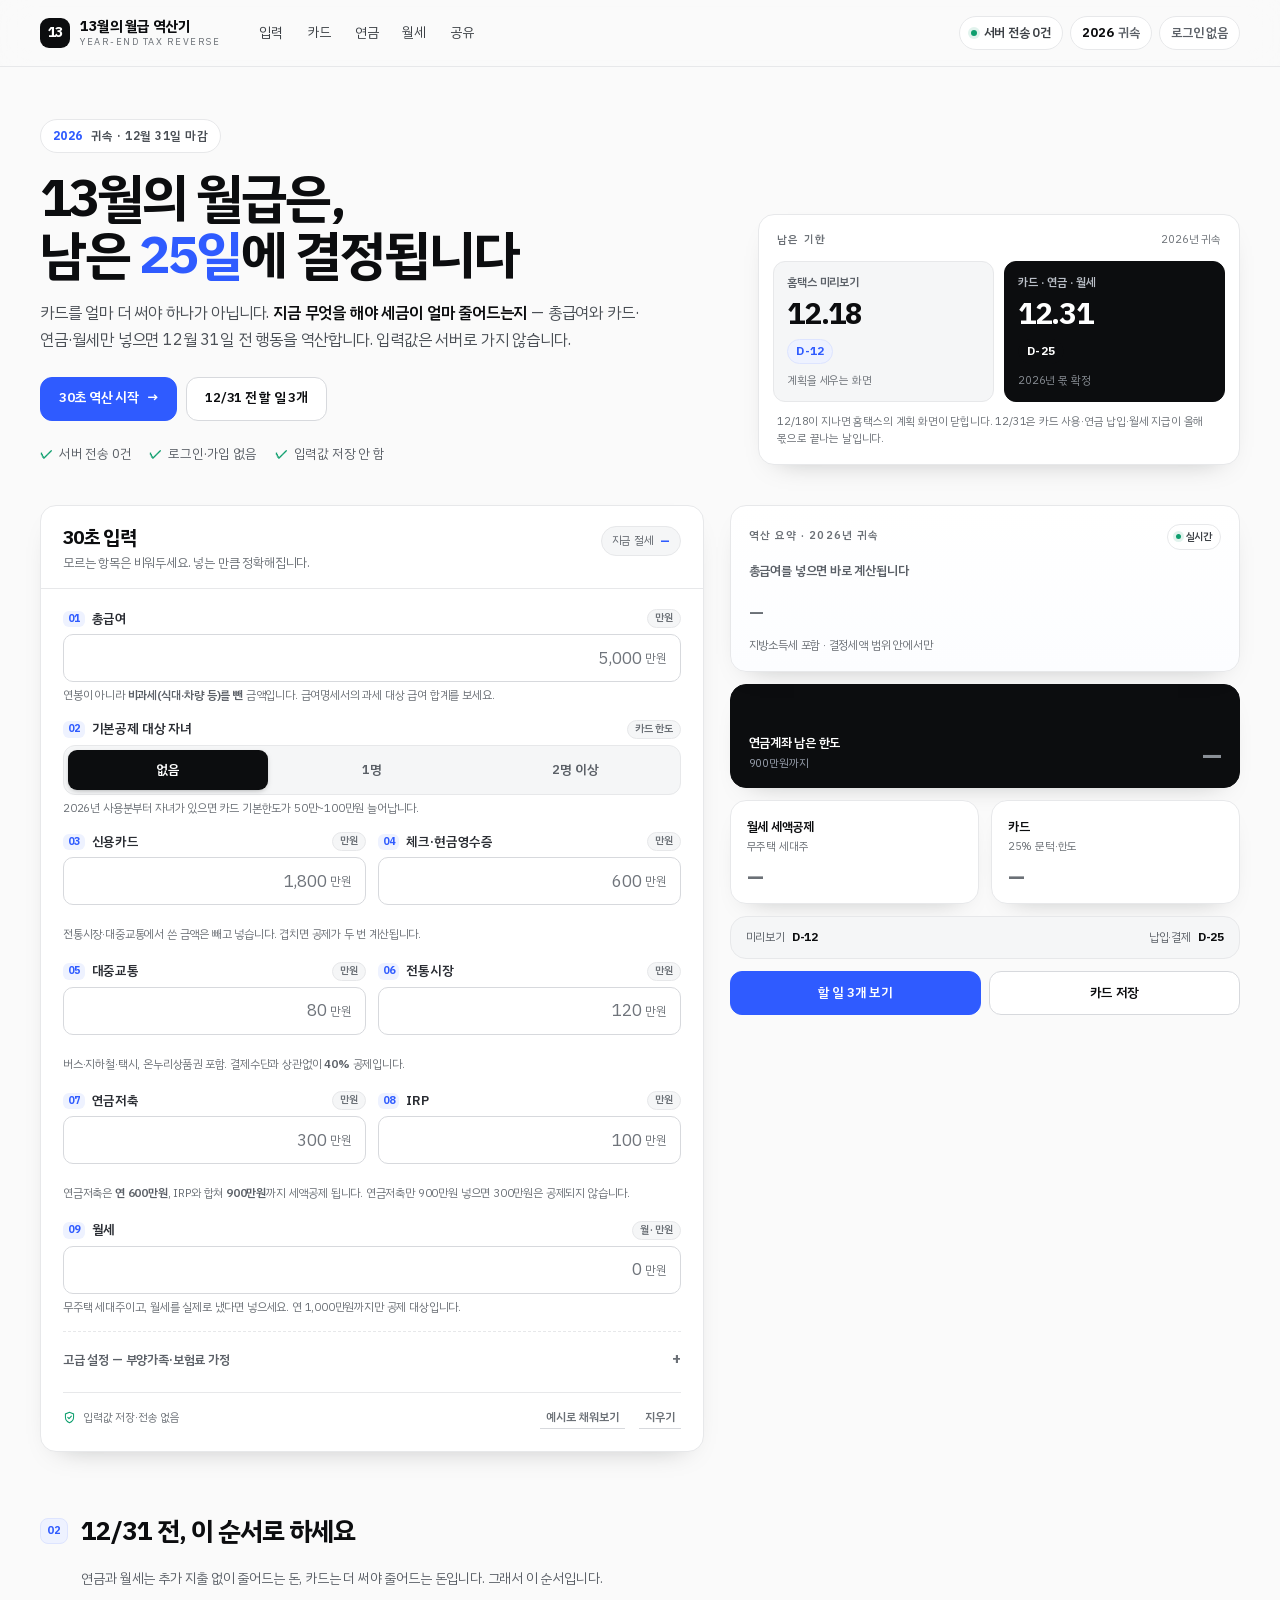
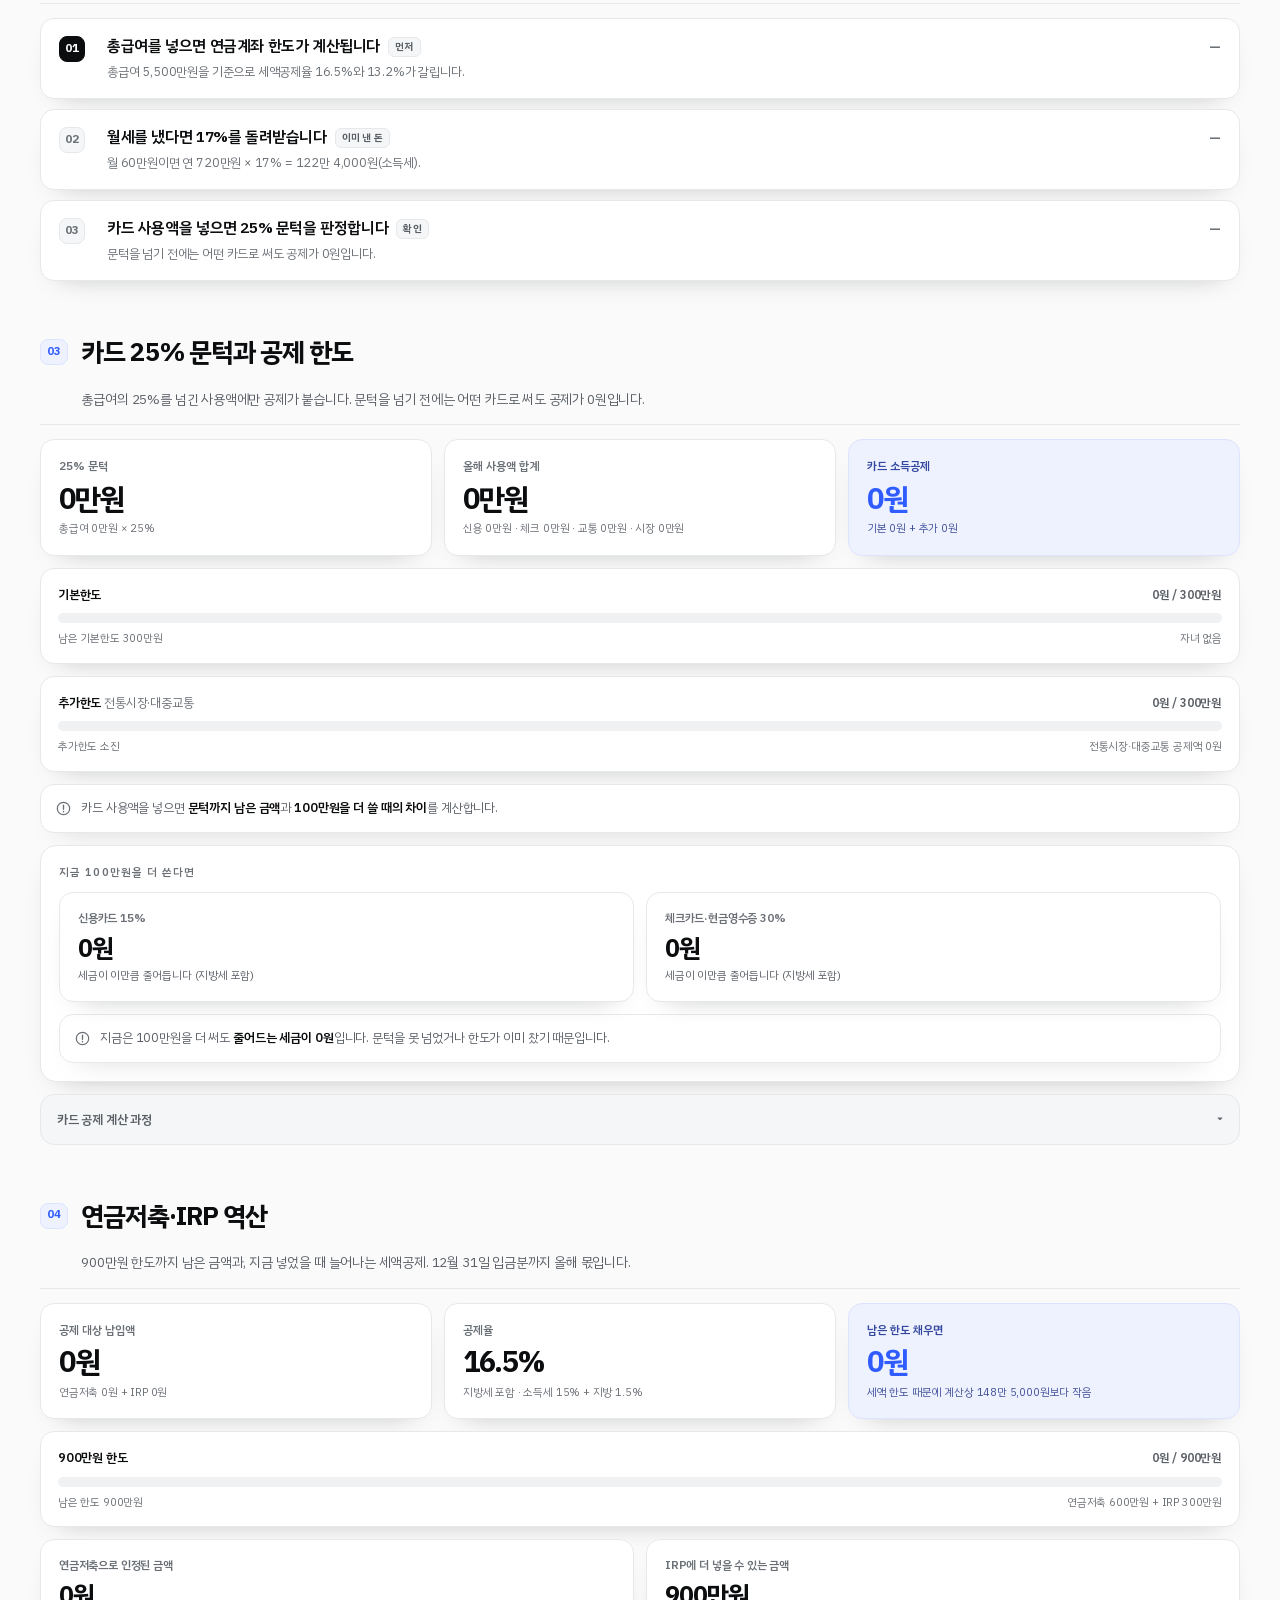
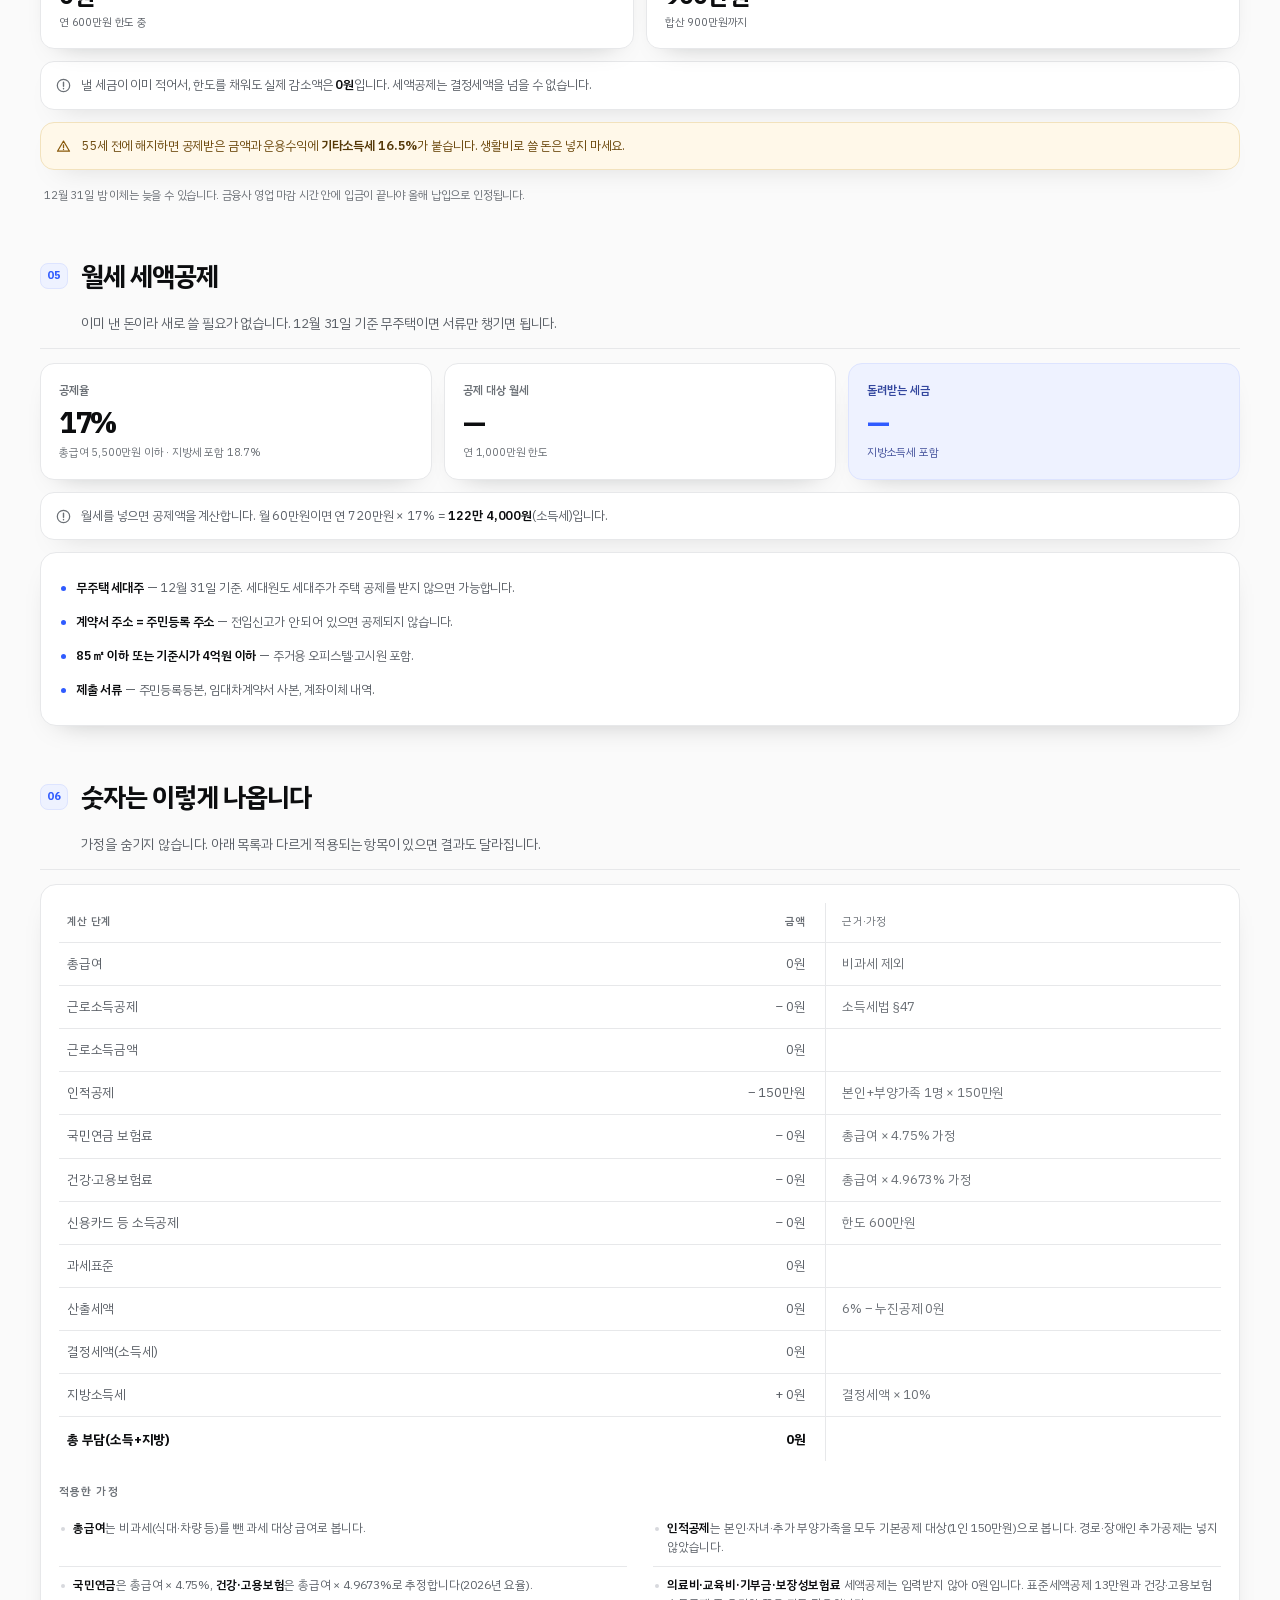
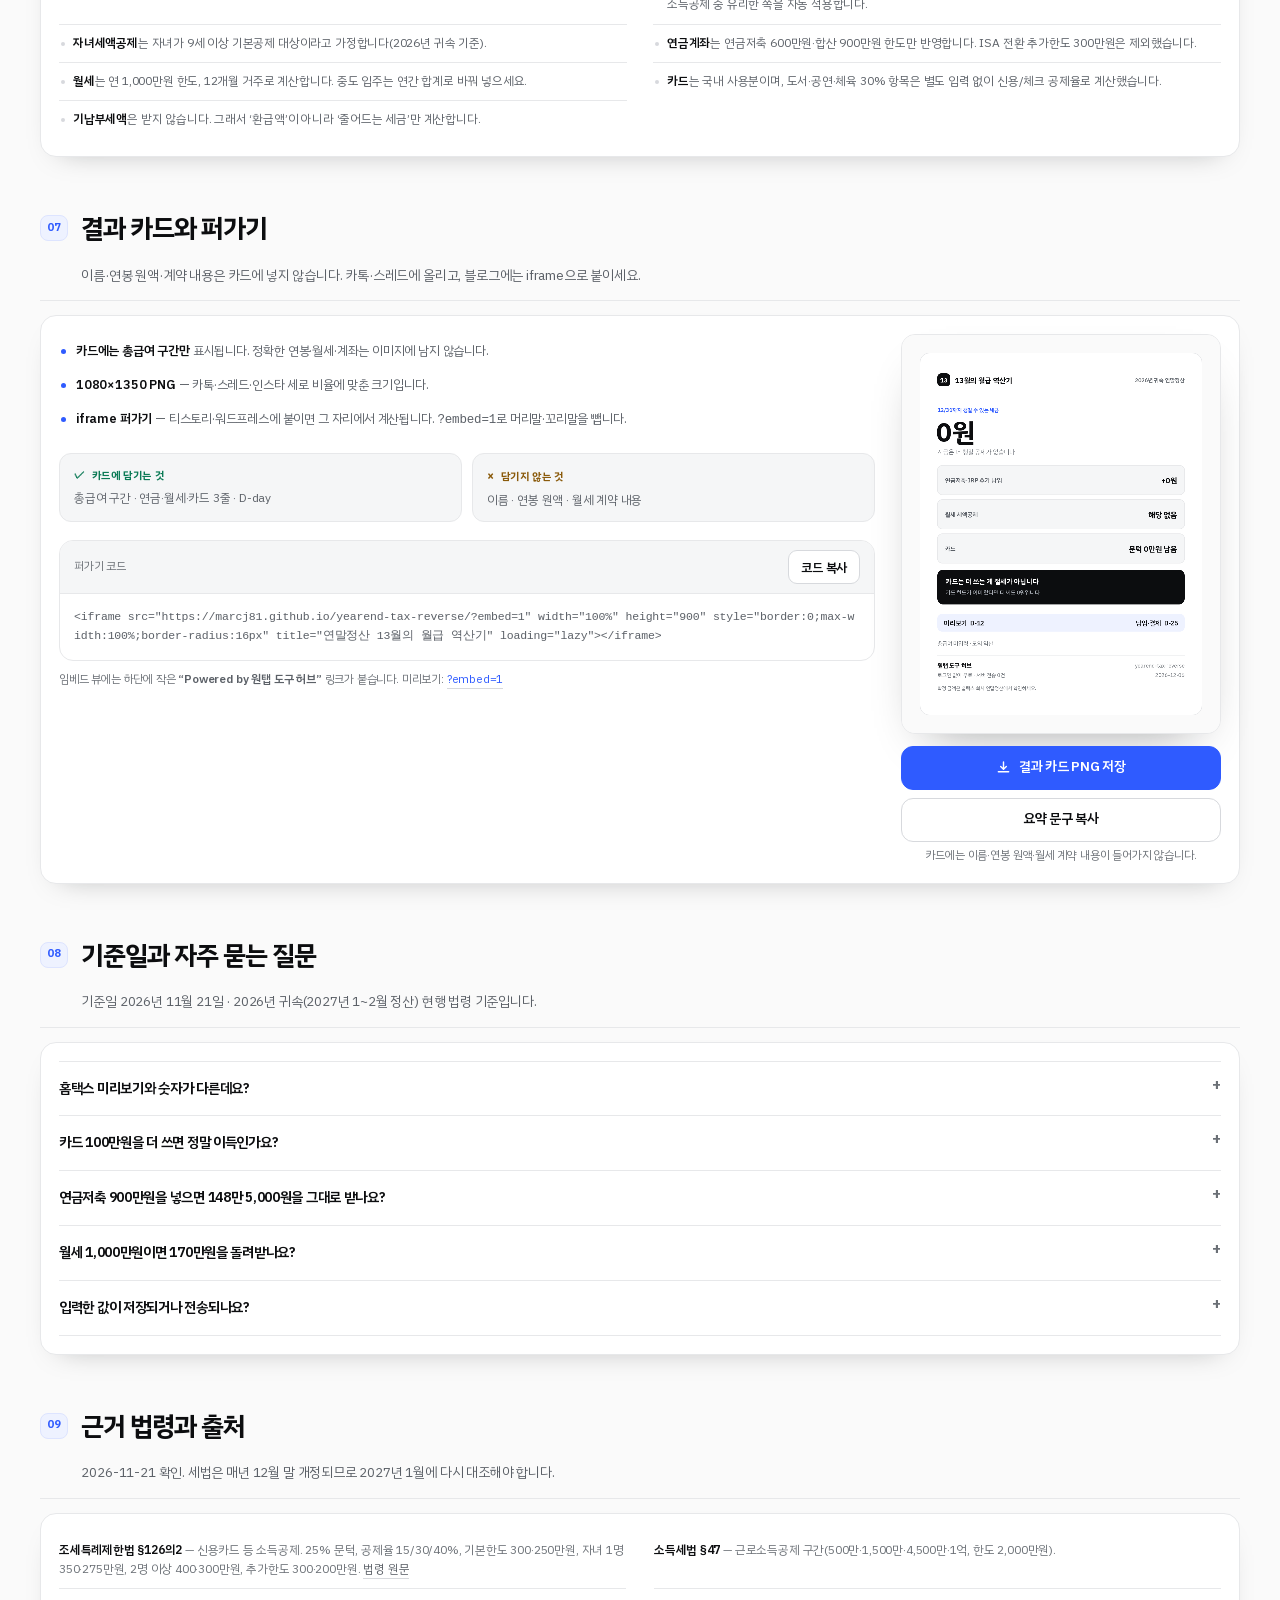
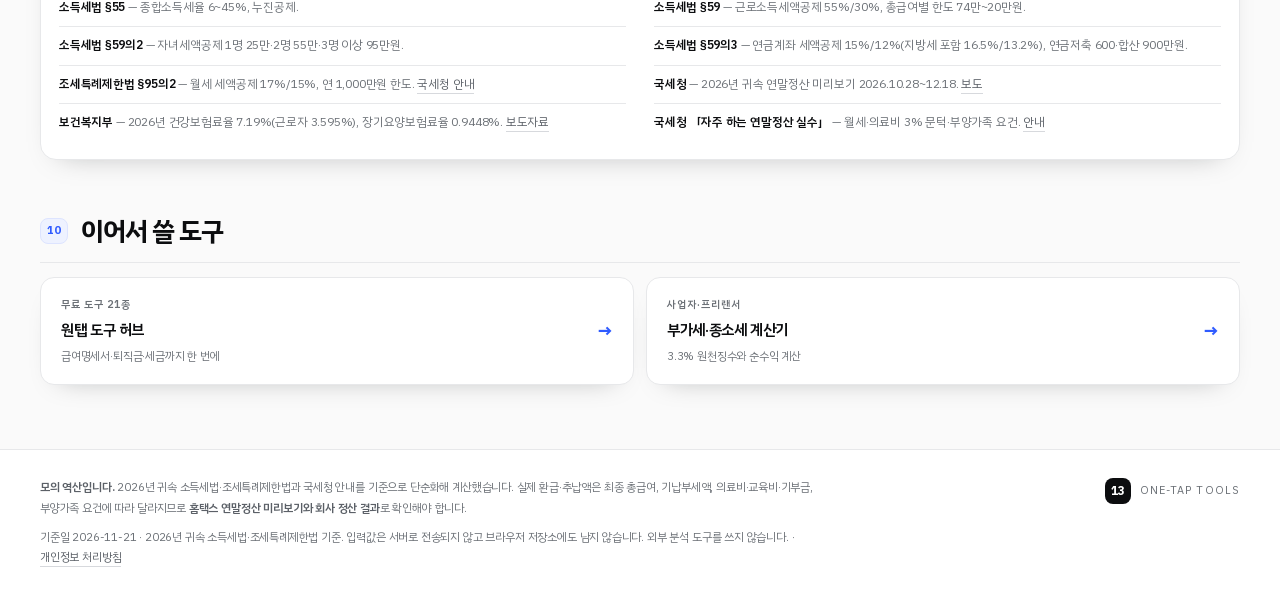
==== index.html @ 707fed71 "Redesign: Crisp Bento (A) — white tiles, 16px radius, cobalt accent, bento summary" ====
<!doctype html>
<html lang="ko" data-design="designref.v2/crisp-bento">
<head>
<meta charset="utf-8">
<meta name="viewport" content="width=device-width, initial-scale=1, viewport-fit=cover">
<title>연말정산 13월의 월급 역산기 — 12/31까지 뭘 해야 하나, 30초</title>
<meta name="description" content="총급여와 카드·연금·월세만 넣으면 12월 31일 전에 무엇을 얼마나 해야 세금이 얼마 줄어드는지 역산합니다. 카드 25% 문턱, 공제 한도 잔여, 연금저축·IRP 900만원 한도, 월세 17%까지. 로그인 없이 브라우저에서만 계산.">
<meta name="theme-color" content="#FAFAFA">
<meta name="robots" content="index, follow">
<link rel="canonical" href="https://marcj81.github.io/yearend-tax-reverse/">
<link rel="icon" href="favicon.svg" type="image/svg+xml">
<link rel="preload" href="assets/fonts/plexkr-Regular.woff2" as="font" type="font/woff2" crossorigin>
<link rel="preload" href="assets/fonts/plexkr-SemiBold.woff2" as="font" type="font/woff2" crossorigin>
<link rel="preload" href="assets/fonts/plexkr-Bold.woff2" as="font" type="font/woff2" crossorigin>
<link rel="stylesheet" href="styles.css">
<meta property="og:type" content="website">
<meta property="og:locale" content="ko_KR">
<meta property="og:site_name" content="연말정산 13월의 월급 역산기">
<meta property="og:title" content="연말정산 13월의 월급 역산기 — 12/31까지 뭘 해야 하나">
<meta property="og:description" content="미리보기는 12/18에 닫힙니다. 카드 얼마가 아니라, 지금 무엇을 해야 세금이 얼마 줄어드는지 30초에 역산합니다.">
<meta property="og:url" content="https://marcj81.github.io/yearend-tax-reverse/">
<meta property="og:image" content="https://marcj81.github.io/yearend-tax-reverse/og.png">
<meta property="og:image:width" content="1200">
<meta property="og:image:height" content="630">
<meta property="og:image:alt" content="12/31 전에 뭐 해야 하나, 30초 역산 — 연말정산 13월의 월급 역산기">
<meta name="twitter:card" content="summary_large_image">
<meta name="twitter:image" content="https://marcj81.github.io/yearend-tax-reverse/og.png">
<meta name="twitter:title" content="연말정산 13월의 월급 역산기">
<meta name="twitter:description" content="카드 25% 문턱·공제 한도·연금 900만원·월세 17%를 12/31 기준으로 역산합니다.">
<script>if(/[?&]embed=1(?:&|$)/.test(location.search))document.documentElement.classList.add('embed');</script>
<script type="application/ld+json">
{"@context":"https://schema.org","@type":"WebApplication","name":"연말정산 13월의 월급 역산기","applicationCategory":"FinanceApplication","operatingSystem":"Any","inLanguage":"ko","offers":{"@type":"Offer","price":"0","priceCurrency":"KRW"},"description":"총급여·카드 사용액·연금계좌 납입액·월세를 넣으면 12월 31일 전 남은 절세 행동과 금액을 역산하는 무료 웹 계산기.","featureList":["신용카드 25% 문턱 판정","카드 소득공제 한도 잔여","연금저축·IRP 900만원 역산","월세 세액공제","결과 카드 PNG","iframe 퍼가기"]}
</script>
<script type="application/ld+json">
{"@context":"https://schema.org","@type":"FAQPage","mainEntity":[
{"@type":"Question","name":"홈택스 연말정산 미리보기와 숫자가 다른데요?","acceptedAnswer":{"@type":"Answer","text":"이 도구는 카드·연금·월세·인적공제만으로 줄어드는 세금을 역산합니다. 미리보기는 전년도 지급명세서와 기납부세액, 의료비·교육비·기부금까지 반영한 추정치라 숫자가 다를 수 있습니다. 확정 금액은 1월 연말정산 간소화 자료로 확인해야 합니다."}},
{"@type":"Question","name":"카드 100만원을 더 쓰면 정말 이득인가요?","acceptedAnswer":{"@type":"Answer","text":"아닙니다. 신용카드 15%·체크카드 30% 소득공제는 쓴 금액의 일부를 과세표준에서 빼는 것이라, 100만원을 더 쓰면 세금은 2만~5만원 줄지만 통장에서 100만원이 나갑니다. 공제 한도가 이미 찼다면 0원입니다."}},
{"@type":"Question","name":"연금저축 900만원을 넣으면 148만 5,000원을 그대로 받나요?","acceptedAnswer":{"@type":"Answer","text":"총급여 5,500만원 이하라면 납입액의 16.5%(지방소득세 포함), 초과라면 13.2%가 세액공제 됩니다. 다만 결정세액 범위 안에서만 돌려받으므로, 이미 낼 세금이 적다면 실제 감소액은 더 작습니다."}},
{"@type":"Question","name":"월세 1,000만원이면 170만원을 돌려받나요?","acceptedAnswer":{"@type":"Answer","text":"월세액의 17%(총급여 5,500만원 이하) 또는 15%(8,000만원 이하)가 소득세에서 빠지고, 지방소득세를 더하면 각각 187만원·165만원입니다. 무주택 세대주, 계약서 주소와 주민등록 주소 일치, 85㎡ 이하 또는 기준시가 4억원 이하 요건이 필요합니다."}},
{"@type":"Question","name":"입력한 값이 저장되거나 전송되나요?","acceptedAnswer":{"@type":"Answer","text":"아니요. 계산은 브라우저 안에서만 이뤄지고, 입력값을 서버로 보내거나 브라우저 저장소에 남기지 않습니다. 새로고침하면 모두 사라집니다."}}
]}
</script>
</head>
<body>
<noscript><div style="max-width:720px;margin:40px auto;padding:24px;border:1px solid #E7E8EA;background:#FFFFFF;border-radius:16px;font-family:sans-serif;line-height:1.7;color:#0C0D0F">이 계산기는 브라우저에서 자바스크립트로 동작합니다. 자바스크립트를 켜면 총급여·카드·연금·월세를 넣어 12월 31일 전 남은 절세 금액을 바로 계산할 수 있습니다.</div></noscript>
<a class="skip" href="#main">본문으로 바로가기</a>

<header class="topbar">
  <div class="wrap topbar-in">
    <a class="brand" href="#main" aria-label="연말정산 13월의 월급 역산기, 맨 위로">
      <span class="brand-mark" aria-hidden="true">13</span>
      <span class="brand-text">
        <strong>13월의 월급 역산기</strong>
        <small>Year-end tax reverse</small>
      </span>
    </a>
    <nav class="nav" aria-label="섹션">
      <a href="#input">입력</a>
      <a href="#card-block">카드</a>
      <a href="#pension-block">연금</a>
      <a href="#rent-block">월세</a>
      <a href="#share-block">공유</a>
    </nav>
    <span class="spacer"></span>
    <div class="top-badges">
      <span class="live"><i aria-hidden="true"></i>서버 전송 0건</span>
      <span class="pill hide-s"><b>2026</b> 귀속</span>
      <span class="pill hide-s">로그인 없음</span>
    </div>
  </div>
</header>

<div class="wrap embed-head" id="embed-head">
  <div class="eh-t">13월의 월급 역산기<small>2026년 귀속 · 12/31 마감</small></div>
  <span class="eh-b">무료 · 로그인 없음</span>
</div>

<section class="hero">
  <div class="wrap hero-grid">
    <div class="hero-copy">
      <span class="eyebrow"><b>2026</b> 귀속 · 12월 31일 마감</span>
      <h1><span id="h1-lead">13월의 월급은,<br>남은 </span><em id="h1-dday">40일</em><span id="h1-tail">에 결정됩니다</span></h1>
      <p class="lead">카드를 얼마 더 써야 하나가 아닙니다. <b>지금 무엇을 해야 세금이 얼마 줄어드는지</b> — 총급여와 카드·연금·월세만 넣으면 12월&nbsp;31일 전 행동을 역산합니다. 입력값은 서버로 가지 않습니다.</p>
      <div class="hero-cta">
        <a class="btn btn-accent" href="#input">30초 역산 시작 <span aria-hidden="true">→</span></a>
        <a class="btn btn-ghost" href="#actions">12/31 전 할 일 3개</a>
      </div>
      <div class="trust">
        <span>서버 전송 0건</span><span>로그인·가입 없음</span><span>입력값 저장 안 함</span>
      </div>
    </div>

    <aside class="deadline" aria-label="마감 일정">
      <div class="dl-head">
        <span class="micro">남은 기한</span>
        <span class="micro-sub">2026년 귀속</span>
      </div>
      <div class="dl-grid">
        <div class="dl-tile">
          <p class="dl-k">홈택스 미리보기</p>
          <p class="dl-date">12.18</p>
          <p class="dday" id="dday-preview">D-27</p>
          <p class="dl-note">계획을 세우는 화면</p>
        </div>
        <div class="dl-tile dl-tile-dark">
          <p class="dl-k">카드 · 연금 · 월세</p>
          <p class="dl-date">12.31</p>
          <p class="dday due" id="dday-pay">D-40</p>
          <p class="dl-note">2026년 몫 확정</p>
        </div>
      </div>
      <p class="dl-foot">12/18이 지나면 홈택스의 계획 화면이 닫힙니다. 12/31은 카드 사용·연금 납입·월세 지급이 올해 몫으로 끝나는 날입니다.</p>
    </aside>
  </div>
</section>

<main id="main" class="wrap">
  <div class="layout">

    <!-- ═══ 입력 ═══ -->
    <section class="panel" id="input" aria-labelledby="input-title">
      <div class="panel-head">
        <div>
          <h2 id="input-title">30초 입력</h2>
          <p>모르는 항목은 비워두세요. 넣는 만큼 정확해집니다.</p>
        </div>
        <span class="live-chip">지금 절세 <b id="live-chip">—</b></span>
      </div>
      <form class="panel-body" id="calc-form" novalidate>
        <div class="field">
          <label for="in-gross"><span><span class="fnum">01</span>총급여</span><span class="unit">만원</span></label>
          <div class="in-wrap">
            <input class="money" type="text" id="in-gross" inputmode="numeric" autocomplete="off" placeholder="5,000" maxlength="9" aria-describedby="hint-gross">
            <span class="suf">만원</span>
          </div>
          <p class="hint" id="hint-gross">연봉이 아니라 <b>비과세(식대·차량 등)를 뺀</b> 금액입니다. 급여명세서의 과세 대상 급여 합계를 보세요.</p>
        </div>

        <div class="field">
          <span class="label" id="children-label"><span><span class="fnum">02</span>기본공제 대상 자녀</span><span class="unit">카드 한도</span></span>
          <div class="seg" id="seg-children" role="group" aria-labelledby="children-label">
            <button type="button" data-v="0" aria-pressed="true">없음</button>
            <button type="button" data-v="1" aria-pressed="false">1명</button>
            <button type="button" data-v="2" aria-pressed="false">2명 이상</button>
          </div>
          <p class="hint">2026년 사용분부터 자녀가 있으면 카드 기본한도가 50만~100만원 늘어납니다.</p>
        </div>

        <div class="field-row">
          <div class="field">
            <label for="in-credit"><span><span class="fnum">03</span>신용카드</span><span class="unit">만원</span></label>
            <div class="in-wrap">
              <input class="money" type="text" id="in-credit" inputmode="numeric" autocomplete="off" placeholder="1,800">
              <span class="suf">만원</span>
            </div>
          </div>
          <div class="field">
            <label for="in-debit"><span><span class="fnum">04</span>체크·현금영수증</span><span class="unit">만원</span></label>
            <div class="in-wrap">
              <input class="money" type="text" id="in-debit" inputmode="numeric" autocomplete="off" placeholder="600">
              <span class="suf">만원</span>
            </div>
          </div>
        </div>
        <p class="hint hint-block">전통시장·대중교통에서 쓴 금액은 빼고 넣습니다. 겹치면 공제가 두 번 계산됩니다.</p>

        <div class="field-row">
          <div class="field">
            <label for="in-transit"><span><span class="fnum">05</span>대중교통</span><span class="unit">만원</span></label>
            <div class="in-wrap">
              <input class="money" type="text" id="in-transit" inputmode="numeric" autocomplete="off" placeholder="80">
              <span class="suf">만원</span>
            </div>
          </div>
          <div class="field">
            <label for="in-market"><span><span class="fnum">06</span>전통시장</span><span class="unit">만원</span></label>
            <div class="in-wrap">
              <input class="money" type="text" id="in-market" inputmode="numeric" autocomplete="off" placeholder="120">
              <span class="suf">만원</span>
            </div>
          </div>
        </div>
        <p class="hint hint-block">버스·지하철·택시, 온누리상품권 포함. 결제수단과 상관없이 <b>40%</b> 공제입니다.</p>

        <div class="field-row">
          <div class="field">
            <label for="in-pension"><span><span class="fnum">07</span>연금저축</span><span class="unit">만원</span></label>
            <div class="in-wrap">
              <input class="money" type="text" id="in-pension" inputmode="numeric" autocomplete="off" placeholder="300">
              <span class="suf">만원</span>
            </div>
          </div>
          <div class="field">
            <label for="in-irp"><span><span class="fnum">08</span>IRP</span><span class="unit">만원</span></label>
            <div class="in-wrap">
              <input class="money" type="text" id="in-irp" inputmode="numeric" autocomplete="off" placeholder="100">
              <span class="suf">만원</span>
            </div>
          </div>
        </div>
        <p class="hint hint-block">연금저축은 <b>연 600만원</b>, IRP와 합쳐 <b>900만원</b>까지 세액공제 됩니다. 연금저축만 900만원 넣으면 300만원은 공제되지 않습니다.</p>

        <div class="field">
          <label for="in-rent"><span><span class="fnum">09</span>월세</span><span class="unit">월 · 만원</span></label>
          <div class="in-wrap">
            <input class="money" type="text" id="in-rent" inputmode="numeric" autocomplete="off" placeholder="0">
            <span class="suf">만원</span>
          </div>
          <p class="hint">무주택 세대주이고, 월세를 실제로 냈다면 넣으세요. 연 1,000만원까지만 공제 대상입니다.</p>
        </div>

        <details class="adv">
          <summary>고급 설정 — 부양가족·보험료 가정</summary>
          <div class="adv-body">
            <div class="field">
              <label for="in-extra"><span>추가 부양가족 수</span><span class="unit">명</span></label>
              <div class="in-wrap">
                <input class="money" type="text" id="in-extra" inputmode="numeric" autocomplete="off" placeholder="0" maxlength="2">
                <span class="suf">명</span>
              </div>
              <p class="hint">본인과 자녀를 제외한 배우자·부모 등 기본공제 대상자 수입니다. 1명당 150만원이 소득에서 빠집니다.</p>
            </div>
            <p class="hint">국민연금은 총급여의 4.75%, 건강·고용보험은 4.9673%로 추정합니다(2026년 요율). 실제 고지액과 조금 다를 수 있습니다.</p>
          </div>
        </details>

        <div class="form-foot">
          <span class="privacy">
            <svg viewBox="0 0 16 16" fill="none" aria-hidden="true"><path d="M8 1.5 3 3.6v4.2c0 3.1 2.1 5.6 5 6.7 2.9-1.1 5-3.6 5-6.7V3.6L8 1.5Z" stroke="currentColor" stroke-width="1.3"/><path d="m5.9 7.9 1.5 1.5 2.9-3" stroke="currentColor" stroke-width="1.4" stroke-linecap="round" stroke-linejoin="round"/></svg>
            입력값 저장·전송 없음
          </span>
          <span style="display:flex;gap:14px">
            <button class="reset" type="button" id="btn-sample">예시로 채워보기</button>
            <button class="reset" type="button" id="btn-reset">지우기</button>
          </span>
        </div>
      </form>
    </section>

    <!-- ═══ 역산 요약 (벤토) ═══ -->
    <aside class="summary" id="summary" aria-label="역산 요약">
      <div class="sum-bento">
        <div class="tile tile-hero">
          <div class="tile-top">
            <span class="micro">역산 요약 · 2026년 귀속</span>
            <span class="live live-sm"><i aria-hidden="true"></i>실시간</span>
          </div>
          <p class="hero-label" id="hero-label">총급여를 넣으면 바로 계산됩니다</p>
          <p class="hero-amount" id="hero-amount" aria-live="polite"><span id="hero-num">—</span></p>
          <p class="hero-note" id="hero-note">지방소득세 포함 · 결정세액 범위 안에서만</p>
        </div>

        <div class="tile tile-metric tile-wide">
          <span class="m-k"><b>연금계좌 남은 한도</b><span id="sum-pension-k">900만원까지</span></span>
          <span class="v" id="sum-pension">—</span>
        </div>

        <div class="tile tile-metric">
          <span class="m-k"><b>월세 세액공제</b><span id="sum-rent-k">무주택 세대주</span></span>
          <span class="v" id="sum-rent">—</span>
        </div>

        <div class="tile tile-metric">
          <span class="m-k"><b>카드</b><span id="sum-card-k">25% 문턱·한도</span></span>
          <span class="v" id="sum-card">—</span>
        </div>

        <div class="tile tile-dday">
          <span>미리보기 <b id="mini-dday">D-27</b></span>
          <span>납입·결제 <b id="mini-pay">D-40</b></span>
        </div>

        <div class="go">
          <a class="btn btn-accent" href="#actions">할 일 3개 보기</a>
          <a class="btn btn-ghost" href="#share-block">카드 저장</a>
        </div>
      </div>
    </aside>
  </div>

  <!-- ═══ 액션 ═══ -->
  <section class="block" id="actions" aria-labelledby="actions-title">
    <div class="block-head">
      <span class="bno">02</span>
      <h2 id="actions-title">12/31 전, 이 순서로 하세요</h2>
      <p class="bsub">연금과 월세는 추가 지출 없이 줄어드는 돈, 카드는 더 써야 줄어드는 돈입니다. 그래서 이 순서입니다.</p>
    </div>
    <ol class="actions" id="action-list"></ol>
  </section>

  <!-- ═══ 카드 ═══ -->
  <section class="block" id="card-block" aria-labelledby="card-title">
    <div class="block-head">
      <span class="bno">03</span>
      <h2 id="card-title">카드 25% 문턱과 공제 한도</h2>
      <p class="bsub">총급여의 25%를 넘긴 사용액에만 공제가 붙습니다. 문턱을 넘기 전에는 어떤 카드로 써도 공제가 0원입니다.</p>
    </div>
    <div class="card">
      <div class="stats">
        <div class="stat">
          <p class="lab">25% 문턱</p>
          <p class="val" id="card-threshold">—</p>
          <p class="sub" id="card-threshold-sub">총급여 × 25%</p>
        </div>
        <div class="stat">
          <p class="lab">올해 사용액 합계</p>
          <p class="val" id="card-total">—</p>
          <p class="sub" id="card-total-sub">신용 + 체크 + 대중교통 + 전통시장</p>
        </div>
        <div class="stat accent">
          <p class="lab">카드 소득공제</p>
          <p class="val" id="card-deduction">—</p>
          <p class="sub" id="card-deduction-sub">한도 적용 후</p>
        </div>
      </div>

      <div class="gauge-block">
        <div class="gauge-top"><span class="gname">기본한도</span><span class="gval" id="gauge-base-val">—</span></div>
        <div class="gauge"><span class="fill" id="gauge-base"></span></div>
        <div class="gauge-foot"><span id="gauge-base-left">—</span><span id="gauge-base-limit">—</span></div>
      </div>
      <div class="gauge-block">
        <div class="gauge-top"><span class="gname">추가한도 <span>전통시장·대중교통</span></span><span class="gval" id="gauge-add-val">—</span></div>
        <div class="gauge"><span class="fill ok" id="gauge-add"></span></div>
        <div class="gauge-foot"><span id="gauge-add-left">—</span><span id="gauge-add-limit">—</span></div>
      </div>

      <div class="callout" id="threshold-callout" style="display:none"></div>

      <div class="tile-plain">
        <p class="micro" style="margin-bottom:10px">지금 100만원을 더 쓴다면</p>
        <div class="compare">
          <div class="cmp" id="cmp-credit-wrap">
            <span class="pick" id="pick-credit" hidden>유리</span>
            <p class="cmp-k">신용카드 15%</p>
            <p class="cmp-v" id="cmp-credit">—</p>
            <p class="cmp-x">세금이 이만큼 줄어듭니다 (지방세 포함)</p>
          </div>
          <div class="cmp" id="cmp-debit-wrap">
            <span class="pick" id="pick-debit" hidden>유리</span>
            <p class="cmp-k">체크카드·현금영수증 30%</p>
            <p class="cmp-v" id="cmp-debit">—</p>
            <p class="cmp-x">세금이 이만큼 줄어듭니다 (지방세 포함)</p>
          </div>
        </div>
        <div class="callout danger" id="spend-callout" style="margin-top:12px">
          <svg viewBox="0 0 16 16" fill="none" aria-hidden="true"><circle cx="8" cy="8" r="6.6" stroke="currentColor" stroke-width="1.3"/><path d="M8 4.6v4.2M8 11.2v.2" stroke="currentColor" stroke-width="1.5" stroke-linecap="round"/></svg>
          <span id="spend-callout-text">100만원을 더 쓰면 세금은 조금 줄지만, 통장에서는 100만원이 나갑니다.</span>
        </div>
      </div>

      <details class="process">
        <summary>카드 공제 계산 과정</summary>
        <div class="pbody">
          <table class="tbl">
            <thead><tr><th>구분</th><th>사용액</th><th>공제액</th></tr></thead>
            <tbody id="card-table"></tbody>
          </table>
          <p class="hint" style="margin-top:10px">문턱(최저사용금액)은 공제율이 낮은 신용카드분에서 먼저 차감합니다. 추가한도는 전통시장·대중교통 공제액 범위에서만 인정됩니다.</p>
        </div>
      </details>
    </div>
  </section>

  <!-- ═══ 연금 ═══ -->
  <section class="block" id="pension-block" aria-labelledby="pension-title">
    <div class="block-head">
      <span class="bno">04</span>
      <h2 id="pension-title">연금저축·IRP 역산</h2>
      <p class="bsub">900만원 한도까지 남은 금액과, 지금 넣었을 때 늘어나는 세액공제. 12월 31일 입금분까지 올해 몫입니다.</p>
    </div>
    <div class="card">
      <div class="stats">
        <div class="stat">
          <p class="lab">공제 대상 납입액</p>
          <p class="val" id="pen-used">—</p>
          <p class="sub" id="pen-used-sub">연금저축 600 + IRP 합산 900</p>
        </div>
        <div class="stat">
          <p class="lab">공제율</p>
          <p class="val" id="pen-rate">—</p>
          <p class="sub" id="pen-rate-sub">총급여 5,500만원 기준</p>
        </div>
        <div class="stat accent">
          <p class="lab">남은 한도 채우면</p>
          <p class="val" id="pen-gain">—</p>
          <p class="sub" id="pen-gain-sub">세금 감소 (지방세 포함)</p>
        </div>
      </div>

      <div class="gauge-block">
        <div class="gauge-top"><span class="gname">900만원 한도</span><span class="gval" id="gauge-pen-val">—</span></div>
        <div class="gauge"><span class="fill" id="gauge-pen"></span></div>
        <div class="gauge-foot"><span id="gauge-pen-left">—</span><span id="gauge-pen-note">연금저축 600만원 + IRP 300만원</span></div>
      </div>

      <div class="compare">
        <div class="cmp">
          <p class="cmp-k">연금저축으로 인정된 금액</p>
          <p class="cmp-v" id="pen-savings">—</p>
          <p class="cmp-x" id="pen-savings-sub">연 600만원</p>
        </div>
        <div class="cmp">
          <p class="cmp-k">IRP에 더 넣을 수 있는 금액</p>
          <p class="cmp-v" id="pen-irp">—</p>
          <p class="cmp-x" id="pen-irp-sub">합산 900만원까지</p>
        </div>
      </div>

      <div class="callout" id="pen-callout" style="display:none"></div>
      <div class="callout warn" id="pen-warn">
        <svg viewBox="0 0 16 16" fill="none" aria-hidden="true"><path d="M8 2.2 14.4 13H1.6L8 2.2Z" stroke="currentColor" stroke-width="1.3" stroke-linejoin="round"/><path d="M8 6.2v3M8 11.1v.2" stroke="currentColor" stroke-width="1.4" stroke-linecap="round"/></svg>
        <span>55세 전에 해지하면 공제받은 금액과 운용수익에 <b>기타소득세 16.5%</b>가 붙습니다. 생활비로 쓸 돈은 넣지 마세요.</span>
      </div>
      <p class="hint" style="padding:0 4px">12월 31일 밤 이체는 늦을 수 있습니다. 금융사 영업 마감 시간 안에 입금이 끝나야 올해 납입으로 인정됩니다.</p>
    </div>
  </section>

  <!-- ═══ 월세 ═══ -->
  <section class="block" id="rent-block" aria-labelledby="rent-title">
    <div class="block-head">
      <span class="bno">05</span>
      <h2 id="rent-title">월세 세액공제</h2>
      <p class="bsub">이미 낸 돈이라 새로 쓸 필요가 없습니다. 12월 31일 기준 무주택이면 서류만 챙기면 됩니다.</p>
    </div>
    <div class="card">
      <div class="stats">
        <div class="stat">
          <p class="lab">공제율</p>
          <p class="val" id="rent-rate">—</p>
          <p class="sub" id="rent-rate-sub">총급여 5,500 / 8,000만원 기준</p>
        </div>
        <div class="stat">
          <p class="lab">공제 대상 월세</p>
          <p class="val" id="rent-base">—</p>
          <p class="sub">연 1,000만원 한도</p>
        </div>
        <div class="stat accent">
          <p class="lab">돌려받는 세금</p>
          <p class="val" id="rent-credit">—</p>
          <p class="sub">지방소득세 포함</p>
        </div>
      </div>
      <div class="callout" id="rent-callout" style="display:none"></div>
      <div class="tile-plain">
        <ul class="share-points" style="margin-top:0">
          <li><b>무주택 세대주</b> — 12월 31일 기준. 세대원도 세대주가 주택 공제를 받지 않으면 가능합니다.</li>
          <li><b>계약서 주소 = 주민등록 주소</b> — 전입신고가 안 되어 있으면 공제되지 않습니다.</li>
          <li><b>85㎡ 이하 또는 기준시가 4억원 이하</b> — 주거용 오피스텔·고시원 포함.</li>
          <li><b>제출 서류</b> — 주민등록등본, 임대차계약서 사본, 계좌이체 내역.</li>
        </ul>
      </div>
    </div>
  </section>

  <!-- ═══ 계산 과정 ═══ -->
  <section class="block" id="process-block" aria-labelledby="process-title">
    <div class="block-head">
      <span class="bno">06</span>
      <h2 id="process-title">숫자는 이렇게 나옵니다</h2>
      <p class="bsub">가정을 숨기지 않습니다. 아래 목록과 다르게 적용되는 항목이 있으면 결과도 달라집니다.</p>
    </div>
    <div class="tile-plain">
      <table class="tbl tbl-process">
        <thead><tr><th>계산 단계</th><th>금액</th><th>근거·가정</th></tr></thead>
        <tbody id="process-table"></tbody>
      </table>
      <div class="callout" id="cap-callout" style="display:none"></div>
      <p class="micro" style="margin-top:22px;margin-bottom:8px">적용한 가정</p>
      <ul class="assumptions">
        <li><b>총급여</b>는 비과세(식대·차량 등)를 뺀 과세 대상 급여로 봅니다.</li>
        <li><b>인적공제</b>는 본인·자녀·추가 부양가족을 모두 기본공제 대상(1인 150만원)으로 봅니다. 경로·장애인 추가공제는 넣지 않았습니다.</li>
        <li><b>국민연금</b>은 총급여 × 4.75%, <b>건강·고용보험</b>은 총급여 × 4.9673%로 추정합니다(2026년 요율).</li>
        <li><b>의료비·교육비·기부금·보장성보험료</b> 세액공제는 입력받지 않아 0원입니다. 표준세액공제 13만원과 건강·고용보험 소득공제 중 유리한 쪽을 자동 적용합니다.</li>
        <li><b>자녀세액공제</b>는 자녀가 9세 이상 기본공제 대상이라고 가정합니다(2026년 귀속 기준).</li>
        <li><b>연금계좌</b>는 연금저축 600만원·합산 900만원 한도만 반영합니다. ISA 전환 추가한도 300만원은 제외했습니다.</li>
        <li><b>월세</b>는 연 1,000만원 한도, 12개월 거주로 계산합니다. 중도 입주는 연간 합계로 바꿔 넣으세요.</li>
        <li><b>카드</b>는 국내 사용분이며, 도서·공연·체육 30% 항목은 별도 입력 없이 신용/체크 공제율로 계산했습니다.</li>
        <li><b>기납부세액</b>은 받지 않습니다. 그래서 ‘환급액’이 아니라 ‘줄어드는 세금’만 계산합니다.</li>
      </ul>
    </div>
  </section>

  <!-- ═══ 공유 ═══ -->
  <section class="block share-block" id="share-block" aria-labelledby="share-title">
    <div class="block-head">
      <span class="bno">07</span>
      <h2 id="share-title">결과 카드와 퍼가기</h2>
      <p class="bsub">이름·연봉 원액·계약 내용은 카드에 넣지 않습니다. 카톡·스레드에 올리고, 블로그에는 iframe으로 붙이세요.</p>
    </div>
    <div class="tile-plain">
      <div class="share-grid">
        <div>
          <ul class="share-points" style="margin-top:0">
            <li><b>카드에는 총급여 구간만</b> 표시됩니다. 정확한 연봉·월세·계좌는 이미지에 남지 않습니다.</li>
            <li><b>1080×1350 PNG</b> — 카톡·스레드·인스타 세로 비율에 맞춘 크기입니다.</li>
            <li><b>iframe 퍼가기</b> — 티스토리·워드프레스에 붙이면 그 자리에서 계산됩니다. <code>?embed=1</code>로 머리말·꼬리말을 뺍니다.</li>
          </ul>
          <div class="card-facts">
            <div class="cf cf-in">
              <span class="cf-k">카드에 담기는 것</span>
              <p>총급여 구간 · 연금·월세·카드 3줄 · D-day</p>
            </div>
            <div class="cf cf-out">
              <span class="cf-k">담기지 않는 것</span>
              <p>이름 · 연봉 원액 · 월세 계약 내용</p>
            </div>
          </div>
          <div class="embed-box embed-copy">
            <div class="eb-head">
              <span>퍼가기 코드</span>
              <button class="btn btn-sm" type="button" id="btn-copy-embed">코드 복사</button>
            </div>
            <pre id="embed-code">&lt;iframe src="https://marcj81.github.io/yearend-tax-reverse/?embed=1" width="100%" height="900" style="border:0;max-width:100%;border-radius:16px" title="연말정산 13월의 월급 역산기" loading="lazy"&gt;&lt;/iframe&gt;</pre>
          </div>
          <p class="hint" style="margin-top:10px">임베드 뷰에는 하단에 작은 <b>“Powered by 원탭 도구 허브”</b> 링크가 붙습니다. 미리보기: <a href="?embed=1" style="color:var(--accent);border-bottom:1px solid var(--line-strong)">?embed=1</a></p>
        </div>
        <div>
          <div class="card-preview">
            <canvas id="share-canvas" width="1080" height="1350" role="img" aria-label="역산 결과 공유 카드 미리보기"></canvas>
          </div>
          <div class="card-actions">
            <button class="btn btn-accent" type="button" id="btn-card">
              <svg viewBox="0 0 16 16" fill="none" aria-hidden="true"><path d="M8 2v8m0 0 3-3m-3 3L5 7M2.5 12.5h11" stroke="currentColor" stroke-width="1.5" stroke-linecap="round" stroke-linejoin="round"/></svg>
              결과 카드 PNG 저장
            </button>
            <button class="btn" type="button" id="btn-copy-summary">요약 문구 복사</button>
          </div>
          <p class="hint" style="text-align:center">카드에는 이름·연봉 원액·월세 계약 내용이 들어가지 않습니다.</p>
        </div>
      </div>
    </div>
  </section>

  <!-- ═══ FAQ ═══ -->
  <section class="block faq-block" id="faq-block" aria-labelledby="faq-title">
    <div class="block-head">
      <span class="bno">08</span>
      <h2 id="faq-title">기준일과 자주 묻는 질문</h2>
      <p class="bsub">기준일 2026년 11월 21일 · 2026년 귀속(2027년 1~2월 정산) 현행 법령 기준입니다.</p>
    </div>
    <div class="tile-plain faq">
      <details>
        <summary>홈택스 미리보기와 숫자가 다른데요?</summary>
        <div class="a">이 도구는 <b>카드·연금·월세·인적공제</b>만으로 줄어드는 세금을 역산합니다. 미리보기는 전년도 지급명세서와 기납부세액, 의료비·교육비·기부금까지 반영한 추정치라 서로 다를 수 있습니다. 미리보기 자체도 “확정 금액이 아니다”라고 안내합니다. 확정은 1월 연말정산 간소화 자료로 확인하세요.</div>
      </details>
      <details>
        <summary>카드 100만원을 더 쓰면 정말 이득인가요?</summary>
        <div class="a">아닙니다. 신용카드 15%·체크카드 30% 소득공제는 <b>쓴 금액의 일부를 과세표준에서 빼는 것</b>입니다. 100만원을 더 쓰면 세금은 2만~5만원 줄지만 통장에서는 100만원이 나갑니다. 기본한도가 이미 찼다면 0원입니다. 그래서 이 도구는 “더 쓰세요”가 아니라 <b>“이미 쓸 돈이면 체크카드로”</b>라고 말합니다.</div>
      </details>
      <details>
        <summary>연금저축 900만원을 넣으면 148만 5,000원을 그대로 받나요?</summary>
        <div class="a">총급여 5,500만원 이하라면 납입액의 16.5%(지방소득세 포함), 초과라면 13.2%가 세액공제 됩니다. 다만 <b>결정세액 범위 안에서만</b> 돌려받으므로, 이미 낼 세금이 적다면 실제 감소액은 더 작습니다. 연금저축 단독은 600만원까지만 인정되니 남은 300만원은 IRP로 넣어야 합니다.</div>
      </details>
      <details>
        <summary>월세 1,000만원이면 170만원을 돌려받나요?</summary>
        <div class="a">월세액의 17%(총급여 5,500만원 이하) 또는 15%(8,000만원 이하)가 소득세에서 빠지고, 지방소득세를 더하면 각각 <b>187만원·165만원</b>입니다. 무주택 세대주, 계약서 주소와 주민등록 주소 일치, 85㎡ 이하 또는 기준시가 4억원 이하 요건이 필요합니다.</div>
      </details>
      <details>
        <summary>입력한 값이 저장되거나 전송되나요?</summary>
        <div class="a">아니요. 계산은 브라우저 안에서만 이뤄지고, 입력값을 서버로 보내거나 브라우저 저장소에 남기지 않습니다. 새로고침하면 모두 사라집니다.</div>
      </details>
    </div>
  </section>

  <!-- ═══ 출처 ═══ -->
  <section class="block sources-block" id="sources-block" aria-labelledby="sources-title">
    <div class="block-head">
      <span class="bno">09</span>
      <h2 id="sources-title">근거 법령과 출처</h2>
      <p class="bsub">2026-11-21 확인. 세법은 매년 12월 말 개정되므로 2027년 1월에 다시 대조해야 합니다.</p>
    </div>
    <div class="tile-plain">
      <ul class="sources">
        <li><b>조세특례제한법 §126의2</b> — 신용카드 등 소득공제. 25% 문턱, 공제율 15/30/40%, 기본한도 300·250만원, 자녀 1명 350·275만원, 2명 이상 400·300만원, 추가한도 300·200만원. <a href="https://www.law.go.kr/LSW/lsLinkCommonInfo.do?lsJoLnkSeq=1033186513" target="_blank" rel="noopener">법령 원문</a></li>
        <li><b>소득세법 §47</b> — 근로소득공제 구간(500만·1,500만·4,500만·1억, 한도 2,000만원).</li>
        <li><b>소득세법 §55</b> — 종합소득세율 6~45%, 누진공제.</li>
        <li><b>소득세법 §59</b> — 근로소득세액공제 55%/30%, 총급여별 한도 74만~20만원.</li>
        <li><b>소득세법 §59의2</b> — 자녀세액공제 1명 25만·2명 55만·3명 이상 95만원.</li>
        <li><b>소득세법 §59의3</b> — 연금계좌 세액공제 15%/12%(지방세 포함 16.5%/13.2%), 연금저축 600·합산 900만원.</li>
        <li><b>조세특례제한법 §95의2</b> — 월세 세액공제 17%/15%, 연 1,000만원 한도. <a href="https://nts.go.kr/nts/cm/cntnts/cntntsView.do?cntntsId=239025" target="_blank" rel="noopener">국세청 안내</a></li>
        <li><b>국세청</b> — 2026년 귀속 연말정산 미리보기 2026.10.28~12.18. <a href="https://www.etaxnews.com/news/articleView.html?idxno=10774" target="_blank" rel="noopener">보도</a></li>
        <li><b>보건복지부</b> — 2026년 건강보험료율 7.19%(근로자 3.595%), 장기요양보험료율 0.9448%. <a href="https://www.mohw.go.kr/board.es?act=view&amp;bid=0027&amp;list_no=1487279&amp;mid=a10503000000" target="_blank" rel="noopener">보도자료</a></li>
        <li><b>국세청 「자주 하는 연말정산 실수」</b> — 월세·의료비 3% 문턱·부양가족 요건. <a href="https://www.nts.go.kr/nts/na/ntt/selectNttInfo.do?nttSn=1348212" target="_blank" rel="noopener">안내</a></li>
      </ul>
    </div>
  </section>

  <!-- ═══ 관련 도구 ═══ -->
  <section class="block related-block" aria-labelledby="related-title">
    <div class="block-head">
      <span class="bno">10</span>
      <h2 id="related-title">이어서 쓸 도구</h2>
    </div>
    <div class="related">
      <a class="rel" href="../portal-hub/">
        <span>
          <span class="rk">무료 도구 21종</span>
          <span class="rt">원탭 도구 허브</span>
          <span class="rd">급여명세서·퇴직금·세금까지 한 번에</span>
        </span>
        <span class="ra" aria-hidden="true">→</span>
      </a>
      <a class="rel" href="../tax-margin-calculator/">
        <span>
          <span class="rk">사업자·프리랜서</span>
          <span class="rt">부가세·종소세 계산기</span>
          <span class="rd">3.3% 원천징수와 순수익 계산</span>
        </span>
        <span class="ra" aria-hidden="true">→</span>
      </a>
    </div>
  </section>
</main>

<footer class="site-footer">
  <div class="wrap fin">
    <div>
      <p><b>모의 역산입니다.</b> 2026년 귀속 소득세법·조세특례제한법과 국세청 안내를 기준으로 단순화해 계산했습니다. 실제 환급·추납액은 최종 총급여, 기납부세액, 의료비·교육비·기부금, 부양가족 요건에 따라 달라지므로 <b>홈택스 연말정산 미리보기와 회사 정산 결과</b>로 확인해야 합니다.</p>
      <p style="margin-top:8px">기준일 2026-11-21 · 2026년 귀속 소득세법·조세특례제한법 기준. 입력값은 서버로 전송되지 않고 브라우저 저장소에도 남지 않습니다. 외부 분석 도구를 쓰지 않습니다. · <a href="privacy.html">개인정보 처리방침</a></p>
    </div>
    <div class="fmark" aria-hidden="true">
      <span class="mark">13</span>
      <span>One-tap tools</span>
    </div>
  </div>
</footer>

<div class="embed-foot" id="embed-foot">
  <svg viewBox="0 0 16 16" fill="none" aria-hidden="true"><rect x="1" y="1" width="14" height="14" rx="4" stroke="currentColor" stroke-width="1.2"/><path d="M4 6h8M4 9h5" stroke="currentColor" stroke-width="1.2" stroke-linecap="round"/></svg>
  Powered by <a href="https://marcj81.github.io/portal-hub/" target="_blank" rel="noopener">원탭 도구 허브</a>
</div>

<div id="toast" role="status" aria-live="polite"></div>

<script>
/* ==CORE-START== */
/* 2026년 귀속 연말정산 역산 코어
   - 소득세법 §47·§55·§59·§59의2·§59의3 / 조세특례제한법 §126의2·§95의2
   - 브라우저와 node(test.js)에서 같은 코드를 쓴다. 외부 의존성 없음. */
const TAX_CORE = (function () {
  'use strict';

  const YEAR = 2026;
  const MAN = 10000;

  const P = {
    year: YEAR,
    card: {
      splitGross: 70000000,          // 총급여 7천만원 이하 / 초과
      thresholdRate: 0.25,           // 최저사용금액 = 총급여 × 25%
      rate: { credit: 0.15, debit: 0.30, market: 0.40, transit: 0.40, culture: 0.30 },
      base: { low: 3000000, high: 2500000 },
      childAdd: { low: [0, 500000, 1000000], high: [0, 250000, 500000] },
      addLimit: { low: 3000000, high: 2000000 },   // 전통시장·대중교통(+문화체육) 추가한도
      applyUntil: '2028-12-31'
    },
    pension: {
      total: 9000000, savingsCap: 6000000,
      rate: { low: 0.15, high: 0.12 },   // 소득세 기준(지방세 별도 10%)
      splitGross: 55000000,
      isaExtra: 3000000                  // ISA 전환 추가한도(계산에는 미적용)
    },
    rent: {
      limit: 10000000,
      rate: { low: 0.17, high: 0.15 },   // 소득세 기준(지방세 별도 10%)
      splitGross: 55000000,
      maxGross: 80000000
    },
    personal: 1500000,
    standardCredit: 130000,
    nationalPensionRate: 0.0475,
    healthInsuranceRate: 0.049673,       // 건강 3.595% + 장기요양 0.4723% + 고용 0.9%
    localRate: 0.10,
    childCredit: [0, 250000, 550000, 950000],
    childStep: 400000,
    brackets: [
      { up: 14000000, rate: 0.06, sub: 0 },
      { up: 50000000, rate: 0.15, sub: 1260000 },
      { up: 88000000, rate: 0.24, sub: 5760000 },
      { up: 150000000, rate: 0.35, sub: 15440000 },
      { up: 300000000, rate: 0.38, sub: 19940000 },
      { up: 500000000, rate: 0.40, sub: 25940000 },
      { up: 1000000000, rate: 0.42, sub: 35940000 },
      { up: Infinity, rate: 0.45, sub: 65940000 }
    ],
    deadlines: { preview: { y: 2026, m: 12, d: 18 }, pay: { y: 2026, m: 12, d: 31 } }
  };

  /* ── 숫자 ─────────────────────────────────────────── */
  function n(v) {
    if (v === null || v === undefined || v === '') return 0;
    if (typeof v === 'number') return isFinite(v) ? Math.max(0, v) : 0;
    const s = String(v).replace(/[^0-9.]/g, '');
    if (!s) return 0;
    const x = parseFloat(s);
    return isFinite(x) ? Math.max(0, x) : 0;
  }

  function clampInt(v, lo, hi) {
    const x = Math.round(n(v));
    return Math.min(hi, Math.max(lo, x));
  }

  function money(v) {
    const x = Math.round(Math.abs(n(v)));
    return String(x).replace(/\B(?=(\d{3})+(?!\d))/g, ',');
  }

  /** 684000 → '68만 4,000원' */
  function manwon(v) {
    const x = Math.round(n(v));
    if (x === 0) return '0원';
    const man = Math.floor(x / MAN);
    const rest = x % MAN;
    if (man === 0) return money(rest) + '원';
    if (rest === 0) return money(man) + '만원';
    return money(man) + '만 ' + money(rest) + '원';
  }

  /** 1,250만원 형태(만원 미만 절사 아님, 원 단위 그대로) */
  function manLabel(v) {
    const x = Math.round(n(v));
    if (x % MAN === 0) return money(x / MAN) + '만원';
    return manwon(x);
  }

  function pct(r) {
    return (Math.round(r * 1000) / 10).toFixed(1).replace(/\.0$/, '') + '%';
  }

  /* ── 근로소득공제 (소득세법 §47) ───────────────────── */
  function earnedDeduction(gross) {
    const g = n(gross);
    let d;
    if (g <= 5000000) d = g * 0.70;
    else if (g <= 15000000) d = 3500000 + (g - 5000000) * 0.40;
    else if (g <= 45000000) d = 7500000 + (g - 15000000) * 0.15;
    else if (g <= 100000000) d = 12000000 + (g - 45000000) * 0.05;
    else d = 14750000 + (g - 100000000) * 0.02;
    return Math.min(20000000, Math.round(d));
  }

  /* ── 종합소득세 (소득세법 §55) ─────────────────────── */
  function bracketOf(base) {
    const b = Math.max(0, n(base));
    for (let i = 0; i < P.brackets.length; i++) {
      if (b <= P.brackets[i].up) {
        const prev = i === 0 ? 0 : P.brackets[i - 1].up;
        return { rate: P.brackets[i].rate, sub: P.brackets[i].sub, over: prev, up: P.brackets[i].up, index: i };
      }
    }
    return { rate: 0.45, sub: 65940000, over: 1000000000, up: Infinity, index: 7 };
  }

  function progressive(base) {
    const b = Math.max(0, Math.round(n(base)));
    const br = bracketOf(b);
    return Math.max(0, Math.floor(b * br.rate) - br.sub);
  }

  /* ── 근로소득세액공제 (소득세법 §59) ───────────────── */
  function earnedCreditRaw(tax) {
    const t = Math.max(0, n(tax));
    return t <= 1300000 ? t * 0.55 : 715000 + (t - 1300000) * 0.30;
  }

  function earnedCreditLimit(gross) {
    const g = Math.max(0, n(gross));
    if (g <= 33000000) return 740000;
    if (g <= 70000000) return Math.max(660000, 740000 - (g - 33000000) * 0.008);
    if (g <= 120000000) return Math.max(500000, 660000 - (g - 70000000) * 0.5);
    return Math.max(200000, 500000 - (g - 120000000) * 0.5);
  }

  /* ── 자녀세액공제 (소득세법 §59의2) ────────────────── */
  function childCredit(children) {
    const c = clampInt(children, 0, 10);
    if (c === 0) return 0;
    if (c === 1) return P.childCredit[1];
    if (c === 2) return P.childCredit[2];
    return P.childCredit[3] + (c - 3) * P.childStep;
  }

  /* ── 신용카드 등 소득공제 (조특법 §126의2) ─────────── */
  function cardDeduction(o) {
    const opt = o || {};
    const gross = n(opt.gross);
    const children = clampInt(opt.children, 0, 10);
    const credit = n(opt.credit);
    const debit = n(opt.debit);
    const market = n(opt.market);
    const transit = n(opt.transit);
    const low = gross <= P.card.splitGross;
    const culture = low ? n(opt.culture) : 0;    // 문화체육 30%는 7천만원 이하만
    const debitPool = debit + culture;

    const threshold = gross * P.card.thresholdRate;
    const total = credit + debit + market + transit + culture;

    // 문턱(최저사용금액) 차감: 신용 → 체크·현금·문화 → 전통시장 → 대중교통
    let rem = threshold;
    const useC = Math.min(credit, rem); rem -= useC;
    const useD = Math.min(debitPool, rem); rem -= useD;
    const useM = Math.min(market, rem); rem -= useM;
    const useT = Math.min(transit, rem); rem -= useT;

    const amtC = Math.round((credit - useC) * P.card.rate.credit);
    const amtD = Math.round((debitPool - useD) * P.card.rate.debit);
    const amtM = Math.round((market - useM) * P.card.rate.market);
    const amtT = Math.round((transit - useT) * P.card.rate.transit);
    const raw = amtC + amtD + amtM + amtT;

    const childBonus = low
      ? (children >= 2 ? 1000000 : children === 1 ? 500000 : 0)
      : (children >= 2 ? 500000 : children === 1 ? 250000 : 0);
    const baseLimit = (low ? P.card.base.low : P.card.base.high) + childBonus;
    const addLimit = low ? P.card.addLimit.low : P.card.addLimit.high;

    const baseApplied = Math.min(raw, baseLimit);
    const excess = Math.max(0, raw - baseApplied);
    const addPool = amtM + amtT + (low ? Math.round(culture * P.card.rate.culture) : 0);
    const addApplied = Math.min(excess, addPool, addLimit);

    return {
      gross, children, low, threshold, total,
      used: { credit: useC, debit: useD, market: useM, transit: useT },
      amount: { credit: amtC, debit: amtD, market: amtM, transit: amtT, culture: low ? Math.round(culture * P.card.rate.culture) : 0 },
      raw, deduction: baseApplied + addApplied,
      baseLimit, childBonus, baseApplied, remainingBase: Math.max(0, baseLimit - baseApplied),
      addLimit, addPool, addApplied, excess,
      remainingAdd: Math.max(0, Math.min(addLimit, addPool) - addApplied),
      room: Math.max(0, baseLimit - baseApplied) + Math.max(0, Math.min(addLimit, addPool) - addApplied),
      maxDeduction: baseLimit + addLimit,
      rate: P.card.rate
    };
  }

  /* ── 연금계좌 세액공제 (소득세법 §59의3) ───────────── */
  function pension(gross, savings, irp) {
    const g = n(gross);
    const sv = n(savings);
    const ir = n(irp);
    const savingsUsed = Math.min(sv, P.pension.savingsCap);
    const irpUsed = Math.min(ir, P.pension.total - savingsUsed);
    const used = savingsUsed + irpUsed;
    const rate = g <= P.pension.splitGross ? P.pension.rate.low : P.pension.rate.high;
    return {
      paid: sv + ir, savings: sv, irp: ir,
      savingsUsed, irpUsed, used,
      remaining: Math.max(0, P.pension.total - used),
      savingsRoom: Math.max(0, P.pension.savingsCap - savingsUsed),
      irpRoom: Math.max(0, P.pension.total - savingsUsed - irpUsed),
      savingsWaste: Math.max(0, sv - P.pension.savingsCap),
      limit: P.pension.total, savingsCap: P.pension.savingsCap,
      rate, credit: Math.round(used * rate),
      nominalGain: Math.round(used * rate * (1 + P.localRate))
    };
  }

  /* ── 월세 세액공제 (조특법 §95의2) ────────────────── */
  function rent(gross, monthly) {
    const g = n(gross);
    const m = n(monthly);
    const annual = m * 12;
    const base = Math.min(annual, P.rent.limit);
    let rate = 0;
    if (g <= P.rent.splitGross) rate = P.rent.rate.low;
    else if (g <= P.rent.maxGross) rate = P.rent.rate.high;
    const credit = Math.round(base * rate);
    return {
      monthly: m, annual, base, rate, credit,
      total: Math.round(credit * (1 + P.localRate)),
      eligible: m > 0 && rate > 0,
      capped: annual > P.rent.limit
    };
  }

  /* ── 전체 계산 ────────────────────────────────────── */
  function calc(input) {
    const o = input || {};
    const gross = n(o.gross);
    const children = clampInt(o.children, 0, 10);
    const extra = clampInt(o.extraDependents, 0, 10);
    const dependents = 1 + children + extra;

    const earned = earnedDeduction(gross);
    const earnedIncome = Math.max(0, gross - earned);
    const personal = P.personal * dependents;
    const np = Math.round(gross * P.nationalPensionRate);
    const health = Math.round(gross * P.healthInsuranceRate);
    const card = cardDeduction({
      gross, children,
      credit: o.credit, debit: o.debit, market: o.market, transit: o.transit, culture: o.culture
    });
    const pen = pension(gross, o.pensionSavings, o.pensionIrp);
    const rt = rent(gross, o.rentMonthly);
    const child = childCredit(children);

    function variant(useHealth, useStandard, useRent) {
      const ded = personal + np + card.deduction + (useHealth ? health : 0);
      const taxBase = Math.max(0, earnedIncome - ded);
      const tax = progressive(taxBase);
      const earnCredit = Math.min(earnedCreditLimit(gross), Math.round(earnedCreditRaw(tax)));
      const items = [
        { key: 'earned', label: '근로소득세액공제', amount: earnCredit },
        { key: 'child', label: '자녀세액공제', amount: child },
        { key: 'pension', label: '연금계좌 세액공제', amount: pen.credit },
        { key: 'rent', label: '월세 세액공제', amount: useRent ? rt.credit : 0 },
        { key: 'standard', label: '표준세액공제', amount: useStandard ? P.standardCredit : 0 }
      ].filter(function (x) { return x.amount > 0; });
      const credits = items.reduce(function (s, x) { return s + x.amount; }, 0);
      const applied = Math.min(credits, tax);
      const incomeTax = Math.max(0, tax - applied);
      const local = Math.round(incomeTax * P.localRate);
      return {
        useHealth: !!useHealth, useStandard: !!useStandard, useRent: !!useRent,
        deduction: ded, taxBase, tax, items: items, credits: credits, creditsApplied: applied,
        creditsLimited: credits > tax, incomeTax: incomeTax, localTax: local, totalTax: incomeTax + local
      };
    }

    const A = variant(true, false, true);    // 건강·고용보험 소득공제 + 월세 세액공제
    const B = variant(false, true, false);   // 표준세액공제 13만원
    const chosen = A.totalTax <= B.totalTax ? A : B;

    return {
      gross, children, extraDependents: extra, dependents,
      earned, earnedIncome, personal, nationalPension: np, health,
      card, pension: pen, rent: rt, childCredit: child,
      variantA: A, variantB: B, option: A.totalTax <= B.totalTax ? 'A' : 'B',
      deduction: chosen.deduction, taxBase: chosen.taxBase, tax: chosen.tax,
      creditItems: chosen.items, credits: chosen.credits, creditsApplied: chosen.creditsApplied,
      creditsLimited: chosen.creditsLimited, incomeTax: chosen.incomeTax, localTax: chosen.localTax,
      totalTax: chosen.totalTax, bracket: bracketOf(chosen.taxBase)
    };
  }

  /* ── 연금 한도 채우기 ─────────────────────────────── */
  function topUp(input) {
    const sv = n(input.pensionSavings);
    const ir = n(input.pensionIrp);
    const savingsUsed = Math.min(sv, P.pension.savingsCap);
    const irpUsed = Math.min(ir, P.pension.total - savingsUsed);
    const remaining = Math.max(0, P.pension.total - savingsUsed - irpUsed);
    const addS = Math.min(remaining, Math.max(0, P.pension.savingsCap - sv));
    const addI = remaining - addS;
    return {
      remaining, addS, addI,
      input: Object.assign({}, input, { pensionSavings: sv + addS, pensionIrp: ir + addI })
    };
  }

  /* ── D-day ────────────────────────────────────────── */
  function kstParts(ms) {
    const d = new Date(ms + 9 * 3600 * 1000);
    return { y: d.getUTCFullYear(), m: d.getUTCMonth() + 1, d: d.getUTCDate() };
  }

  function daysUntil(target, nowMs) {
    const t = kstParts(nowMs);
    const a = Date.UTC(t.y, t.m - 1, t.d);
    const b = Date.UTC(target.y, target.m - 1, target.d);
    return Math.round((b - a) / 86400000);
  }

  function dday(now) {
    const ms = now instanceof Date ? now.getTime() : (typeof now === 'number' ? now : Date.now());
    const today = kstParts(ms);
    const pv = daysUntil(P.deadlines.preview, ms);
    const pay = daysUntil(P.deadlines.pay, ms);
    function label(d) {
      if (d > 0) return 'D-' + d;
      if (d === 0) return '오늘 마감';
      return '마감 ' + (-d) + '일';
    }
    return {
      today, preview: pv, pay: pay,
      previewLabel: label(pv), payLabel: label(pay),
      previewPassed: pv < 0, payPassed: pay < 0,
      year: P.year
    };
  }

  /* ── 역산 요약 ────────────────────────────────────── */
  function analyze(input, now) {
    const base = calc(input);
    const top = topUp(input);
    const topped = top.remaining > 0 ? calc(top.input) : base;
    const pensionGain = Math.max(0, base.totalTax - topped.totalTax);
    const pensionNominal = Math.round(top.remaining * base.pension.rate * (1 + P.localRate));
    const rentGain = base.rent.eligible ? Math.round(base.rent.credit * (1 + P.localRate)) : 0;
    const hero = pensionGain + rentGain;

    const step = 100 * MAN;   // 100만원
    const plusCredit = calc(Object.assign({}, input, { credit: n(input.credit) + step }));
    const plusDebit = calc(Object.assign({}, input, { debit: n(input.debit) + step }));
    const gainCredit = Math.max(0, base.totalTax - plusCredit.totalTax);
    const gainDebit = Math.max(0, base.totalTax - plusDebit.totalTax);

    return {
      input, base, card: base.card, pension: base.pension, rent: base.rent,
      top: top, pensionGain: pensionGain, pensionNominal: pensionNominal, rentGain: rentGain,
      hero: hero, hasInput: n(input.gross) > 0,
      compare: {
        step: step, gainCredit: gainCredit, gainDebit: gainDebit,
        diff: Math.max(gainCredit, gainDebit) - Math.min(gainCredit, gainDebit),
        best: gainDebit > gainCredit ? 'debit' : (gainCredit > gainDebit ? 'credit' : 'tie')
      },
      dday: dday(now || Date.now())
    };
  }

  return {
    YEAR: YEAR, MAN: MAN, P: P,
    n: n, money: money, manwon: manwon, manLabel: manLabel, pct: pct,
    earnedDeduction: earnedDeduction, progressive: progressive, bracketOf: bracketOf,
    earnedCreditRaw: earnedCreditRaw, earnedCreditLimit: earnedCreditLimit, childCredit: childCredit,
    cardDeduction: cardDeduction, pension: pension, rent: rent,
    calc: calc, topUp: topUp, analyze: analyze, dday: dday
  };
})();
/* ==CORE-END== */
</script>

<script>
(function () {
  'use strict';
  const C = TAX_CORE;
  const $ = function (s, r) { return (r || document).querySelector(s); };
  const $$ = function (s, r) { return Array.prototype.slice.call((r || document).querySelectorAll(s)); };
  const state = { input: null, a: null };

  const SAMPLE = {
    gross: '5,500', credit: '2,000', debit: '600', transit: '80', market: '100',
    pension: '300', irp: '0', rent: '60'
  };

  function man(v) { return C.n(v) * C.MAN; }

  function readInputs() {
    const seg = $('#seg-children [aria-pressed="true"]');
    return {
      gross: man($('#in-gross').value),
      children: seg ? Number(seg.dataset.v) : 0,
      credit: man($('#in-credit').value),
      debit: man($('#in-debit').value),
      transit: man($('#in-transit').value),
      market: man($('#in-market').value),
      pensionSavings: man($('#in-pension').value),
      pensionIrp: man($('#in-irp').value),
      rentMonthly: man($('#in-rent').value),
      extraDependents: C.n($('#in-extra').value)
    };
  }

  function toast(msg) {
    const t = $('#toast');
    t.textContent = msg;
    t.classList.add('on');
    clearTimeout(toast._t);
    toast._t = setTimeout(function () { t.classList.remove('on'); }, 2400);
  }

  function setDday() {
    const d = C.dday(new Date());
    const pv = $('#dday-preview'), pay = $('#dday-pay');
    pv.textContent = d.previewLabel;
    pay.textContent = d.payLabel;
    pv.className = 'dday' + (d.previewPassed ? ' past' : (d.preview <= 3 ? ' due' : ''));
    pay.className = 'dday due' + (d.payPassed ? ' past' : '');
    $('#mini-dday').textContent = d.previewLabel;
    $('#mini-pay').textContent = d.payLabel;
    const h = $('#h1-dday'), lead = $('#h1-lead'), tail = $('#h1-tail');
    if (d.payPassed) {
      lead.textContent = '2026년 귀속 연말정산은';
      h.textContent = '마감';
      tail.textContent = '됐습니다';
    } else {
      h.textContent = d.pay + '일';
    }
    return d;
  }

  function emptySummary() {
    $('#hero-label').textContent = '총급여를 넣으면 바로 계산됩니다';
    $('#hero-num').textContent = '—';
    $('#hero-num').className = 'is-empty';
    $('#hero-note').textContent = '지방소득세 포함 · 결정세액 범위 안에서만';
    $('#sum-pension').textContent = '—';
    $('#sum-rent').textContent = '—';
    $('#sum-card').textContent = '—';
    $('#sum-pension').className = 'v zero';
    $('#sum-rent').className = 'v zero';
    $('#sum-card').className = 'v zero';
    $('#live-chip').textContent = '—';
  }

  function renderSummary(a) {
    const gross = a.input.gross;
    if (!a.hasInput) { emptySummary(); return; }

    $('#hero-label').textContent = a.hero > 0
      ? '12/31까지 챙길 수 있는 세금'
      : '12/31까지 더 챙길 세금은 없습니다';
    $('#hero-num').textContent = a.hero > 0 ? C.manwon(a.hero) : '0원';
    $('#hero-num').className = '';
    $('#hero-note').textContent = a.hero > 0
      ? '연금 추가 납입 ' + C.manwon(a.pensionGain) + ' + 월세 ' + C.manwon(a.rentGain) + ' · 지방세 포함'
      : (a.base.incomeTax === 0
        ? '낼 소득세가 이미 0원입니다. 공제를 더 받아도 돌려받을 세금이 없습니다.'
        : '카드·연금 한도를 이미 채웠다면 12/18 미리보기로 기납부세액을 확인하세요');

    const pen = a.pension, rt = a.rent, card = a.card;
    $('#sum-pension-k').textContent = pen.remaining > 0
      ? C.manwon(pen.remaining) + ' 남음'
      : '900만원 한도 완료';
    $('#sum-pension').textContent = pen.remaining > 0 ? '+' + C.manwon(a.pensionGain) : '+0원';
    $('#sum-pension').className = 'v' + (a.pensionGain > 0 ? '' : ' zero');

    $('#sum-rent-k').textContent = rt.eligible
      ? C.manLabel(rt.base) + ' × ' + C.pct(rt.rate)
      : (C.n(a.input.rentMonthly) > 0 ? '요건 확인 필요' : '무주택 세대주');
    $('#sum-rent').textContent = rt.eligible ? '+' + C.manwon(a.rentGain) : '+0원';
    $('#sum-rent').className = 'v' + (rt.eligible ? '' : ' zero');

    let cardTxt;
    if (card.raw <= 0) {
      const left = Math.max(0, card.threshold - card.total);
      cardTxt = left > 0 ? '문턱 ' + C.manwon(left) + ' 남음' : '공제 0원';
    } else if (card.room > 0 && (a.compare.gainCredit > 0 || a.compare.gainDebit > 0)) {
      cardTxt = '여유 ' + C.manLabel(card.room);
    } else {
      cardTxt = '한도 완료';
    }
    $('#sum-card-k').textContent = card.total < card.threshold
      ? C.manLabel(card.threshold - card.total) + ' 남음'
      : (card.total > 0 ? '문턱 ' + C.manLabel(card.total - card.threshold) + ' 초과' : '25% 문턱·한도');
    $('#sum-card').textContent = cardTxt;
    $('#sum-card').className = 'v' + (card.raw > 0 ? '' : ' zero');

    $('#live-chip').textContent = a.hero > 0 ? C.manwon(a.hero) : '0원';
  }

  function renderActions(a) {
    const list = $('#action-list');
    const items = [];

    if (!a.hasInput) {
      const intro = [
        { title: '총급여를 넣으면 연금계좌 한도가 계산됩니다', tag: '먼저', note: '총급여 5,500만원을 기준으로 세액공제율 16.5%와 13.2%가 갈립니다.', amount: 0 },
        { title: '월세를 냈다면 17%를 돌려받습니다', tag: '이미 낸 돈', note: '월 60만원이면 연 720만원 × 17% = 122만 4,000원(소득세).', amount: 0 },
        { title: '카드 사용액을 넣으면 25% 문턱을 판정합니다', tag: '확인', note: '문턱을 넘기 전에는 어떤 카드로 써도 공제가 0원입니다.', amount: 0 }
      ];
      list.innerHTML = intro.map(function (it, i) {
        return '<li><span class="arank">' + String(i + 1).padStart(2, '0') + '</span>' +
          '<span><span class="atitle">' + it.title + '<span class="tag">' + it.tag + '</span></span>' +
          '<span class="anote">' + it.note + '</span></span><span class="aval dim">—</span></li>';
      }).join('');
      return;
    }

    const pen = a.pension, rt = a.rent, card = a.card, inp = a.input;

    if (pen.remaining > 0 && a.pensionGain <= 0) {
      items.push({
        title: '연금계좌에 ' + C.manwon(pen.remaining) + ' 여유가 있습니다',
        tag: '세금 0원', tagClass: '',
        note: '낼 세금이 이미 0원이라 더 넣어도 돌려받는 세금은 늘지 않습니다. 내년 한도로 기억해 두세요.',
        amount: 0
      });
    } else if (pen.remaining > 0) {
      const parts = [];
      if (a.top.addS > 0) parts.push('연금저축 ' + C.manwon(a.top.addS));
      if (a.top.addI > 0) parts.push('IRP ' + C.manwon(a.top.addI));
      items.push({
        title: '연금저축·IRP에 ' + C.manwon(pen.remaining) + ' 더 넣기',
        tag: '추가 지출 0', tagClass: 'free',
        note: (parts.join(' + ') || '한도까지') + ' · 세액공제 ' + C.pct(pen.rate * 1.1) + ' · 12/31 입금 마감',
        amount: a.pensionGain,
        amountNote: a.pensionGain < a.pensionNominal ? '세액 한도 적용' : '지방세 포함'
      });
    } else {
      items.push({
        title: '연금계좌 900만원 한도를 다 채웠습니다',
        tag: '완료', tagClass: '',
        note: '더 넣어도 세액공제는 늘지 않습니다. 초과분은 다음 해로 넘길 수 있는지 금융사에 확인하세요.',
        amount: 0
      });
    }

    if (rt.eligible) {
      items.push({
        title: '월세 세액공제 ' + C.manwon(a.rentGain) + ' 챙기기',
        tag: '이미 낸 돈', tagClass: 'claim',
        note: '연 월세 ' + C.manLabel(rt.base) + ' × ' + C.pct(rt.rate) + ' · 등본·계약서·납부내역 제출',
        amount: a.rentGain,
        amountNote: '지방세 포함'
      });
    } else if (C.n(inp.rentMonthly) > 0) {
      items.push({
        title: '월세 공제 요건을 확인하세요',
        tag: '확인', tagClass: '',
        note: '총급여 8,000만원 초과이거나 무주택·전입 요건이 맞지 않으면 공제되지 않습니다.',
        amount: 0
      });
    } else {
      items.push({
        title: '월세를 낸다면 17%를 돌려받습니다',
        tag: '확인', tagClass: '',
        note: '월 60만원이면 연 720만원 → 세금 122만원대. 무주택 세대주·전입신고가 조건입니다.',
        amount: 0
      });
    }

    if (card.raw <= 0) {
      const left = Math.max(0, card.threshold - card.total);
      items.push({
        title: left > 0 ? '카드 문턱까지 ' + C.manwon(left) + ' 남았습니다' : '카드 공제가 0원입니다',
        tag: '더 써야 함', tagClass: 'spend',
        note: left > 0
          ? '문턱을 넘기 전에는 어떤 카드로 써도 공제가 0원입니다. 새로 쓰면서 채우는 건 손해입니다.'
          : '사용액이 없습니다. 이미 쓸 돈이 있다면 체크카드로 결제하세요.',
        amount: 0
      });
    } else if (card.room > 0 && (a.compare.gainCredit > 0 || a.compare.gainDebit > 0)) {
      items.push({
        title: '카드 공제 여유 ' + C.manLabel(card.room),
        tag: '더 써야 함', tagClass: 'spend',
        note: '체크카드로 100만원 더 쓰면 세금 ' + C.manwon(a.compare.gainDebit) + ' (신용카드는 ' + C.manwon(a.compare.gainCredit) + ')',
        amount: 0
      });
    } else {
      items.push({
        title: '카드 소득공제 한도를 다 채웠습니다',
        tag: '완료', tagClass: '',
        note: '더 쓰면 공제는 0원입니다. 남은 카드 사용은 세금과 무관합니다.',
        amount: 0
      });
    }

    list.innerHTML = items.map(function (it, i) {
      const amt = it.amount > 0
        ? '<span class="aval">' + C.manwon(it.amount) + '<small>' + (it.amountNote || '') + '</small></span>'
        : '<span class="aval dim">—</span>';
      return '<li><span class="arank">' + String(i + 1).padStart(2, '0') + '</span>' +
        '<span><span class="atitle">' + it.title + (it.tag ? '<span class="tag ' + it.tagClass + '">' + it.tag + '</span>' : '') + '</span>' +
        '<span class="anote">' + it.note + '</span></span>' + amt + '</li>';
    }).join('');
  }

  function renderCard(a) {
    const card = a.card;
    $('#card-threshold').textContent = C.manLabel(card.threshold);
    $('#card-threshold-sub').textContent = '총급여 ' + C.manLabel(a.input.gross) + ' × 25%';
    $('#card-total').textContent = C.manLabel(card.total);
    $('#card-total-sub').textContent = '신용 ' + C.manLabel(C.n(a.input.credit)) + ' · 체크 ' + C.manLabel(C.n(a.input.debit)) +
      ' · 교통 ' + C.manLabel(C.n(a.input.transit)) + ' · 시장 ' + C.manLabel(C.n(a.input.market));
    $('#card-deduction').textContent = C.manwon(card.deduction);
    $('#card-deduction-sub').textContent = '기본 ' + C.manwon(card.baseApplied) + ' + 추가 ' + C.manwon(card.addApplied);

    const bp = card.baseLimit ? Math.min(100, card.baseApplied / card.baseLimit * 100) : 0;
    const ap = card.addLimit ? Math.min(100, card.addApplied / card.addLimit * 100) : 0;
    $('#gauge-base').style.width = bp + '%';
    $('#gauge-add').style.width = ap + '%';
    $('#gauge-base-val').textContent = C.manwon(card.baseApplied) + ' / ' + C.manwon(card.baseLimit);
    $('#gauge-add-val').textContent = C.manwon(card.addApplied) + ' / ' + C.manwon(card.addLimit);
    $('#gauge-base-left').textContent = card.remainingBase > 0 ? '남은 기본한도 ' + C.manwon(card.remainingBase) : '기본한도 소진';
    $('#gauge-base-limit').textContent = card.childBonus > 0 ? '자녀 '+ a.input.children +'명 +' + C.manwon(card.childBonus) : '자녀 없음';
    $('#gauge-add-left').textContent = card.remainingAdd > 0 ? '남은 추가한도 ' + C.manwon(card.remainingAdd) : '추가한도 소진';
    $('#gauge-add-limit').textContent = '전통시장·대중교통 공제액 ' + C.manwon(card.addPool);

    const callout = $('#threshold-callout');
    const left = card.threshold - card.total;
    callout.style.display = 'flex';
    if (card.total <= 0) {
      callout.className = 'callout';
      callout.innerHTML = '<svg viewBox="0 0 16 16" fill="none" aria-hidden="true"><circle cx="8" cy="8" r="6.6" stroke="currentColor" stroke-width="1.3"/><path d="M8 4.6v4.2M8 11.2v.2" stroke="currentColor" stroke-width="1.5" stroke-linecap="round"/></svg><span>카드 사용액을 넣으면 <b>문턱까지 남은 금액</b>과 <b>100만원을 더 쓸 때의 차이</b>를 계산합니다.</span>';
    } else if (left > 0) {
      callout.className = 'callout warn';
      callout.innerHTML = '<svg viewBox="0 0 16 16" fill="none" aria-hidden="true"><path d="M8 2.2 14.4 13H1.6L8 2.2Z" stroke="currentColor" stroke-width="1.3" stroke-linejoin="round"/><path d="M8 6.2v3M8 11.1v.2" stroke="currentColor" stroke-width="1.4" stroke-linecap="round"/></svg><span><b>문턱까지 ' + C.manwon(left) + ' 남았습니다.</b> 이 구간에서는 신용카드든 체크카드든 공제가 0원입니다. 새로 쓰면서 채우면 쓴 돈의 100%가 나가고 돌아오는 건 15~30%뿐입니다.</span>';
    } else {
      callout.className = 'callout ok';
      callout.innerHTML = '<svg viewBox="0 0 16 16" fill="none" aria-hidden="true"><circle cx="8" cy="8" r="6.6" stroke="currentColor" stroke-width="1.3"/><path d="m5.2 8.2 1.9 1.9 3.7-3.9" stroke="currentColor" stroke-width="1.5" stroke-linecap="round" stroke-linejoin="round"/></svg><span><b>문턱을 ' + C.manwon(card.total - card.threshold) + ' 넘겼습니다.</b> 이제부터 쓰는 금액에 공제율이 붙습니다. 신용 15%보다 체크·현금 30%가 두 배입니다.</span>';
    }

    $('#cmp-credit').textContent = C.manwon(a.compare.gainCredit);
    $('#cmp-debit').textContent = C.manwon(a.compare.gainDebit);
    const creditWrap = $('#cmp-credit-wrap'), debitWrap = $('#cmp-debit-wrap');
    creditWrap.classList.toggle('best', a.compare.best === 'credit');
    debitWrap.classList.toggle('best', a.compare.best === 'debit');
    $('#pick-credit').hidden = a.compare.best !== 'credit';
    $('#pick-debit').hidden = a.compare.best !== 'debit';

    const ctext = $('#spend-callout-text');
    const spend = $('#spend-callout');
    if (a.compare.gainCredit === 0 && a.compare.gainDebit === 0) {
      spend.className = 'callout';
      ctext.innerHTML = '지금은 100만원을 더 써도 <b>줄어드는 세금이 0원</b>입니다. 문턱을 못 넘었거나 한도가 이미 찼기 때문입니다.';
    } else {
      spend.className = 'callout danger';
      ctext.innerHTML = '100만원을 더 쓰면 세금은 <b>' + C.manwon(Math.max(a.compare.gainCredit, a.compare.gainDebit)) + '</b> 줄지만, 통장에서는 <b>100만원</b>이 나갑니다. 순손실 ' + C.manwon(a.compare.step - Math.max(a.compare.gainCredit, a.compare.gainDebit)) + '입니다.';
    }

    // 표
    const rows = [
      ['신용카드', C.manLabel(C.n(a.input.credit)), C.manwon(card.amount.credit)],
      ['체크·현금영수증', C.manLabel(C.n(a.input.debit)), C.manwon(card.amount.debit)],
      ['대중교통 40%', C.manLabel(C.n(a.input.transit)), C.manwon(card.amount.transit)],
      ['전통시장 40%', C.manLabel(C.n(a.input.market)), C.manwon(card.amount.market)]
    ];
    $('#card-table').innerHTML = rows.map(function (r) {
      return '<tr><td>' + r[0] + '</td><td>' + r[1] + '</td><td>' + r[2] + '</td></tr>';
    }).join('') +
      '<tr class="total"><td>공제액 합계 → 한도 적용</td><td class="mut">기본 ' + C.manwon(card.baseLimit) + ' + 추가 ' + C.manwon(card.addLimit) + '</td><td>' + C.manwon(card.deduction) + '</td></tr>';
  }

  function renderPension(a) {
    const pen = a.pension;
    $('#pen-used').textContent = C.manwon(pen.used);
    $('#pen-used-sub').textContent = '연금저축 ' + C.manwon(pen.savingsUsed) + ' + IRP ' + C.manwon(pen.irpUsed);
    $('#pen-rate').textContent = C.pct(pen.rate * 1.1);
    $('#pen-rate-sub').textContent = pen.rate === 0.15
      ? '지방세 포함 · 소득세 15% + 지방 1.5%'
      : '지방세 포함 · 소득세 12% + 지방 1.2%';
    $('#pen-gain').textContent = pen.remaining > 0 ? C.manwon(a.pensionGain) : '0원';
    $('#pen-gain-sub').textContent = pen.remaining > 0
      ? (a.pensionGain < a.pensionNominal ? '세액 한도 때문에 계산상 ' + C.manwon(a.pensionNominal) + '보다 작음' : '남은 ' + C.manLabel(pen.remaining) + ' 납입 시')
      : '한도를 다 채웠습니다';

    const pp = Math.min(100, pen.used / pen.limit * 100);
    $('#gauge-pen').style.width = pp + '%';
    $('#gauge-pen-val').textContent = C.manwon(pen.used) + ' / ' + C.manwon(pen.limit);
    $('#gauge-pen-left').textContent = pen.remaining > 0 ? '남은 한도 ' + C.manwon(pen.remaining) : '한도 소진';

    $('#pen-savings').textContent = C.manwon(pen.savingsUsed);
    $('#pen-savings-sub').textContent = pen.savingsWaste > 0
      ? '한도 초과 ' + C.manwon(pen.savingsWaste) + '은 공제되지 않습니다'
      : '연 600만원 한도 중';
    $('#pen-irp').textContent = C.manwon(pen.irpRoom);
    $('#pen-irp-sub').textContent = pen.irpRoom > 0 ? '합산 900만원까지' : 'IRP 한도도 소진';

    const callout = $('#pen-callout');
    if (pen.savingsWaste > 0) {
      callout.style.display = 'flex';
      callout.className = 'callout warn';
      callout.innerHTML = '<svg viewBox="0 0 16 16" fill="none" aria-hidden="true"><path d="M8 2.2 14.4 13H1.6L8 2.2Z" stroke="currentColor" stroke-width="1.3" stroke-linejoin="round"/><path d="M8 6.2v3M8 11.1v.2" stroke="currentColor" stroke-width="1.4" stroke-linecap="round"/></svg><span>연금저축에 <b>' + C.manwon(pen.savingsWaste) + '</b>을 초과 납입했습니다. 연금저축 단독은 600만원까지만 공제되니, 남은 금액은 <b>IRP로 나눠 넣어야</b> 공제됩니다.</span>';
    } else if (pen.remaining > 0 && a.pensionGain < a.pensionNominal) {
      callout.style.display = 'flex';
      callout.className = 'callout';
      callout.innerHTML = '<svg viewBox="0 0 16 16" fill="none" aria-hidden="true"><circle cx="8" cy="8" r="6.6" stroke="currentColor" stroke-width="1.3"/><path d="M8 4.6v4.2M8 11.2v.2" stroke="currentColor" stroke-width="1.5" stroke-linecap="round"/></svg><span>낼 세금이 이미 적어서, 한도를 채워도 실제 감소액은 <b>' + C.manwon(a.pensionGain) + '</b>입니다. 세액공제는 결정세액을 넘을 수 없습니다.</span>';
    } else {
      callout.style.display = 'none';
    }
  }

  function renderRent(a) {
    const rt = a.rent;
    $('#rent-rate').textContent = rt.rate > 0 ? C.pct(rt.rate) : '대상 아님';
    $('#rent-rate-sub').textContent = rt.rate === 0.17 ? '총급여 5,500만원 이하 · 지방세 포함 18.7%'
      : rt.rate === 0.15 ? '총급여 5,500~8,000만원 · 지방세 포함 16.5%'
      : '총급여 8,000만원 초과 또는 월세 미입력';
    $('#rent-base').textContent = rt.monthly > 0 ? C.manLabel(rt.base) : '—';
    $('#rent-credit').textContent = rt.eligible ? C.manwon(rt.total) : '—';

    const callout = $('#rent-callout');
    if (rt.eligible) {
      callout.style.display = 'flex';
      callout.className = 'callout ok';
      callout.innerHTML = '<svg viewBox="0 0 16 16" fill="none" aria-hidden="true"><circle cx="8" cy="8" r="6.6" stroke="currentColor" stroke-width="1.3"/><path d="m5.2 8.2 1.9 1.9 3.7-3.9" stroke="currentColor" stroke-width="1.5" stroke-linecap="round" stroke-linejoin="round"/></svg><span>월세 ' + C.manLabel(rt.base) + ' × ' + C.pct(rt.rate) + ' = <b>' + C.manwon(rt.credit) + '</b>(소득세), 지방소득세 포함 <b>' + C.manwon(rt.total) + '</b>. 월세 세액공제를 받으면 표준세액공제 13만원은 적용되지 않으며, 계산에 이미 반영했습니다.</span>';
    } else if (rt.monthly > 0) {
      callout.style.display = 'flex';
      callout.className = 'callout warn';
      callout.innerHTML = '<svg viewBox="0 0 16 16" fill="none" aria-hidden="true"><path d="M8 2.2 14.4 13H1.6L8 2.2Z" stroke="currentColor" stroke-width="1.3" stroke-linejoin="round"/><path d="M8 6.2v3M8 11.1v.2" stroke="currentColor" stroke-width="1.4" stroke-linecap="round"/></svg><span>총급여가 8,000만원을 넘으면 월세 세액공제 대상이 아닙니다. 총급여를 다시 확인하세요.</span>';
    } else {
      callout.style.display = 'flex';
      callout.className = 'callout';
      callout.innerHTML = '<svg viewBox="0 0 16 16" fill="none" aria-hidden="true"><circle cx="8" cy="8" r="6.6" stroke="currentColor" stroke-width="1.3"/><path d="M8 4.6v4.2M8 11.2v.2" stroke="currentColor" stroke-width="1.5" stroke-linecap="round"/></svg><span>월세를 넣으면 공제액을 계산합니다. 월 60만원이면 연 720만원 × 17% = <b>122만 4,000원</b>(소득세)입니다.</span>';
    }
  }

  function renderProcess(a) {
    const rows = [];
    rows.push(['총급여', C.manwon(a.gross), '비과세 제외']);
    rows.push(['근로소득공제', '− ' + C.manwon(a.earned), '소득세법 §47']);
    rows.push(['근로소득금액', C.manwon(a.earnedIncome), '']);
    rows.push(['인적공제', '− ' + C.manwon(a.personal), '본인+부양가족 ' + a.dependents + '명 × 150만원']);
    rows.push(['국민연금 보험료', '− ' + C.manwon(a.nationalPension), '총급여 × 4.75% 가정']);
    if (a.option === 'A') rows.push(['건강·고용보험료', '− ' + C.manwon(a.health), '총급여 × 4.9673% 가정']);
    rows.push(['신용카드 등 소득공제', '− ' + C.manwon(a.card.deduction), '한도 ' + C.manwon(a.card.baseLimit + a.card.addLimit)]);
    rows.push(['과세표준', C.manwon(a.taxBase), '']);
    rows.push(['산출세액', C.manwon(a.tax), C.pct(a.bracket.rate) + ' − 누진공제 ' + C.manwon(a.bracket.sub)]);
    a.creditItems.forEach(function (it) { rows.push([it.label, '− ' + C.manwon(it.amount), it.key === 'standard' ? '특별공제 미적용 시' : '']); });
    rows.push(['결정세액(소득세)', C.manwon(a.incomeTax), a.creditsLimited ? '세액공제 합계가 산출세액을 넘어 한도 적용' : '']);
    rows.push(['지방소득세', '+ ' + C.manwon(a.localTax), '결정세액 × 10%']);
    rows.push(['총 부담(소득+지방)', C.manwon(a.totalTax), '']);
    $('#process-table').innerHTML = rows.map(function (r, i) {
      const last = i === rows.length - 1;
      return '<tr' + (last ? ' class="total"' : '') + '><td>' + r[0] + '</td><td>' + r[1] + '</td><td class="mut" style="text-align:left;font-weight:400">' + r[2] + '</td></tr>';
    }).join('');

    const cap = $('#cap-callout');
    if (a.creditsLimited) {
      cap.style.display = 'flex';
      cap.className = 'callout warn';
      cap.innerHTML = '<svg viewBox="0 0 16 16" fill="none" aria-hidden="true"><path d="M8 2.2 14.4 13H1.6L8 2.2Z" stroke="currentColor" stroke-width="1.3" stroke-linejoin="round"/><path d="M8 6.2v3M8 11.1v.2" stroke="currentColor" stroke-width="1.4" stroke-linecap="round"/></svg><span>세액공제 합계가 산출세액보다 커서 <b>' + C.manwon(a.credits - a.creditsApplied) + '</b>은 쓰이지 못했습니다. 이 경우 연금·월세 공제를 더 받아도 돌려받는 세금은 늘지 않습니다.</span>';
    } else cap.style.display = 'none';
  }

  /* ── 공유 카드 (Canvas) ───────────────────────────── */
  function drawCard(a) {
    const cv = $('#share-canvas');
    if (!cv) return;
    const ctx = cv.getContext('2d');
    const W = cv.width, H = cv.height;
    const BG = '#FAFAFA', SURF = '#FFFFFF', SOFT = '#F5F6F7', INK = '#0C0D0F',
      SUB = '#5B6067', MUT = '#6B7076', LINE = '#E7E8EA', ACC = '#2F5BFF', ACC_SOFT = '#EEF2FF';

    ctx.setTransform(1, 0, 0, 1, 0, 0);
    ctx.fillStyle = BG; ctx.fillRect(0, 0, W, H);

    // 카드 타일
    ctx.fillStyle = SURF;
    roundRect(ctx, 60, 60, W - 120, H - 120, 34); ctx.fill();
    ctx.strokeStyle = LINE; ctx.lineWidth = 2;
    roundRect(ctx, 61, 61, W - 122, H - 122, 33); ctx.stroke();

    const L = 120, R = W - 120;

    // 브랜드
    ctx.textAlign = 'center'; ctx.textBaseline = 'middle';
    ctx.fillStyle = INK; roundRect(ctx, L, 130, 44, 44, 13); ctx.fill();
    ctx.fillStyle = '#fff'; ctx.font = '800 21px PlexKR';
    ctx.fillText('13', L + 22, 153);
    ctx.textAlign = 'left'; ctx.fillStyle = INK; ctx.font = '700 25px PlexKR';
    ctx.fillText('13월의 월급 역산기', L + 60, 153);
    ctx.textAlign = 'right'; ctx.fillStyle = MUT; ctx.font = '500 19px PlexKR';
    ctx.fillText('2026년 귀속 연말정산', R, 153);
    ctx.textAlign = 'left';

    ctx.strokeStyle = LINE; ctx.lineWidth = 2;
    ctx.beginPath(); ctx.moveTo(L, 200); ctx.lineTo(R, 200); ctx.stroke();

    // 라벨 · 큰 숫자
    ctx.fillStyle = ACC; ctx.font = '600 18px PlexKR';
    ctx.fillText('12/31까지 챙길 수 있는 세금', L, 254);

    const heroText = a.hero > 0 ? C.manwon(a.hero) : '0원';
    let size = 88;
    ctx.font = '800 ' + size + 'px PlexKR';
    while (ctx.measureText(heroText).width > 840 && size > 50) {
      size -= 4; ctx.font = '800 ' + size + 'px PlexKR';
    }
    ctx.fillStyle = INK;
    ctx.fillText(heroText, L - 4, 328);
    ctx.fillStyle = MUT; ctx.font = '400 21px PlexKR';
    ctx.fillText(a.hero > 0 ? '지방소득세 포함 · 연금 추가 납입 + 월세 공제' : '지금은 더 챙길 공제가 없습니다', L, 396);

    // 지표 타일 3개
    const rows = [
      ['연금저축·IRP 추가 납입', a.pension.remaining > 0 ? '+' + C.manwon(a.pensionGain) : '한도 완료'],
      ['월세 세액공제', a.rent.eligible ? '+' + C.manwon(a.rentGain) : '해당 없음'],
      ['카드', a.card.raw > 0
        ? (a.card.room > 0 && (a.compare.gainCredit > 0 || a.compare.gainDebit > 0) ? '여유 ' + C.manLabel(a.card.room) : '한도 완료')
        : '문턱 ' + C.manLabel(Math.max(0, a.card.threshold - a.card.total)) + ' 남음']
    ];
    rows.forEach(function (r, i) {
      const y = 442 + i * 116;
      ctx.fillStyle = SOFT; roundRect(ctx, L, y, R - L, 100, 18); ctx.fill();
      ctx.strokeStyle = LINE; ctx.lineWidth = 2; roundRect(ctx, L, y, R - L, 100, 18); ctx.stroke();
      ctx.fillStyle = SUB; ctx.font = '600 20px PlexKR'; ctx.textBaseline = 'middle';
      ctx.fillText(r[0], L + 26, y + 50);
      ctx.textAlign = 'right'; ctx.fillStyle = INK; ctx.font = '800 26px PlexKR';
      ctx.fillText(r[1], R - 26, y + 51);
      ctx.textAlign = 'left';
    });

    // 경고 타일
    const wy = 796;
    ctx.fillStyle = INK; roundRect(ctx, L, wy, R - L, 118, 20); ctx.fill();
    ctx.textBaseline = 'alphabetic';
    ctx.fillStyle = '#fff'; ctx.font = '700 23px PlexKR';
    ctx.fillText('카드는 더 쓰는 게 절세가 아닙니다', L + 28, wy + 48);
    ctx.fillStyle = '#B9BEC6'; ctx.font = '400 19px PlexKR';
    const maxGain = Math.max(a.compare.gainCredit, a.compare.gainDebit);
    ctx.fillText(maxGain > 0
      ? '100만원 더 쓰면 세금 ' + C.manwon(maxGain) + ' 감소 · 통장에서 100만원 지출'
      : '카드 한도가 이미 찼다면 더 써도 0원입니다', L + 28, wy + 84);

    // D-day
    const d = a.dday;
    ctx.fillStyle = ACC_SOFT; roundRect(ctx, L, 946, R - L, 60, 16); ctx.fill();
    ctx.fillStyle = INK; ctx.font = '600 22px PlexKR'; ctx.textBaseline = 'middle';
    ctx.fillText('미리보기  ' + d.previewLabel, L + 22, 977);
    ctx.textAlign = 'right'; ctx.fillText('납입·결제  ' + d.payLabel, R - 22, 977);
    ctx.textAlign = 'left';

    ctx.fillStyle = MUT; ctx.font = '400 19px PlexKR';
    ctx.fillText('총급여 ' + salaryBand(a.input.gross) + ' · 모의 역산', L, 1046);

    // 푸터
    ctx.strokeStyle = LINE; ctx.lineWidth = 2;
    ctx.beginPath(); ctx.moveTo(L, 1088); ctx.lineTo(R, 1088); ctx.stroke();
    ctx.fillStyle = INK; ctx.font = '700 20px PlexKR'; ctx.textBaseline = 'alphabetic';
    ctx.fillText('원탭 도구 허브', L, 1128);
    ctx.fillStyle = MUT; ctx.font = '400 18px PlexKR';
    ctx.fillText('로그인 없이 무료 · 서버 전송 0건', L, 1160);
    ctx.textAlign = 'right';
    ctx.fillText('yearend-tax-reverse', R, 1128);
    ctx.fillText(d.today.y + '-' + String(d.today.m).padStart(2, '0') + '-' + String(d.today.d).padStart(2, '0'), R, 1160);
    ctx.textAlign = 'left';
    ctx.fillStyle = MUT; ctx.font = '400 17px PlexKR';
    ctx.fillText('확정 금액은 홈택스·회사 연말정산에서 확인하세요.', L, 1204);
  }

  function solidText(ctx, text, x, y, gap) {
    let cx = x;
    for (let i = 0; i < text.length; i++) {
      ctx.fillText(text[i], cx, y);
      cx += ctx.measureText(text[i]).width + gap;
    }
  }

  function roundRect(ctx, x, y, w, h, r) {
    ctx.beginPath();
    ctx.moveTo(x + r, y); ctx.arcTo(x + w, y, x + w, y + h, r); ctx.arcTo(x + w, y + h, x, y + h, r);
    ctx.arcTo(x, y + h, x, y, r); ctx.arcTo(x, y, x + w, y, r); ctx.closePath();
  }

  function salaryBand(v) {
    const g = C.n(v);
    if (g <= 0) return '미입력';
    if (g < 10000000) return '1,000만원 미만';
    const lo = Math.floor(g / 10000000) * 10000000;
    return C.manLabel(lo) + '대';
  }

  /* ── 렌더 ─────────────────────────────────────────── */
  function render() {
    const input = readInputs();
    const a = C.analyze(input, new Date());
    state.input = input; state.a = a;
    setDday();
    renderSummary(a);
    renderActions(a);
    renderCard(a);
    renderPension(a);
    renderRent(a);
    renderProcess(a.base);
    drawCard(a);
  }

  let timer = null;
  function scheduleRender() {
    clearTimeout(timer);
    timer = setTimeout(render, 110);
  }

  /* 입력 포맷 */
  function formatField(el) {
    const raw = el.value.replace(/[^0-9]/g, '');
    if (!raw) { el.value = ''; return; }
    el.value = raw.replace(/^0+(?=\d)/, '').replace(/\B(?=(\d{3})+(?!\d))/g, ',');
  }

  function init() {
    $$('#calc-form input[type=text]').forEach(function (el) {
      el.addEventListener('input', scheduleRender);
      el.addEventListener('input', function () { if (el.value.length > 12) formatField(el); });
      el.addEventListener('blur', function () { formatField(el); scheduleRender(); });
      el.addEventListener('focus', function () { el.select(); });
      el.addEventListener('keydown', function (e) { if (e.key === 'Enter') { e.preventDefault(); el.blur(); } });
    });
    $$('#seg-children button').forEach(function (b) {
      b.addEventListener('click', function () {
        $$('#seg-children button').forEach(function (x) { x.setAttribute('aria-pressed', 'false'); });
        b.setAttribute('aria-pressed', 'true');
        render();
      });
    });
    $('#calc-form').addEventListener('submit', function (e) { e.preventDefault(); });

    $('#btn-sample').addEventListener('click', function () {
      $('#in-gross').value = SAMPLE.gross;
      $('#in-credit').value = SAMPLE.credit;
      $('#in-debit').value = SAMPLE.debit;
      $('#in-transit').value = SAMPLE.transit;
      $('#in-market').value = SAMPLE.market;
      $('#in-pension').value = SAMPLE.pension;
      $('#in-irp').value = SAMPLE.irp;
      $('#in-rent').value = SAMPLE.rent;
      $$('#seg-children button')[0].click();
      render();
      toast('예시 값을 넣었습니다. 내 숫자로 바꿔보세요.');
    });

    $('#btn-reset').addEventListener('click', function () {
      $$('#calc-form input[type=text]').forEach(function (el) { el.value = ''; });
      $$('#seg-children button').forEach(function (x, i) { x.setAttribute('aria-pressed', i === 0 ? 'true' : 'false'); });
      render();
      toast('입력값을 지웠습니다.');
    });

    $('#btn-card').addEventListener('click', function () {
      if (!state.a || !state.a.hasInput) { toast('총급여를 먼저 넣어주세요.'); return; }
      const cv = $('#share-canvas');
      cv.toBlob(function (blob) {
        if (!blob) { toast('이미지를 만들지 못했습니다.'); return; }
        const url = URL.createObjectURL(blob);
        const a = document.createElement('a');
        a.href = url; a.download = '13월의월급-역산-2026.png';
        document.body.appendChild(a); a.click(); a.remove();
        setTimeout(function () { URL.revokeObjectURL(url); }, 4000);
        toast('결과 카드를 저장했습니다.');
      }, 'image/png');
    });

    $('#btn-copy-embed').addEventListener('click', function () {
      const code = $('#embed-code').textContent;
      copyText(code).then(function () { toast('퍼가기 코드를 복사했습니다.'); })
        .catch(function () { toast('복사가 막혔습니다. 코드를 직접 선택해 주세요.'); });
    });

    $('#btn-copy-summary').addEventListener('click', function () {
      const a = state.a;
      if (!a || !a.hasInput) { toast('총급여를 먼저 넣어주세요.'); return; }
      const txt = '[2026년 귀속 연말정산]\n' +
        '12/31까지 챙길 수 있는 세금: ' + C.manwon(a.hero) + '\n' +
        '· 연금저축·IRP: ' + (a.pension.remaining > 0 ? C.manwon(a.pensionGain) + ' (남은 한도 ' + C.manwon(a.pension.remaining) + ')' : '한도 완료') + '\n' +
        '· 월세 세액공제: ' + (a.rent.eligible ? C.manwon(a.rentGain) : '해당 없음') + '\n' +
        '· 카드: 100만원 더 쓰면 ' + C.manwon(Math.max(a.compare.gainCredit, a.compare.gainDebit)) + '\n' +
        '직접 계산: https://marcj81.github.io/yearend-tax-reverse/';
      copyText(txt).then(function () { toast('요약 문구를 복사했습니다.'); })
        .catch(function () { toast('복사가 막혔습니다.'); });
    });

    render();
    if (document.fonts && document.fonts.ready) {
      document.fonts.ready.then(function () { if (state.a) drawCard(state.a); });
    }
  }

  function copyText(text) {
    if (navigator.clipboard && navigator.clipboard.writeText) return navigator.clipboard.writeText(text);
    return new Promise(function (resolve, reject) {
      const ta = document.createElement('textarea');
      ta.value = text; ta.style.position = 'fixed'; ta.style.opacity = '0';
      document.body.appendChild(ta); ta.select();
      try { document.execCommand('copy') ? resolve() : reject(); } catch (e) { reject(e); }
      ta.remove();
    });
  }

  if (document.readyState === 'loading') document.addEventListener('DOMContentLoaded', init);
  else init();
})();
</script>
</body>
</html>
---- styles.css ----
/* ============================================================
   연말정산 13월의 월급 역산기 · styles.css
   디자인 시스템: A안 — Crisp Bento SaaS (2026 Pinterest 리서치)
     bg #FAFAFA · surface #FFFFFF · ink #0C0D0F · line #E7E8EA
     accent #2F5BFF (단일) · radius 16 · sans 800 헤드라인
   외부 요청 0 — 로컬 폰트(PlexKR = IBM Plex Sans KR)만 쓴다.
   ============================================================ */

@font-face{
  font-family:'PlexKR';
  src:url('assets/fonts/plexkr-Regular.woff2') format('woff2');
  font-weight:400;font-style:normal;font-display:swap;
}
@font-face{
  font-family:'PlexKR';
  src:url('assets/fonts/plexkr-SemiBold.woff2') format('woff2');
  font-weight:500 600;font-style:normal;font-display:swap;
}
@font-face{
  font-family:'PlexKR';
  src:url('assets/fonts/plexkr-Bold.woff2') format('woff2');
  font-weight:700 900;font-style:normal;font-display:swap;
}

:root{
  /* ── A안 토큰 ───────────────────────────────────────── */
  --bg:#FAFAFA;
  --surface:#FFFFFF;
  --surface-2:#F5F6F7;
  --surface-3:#F0F1F3;
  --ink:#0C0D0F;
  --ink-2:#1B1D21;
  --sub:#5B6067;          /* 6.3:1 on #FFFFFF */
  --muted:#6B7076;        /* 5.0:1 on #FFFFFF */
  --line:#E7E8EA;
  --line-strong:#D7D9DD;
  --accent:#2F5BFF;       /* 5.2:1 on #FFFFFF */
  --accent-ink:#FFFFFF;
  --accent-soft:#EEF2FF;
  --accent-line:#DDE4FF;
  --ok:#0E9F6E;
  --ok-soft:#E9F9F1;
  --ok-line:#CBEFDF;
  --warn:#8A5A0B;
  --warn-soft:#FFF8E9;
  --warn-line:#F2E2BD;
  --danger:#B3261E;
  --danger-soft:#FDF1EF;
  --danger-line:#F3D6D1;

  --font:'PlexKR','Pretendard',-apple-system,BlinkMacSystemFont,'Apple SD Gothic Neo','Malgun Gothic','Noto Sans KR',sans-serif;
  --mono:ui-monospace,SFMono-Regular,Menlo,Consolas,monospace;

  --r:16px;
  --r-md:14px;
  --r-sm:12px;
  --r-xs:10px;
  --pill:999px;

  --maxw:1200px;
  --topbar:66px;
  --gap:12px;

  --shadow:0 12px 28px -20px rgba(12,13,15,.35);
  --shadow-lift:0 22px 48px -28px rgba(12,13,15,.45);
  --ripple:0 0 0 4px rgba(47,91,255,.14);
}

*,*::before,*::after{box-sizing:border-box}
[hidden]{display:none!important}
html{-webkit-text-size-adjust:100%;scroll-behavior:smooth}
body{
  margin:0;background:var(--bg);color:var(--ink);
  font-family:var(--font);font-size:16px;line-height:1.7;letter-spacing:-.011em;
  word-break:keep-all;overflow-wrap:anywhere;
  -webkit-font-smoothing:antialiased;text-rendering:optimizeLegibility;
}
h1,h2,h3,h4,p,ul,ol,dl,dd,figure,blockquote{margin:0}
ul,ol{padding:0;list-style:none}
button{font:inherit;color:inherit;background:none;border:0;cursor:pointer}
a{color:inherit;text-decoration:none}
svg{display:block}
::selection{background:var(--accent);color:#fff}

.wrap{width:min(var(--maxw),calc(100% - 56px));margin-inline:auto}
@media (max-width:640px){.wrap{width:calc(100% - 32px)}}

.vh{position:absolute!important;width:1px;height:1px;padding:0;margin:-1px;overflow:hidden;clip:rect(0 0 0 0);white-space:nowrap;border:0}
.skip{position:absolute;left:16px;top:-64px;z-index:99;background:var(--ink);color:#fff;padding:10px 16px;border-radius:var(--r-xs);font-size:14px}
.skip:focus{top:12px}
:focus-visible{outline:2px solid var(--accent);outline-offset:3px}
section[id],#input,#summary,#main{scroll-margin-top:calc(var(--topbar) + 20px)}

.micro{font-size:11px;font-weight:600;letter-spacing:.1em;text-transform:uppercase;color:var(--muted)}
.num{font-variant-numeric:tabular-nums lining-nums}
.tnum{font-variant-numeric:tabular-nums}

/* ── 상단 바 ─────────────────────────────────────────── */
.topbar{
  position:sticky;top:0;z-index:60;
  background:rgba(250,250,250,.86);
  -webkit-backdrop-filter:blur(16px) saturate(1.2);
  backdrop-filter:blur(16px) saturate(1.2);
  border-bottom:1px solid var(--line);
}
.topbar-in{display:flex;align-items:center;gap:22px;height:var(--topbar)}
.brand{display:flex;align-items:center;gap:10px;min-width:0;flex:0 0 auto}
.brand-mark{
  width:30px;height:30px;flex:none;display:grid;place-items:center;
  background:var(--ink);color:#fff;border-radius:9px;
  font-size:14px;font-weight:800;line-height:1;letter-spacing:-.04em;
}
.brand-text{display:flex;flex-direction:column;line-height:1.15;min-width:0}
.brand-text strong{font-size:14.5px;font-weight:700;letter-spacing:-.03em;white-space:nowrap;overflow:hidden;text-overflow:ellipsis}
.brand-text small{font-size:9.5px;letter-spacing:.16em;text-transform:uppercase;color:var(--muted);margin-top:2px}
.nav{display:flex;gap:2px;margin-left:6px}
.nav a{font-size:13.5px;color:#3C4045;padding:7px 11px;border-radius:9px;transition:background .15s,color .15s}
.nav a:hover{background:var(--surface-2);color:var(--ink)}
.spacer{flex:1}
.top-badges{display:flex;align-items:center;gap:7px;flex-wrap:wrap;justify-content:flex-end}
.live{
  display:inline-flex;align-items:center;gap:7px;white-space:nowrap;
  font-size:12.5px;font-weight:500;color:#3C4045;
  background:var(--surface);border:1px solid var(--line);border-radius:var(--pill);padding:5px 11px;
}
.live i{width:6px;height:6px;border-radius:50%;background:var(--ok);box-shadow:0 0 0 3px rgba(14,159,110,.12);display:block;flex:none}
.live b{font-weight:700;color:var(--ink);font-variant-numeric:tabular-nums}
.pill{
  display:inline-flex;align-items:center;gap:5px;white-space:nowrap;
  font-size:12.5px;font-weight:500;color:var(--sub);
  background:var(--surface);border:1px solid var(--line);border-radius:var(--pill);padding:5px 11px;
}
.pill b{color:var(--ink);font-weight:700}
@media (max-width:1020px){.nav{margin-left:0}.nav a{padding:7px 8px}}
@media (max-width:880px){.nav{display:none}}
@media (max-width:620px){.top-badges .hide-s{display:none}.brand-text small{display:none}.topbar-in{gap:12px}}

/* ── 히어로 ──────────────────────────────────────────── */
.hero{padding:52px 0 40px}
.hero-grid{display:grid;grid-template-columns:minmax(0,1.4fr) minmax(0,1fr);gap:44px;align-items:end}
.eyebrow{
  display:inline-flex;align-items:center;gap:8px;
  font-size:12px;font-weight:600;letter-spacing:.04em;color:#4A4F55;
  background:var(--surface);border:1px solid var(--line);border-radius:var(--pill);padding:6px 12px;
}
.eyebrow b{color:var(--accent);font-weight:800}
.hero h1{
  margin-top:18px;font-size:clamp(36px,4.1vw,56px);line-height:1.07;
  letter-spacing:-.045em;font-weight:800;
}
.hero h1 em{font-style:normal;color:var(--accent);white-space:nowrap;font-variant-numeric:tabular-nums}
.hero .lead{margin-top:16px;max-width:620px;color:#4A4F55;font-size:16px;line-height:1.72}
.hero .lead b{color:var(--ink);font-weight:600}
.hero-cta{display:flex;flex-wrap:wrap;gap:9px;margin-top:22px;align-items:center}
.btn{
  display:inline-flex;align-items:center;justify-content:center;gap:8px;
  height:44px;padding:0 18px;border-radius:var(--r-sm);
  border:1px solid var(--line-strong);background:var(--surface);color:var(--ink);
  font-size:13.5px;font-weight:600;letter-spacing:-.02em;
  transition:background .15s,border-color .15s,color .15s,transform .1s,box-shadow .15s;
}
.btn:hover{border-color:var(--ink);box-shadow:var(--shadow)}
.btn:active{transform:translateY(1px)}
.btn-accent{background:var(--accent);border-color:var(--accent);color:var(--accent-ink)}
.btn-accent:hover{background:#2549DB;border-color:#2549DB}
.btn-ghost{background:var(--surface);color:var(--ink);border-color:var(--line-strong)}
.btn-primary{background:var(--ink);border-color:var(--ink);color:#fff}
.btn-primary:hover{background:#000;border-color:#000}
.btn-sm{height:34px;padding:0 12px;font-size:12.5px;border-radius:9px}
.btn svg{width:15px;height:15px;flex:none}
.trust{display:flex;flex-wrap:wrap;gap:18px;margin-top:22px;font-size:13px;color:var(--sub)}
.trust span{display:inline-flex;align-items:center;gap:6px}
.trust span::before{content:'✓';color:var(--ok);font-weight:700}

/* 마감 보드 — 벤토 2타일 */
.deadline{
  background:var(--surface);border:1px solid var(--line);border-radius:var(--r);
  padding:14px;box-shadow:var(--shadow);
}
.dl-head{display:flex;align-items:center;justify-content:space-between;padding:2px 4px 12px}
.dl-head .micro-sub{font-size:11px;color:var(--muted)}
.dl-grid{display:grid;grid-template-columns:1fr 1fr;gap:10px}
.dl-tile{
  background:var(--surface-2);border:1px solid var(--line);border-radius:var(--r-sm);
  padding:13px 13px 12px;display:flex;flex-direction:column;gap:2px;
}
.dl-tile .dl-k{font-size:11.5px;font-weight:600;color:var(--sub);line-height:1.35}
.dl-tile .dl-date{margin-top:6px;font-size:30px;font-weight:800;letter-spacing:-.045em;line-height:1;font-variant-numeric:tabular-nums}
.dl-tile .dday{
  margin-top:8px;align-self:flex-start;
  font-size:11.5px;font-weight:700;letter-spacing:.02em;font-variant-numeric:tabular-nums;
  color:var(--accent);background:var(--accent-soft);border:1px solid var(--accent-line);
  border-radius:var(--pill);padding:2px 8px;
}
.dl-tile .dday.due{background:var(--ink);border-color:var(--ink);color:#fff}
.dl-tile .dday.past{background:var(--surface-3);border-color:var(--line);color:var(--muted)}
.dl-tile .dl-note{margin-top:7px;font-size:11px;color:var(--muted);line-height:1.4}
.dl-tile-dark{background:var(--ink);border-color:var(--ink)}
.dl-tile-dark .dl-k{color:#B9BEC6}
.dl-tile-dark .dl-date{color:#fff}
.dl-tile-dark .dday{background:var(--accent);border-color:var(--accent);color:#fff}
.dl-tile-dark .dday.past{background:#2A2D33;border-color:#2A2D33;color:#B9BEC6}
.dl-tile-dark .dl-note{color:#8A8F96}
.dl-foot{margin-top:11px;padding:0 4px 2px;font-size:11px;line-height:1.6;color:var(--muted)}
@media (max-width:980px){
  .hero{padding:38px 0 26px}
  .hero-grid{grid-template-columns:1fr;gap:26px;align-items:start}
}
@media (max-width:640px){
  .hero{padding:26px 0 20px}
  .hero h1{font-size:31px;line-height:1.14}
  .hero .lead{margin-top:13px;font-size:14.5px;line-height:1.68}
  .hero-cta{margin-top:18px}
  .trust{gap:12px;margin-top:16px;font-size:12px}
  .dl-date{font-size:26px!important}
  .dl-tile{padding:11px}
}

/* ── 레이아웃 ────────────────────────────────────────── */
.layout{display:grid;grid-template-columns:minmax(0,1.3fr) minmax(0,1fr);gap:26px;align-items:start;padding-bottom:8px}
@media (max-width:980px){.layout{grid-template-columns:1fr;gap:16px}}

/* ── 입력 타일 ───────────────────────────────────────── */
.panel{background:var(--surface);border:1px solid var(--line);border-radius:var(--r);box-shadow:var(--shadow);overflow:hidden}
.panel-head{display:flex;align-items:flex-start;justify-content:space-between;gap:14px;padding:20px 22px 16px;border-bottom:1px solid var(--line)}
.panel-head h2{font-size:19px;font-weight:800;letter-spacing:-.035em;line-height:1.25}
.panel-head p{margin-top:4px;font-size:12.5px;color:var(--muted);line-height:1.5}
.panel-body{padding:20px 22px 22px}
@media (max-width:560px){.panel-head{padding:17px 16px 14px}.panel-body{padding:16px}}

.field{margin-bottom:15px}
.field:last-child{margin-bottom:0}
.field > label,.field .label{display:flex;align-items:center;justify-content:space-between;gap:10px;font-size:13px;font-weight:600;color:#2A2D33;margin-bottom:6px;line-height:1.4}
.field .fnum{display:inline-block;font-size:10.5px;font-weight:700;color:var(--accent);background:var(--accent-soft);border-radius:6px;padding:1px 5px;margin-right:7px;vertical-align:1px;font-variant-numeric:tabular-nums}
.field .unit{font-size:10.5px;font-weight:600;color:var(--muted);background:var(--surface-2);border:1px solid var(--line);border-radius:var(--pill);padding:1px 7px;white-space:nowrap}
.in-wrap{position:relative}
input[type=text],input[type=number],select{
  width:100%;height:48px;border:1px solid var(--line-strong);border-radius:var(--r-xs);background:var(--surface);
  padding:0 46px 0 14px;font:inherit;font-size:17px;font-weight:600;color:var(--ink);
  font-variant-numeric:tabular-nums;letter-spacing:-.01em;
  transition:border-color .15s,box-shadow .15s;
}
input[type=text]:hover,input[type=number]:hover,select:hover{border-color:#B9BEC6}
input[type=text]:focus,input[type=number]:focus,select:focus{outline:none;border-color:var(--accent);box-shadow:var(--ripple)}
input::placeholder{color:#6F747B;font-weight:400}
input::-webkit-outer-spin-button,input::-webkit-inner-spin-button{-webkit-appearance:none;margin:0}
input[type=number]{-moz-appearance:textfield;appearance:textfield}
input.money{text-align:right;padding-right:38px}
.in-wrap .suf{position:absolute;right:14px;top:50%;transform:translateY(-50%);font-size:12px;color:var(--muted);pointer-events:none}
.hint{margin-top:5px;font-size:11.5px;color:var(--muted);line-height:1.55}
.hint b{color:var(--sub);font-weight:600}
.hint-block{margin-top:6px;margin-bottom:18px}
.field-row{display:grid;grid-template-columns:1fr 1fr;gap:12px}
@media (max-width:520px){.field-row{grid-template-columns:1fr;gap:0}}

.seg{display:grid;grid-template-columns:repeat(3,1fr);gap:4px;background:var(--surface-2);border:1px solid var(--line);border-radius:var(--r-sm);padding:4px}
.seg button{
  padding:9px 6px;border-radius:9px;font-size:13px;font-weight:600;color:var(--sub);
  transition:background .15s,color .15s,box-shadow .15s;
}
.seg button:hover{color:var(--ink);background:var(--surface)}
.seg button[aria-pressed="true"]{background:var(--ink);color:#fff;box-shadow:0 2px 6px -3px rgba(12,13,15,.5)}
.seg.mini{grid-template-columns:repeat(4,1fr)}
.seg.mini button{font-size:12px;padding:8px 4px}

.adv{margin-top:4px;border-top:1px dashed var(--line);padding-top:14px}
.adv summary{cursor:pointer;list-style:none;display:flex;align-items:center;justify-content:space-between;gap:10px;font-size:12.5px;font-weight:600;color:var(--sub)}
.adv summary::-webkit-details-marker{display:none}
.adv summary::after{content:'+';font-size:16px;color:var(--muted);transition:transform .15s}
.adv[open] summary::after{content:'−'}
.adv .adv-body{padding-top:14px}

.form-foot{display:flex;align-items:center;justify-content:space-between;gap:12px;margin-top:18px;padding-top:14px;border-top:1px solid var(--line)}
.form-foot .privacy{display:flex;align-items:center;gap:7px;font-size:11px;color:var(--muted);line-height:1.5}
.form-foot .privacy svg{flex:none;width:13px;height:13px;color:var(--ok)}
.reset{font-size:11.5px;font-weight:600;color:var(--muted);border-bottom:1px solid var(--line-strong);padding-bottom:1px}
.reset:hover{color:var(--accent);border-color:var(--accent)}

.live-chip{
  display:inline-flex;align-items:center;gap:6px;flex:none;
  font-size:11px;color:var(--sub);background:var(--surface-2);border:1px solid var(--line);
  border-radius:var(--pill);padding:4px 10px;white-space:nowrap;
}
.live-chip b{font-size:12px;font-weight:700;color:var(--accent);font-variant-numeric:tabular-nums}

/* ── 역산 요약 벤토 ──────────────────────────────────── */
.summary{position:sticky;top:calc(var(--topbar) + 18px)}
.sum-bento{display:grid;grid-template-columns:1fr 1fr;gap:var(--gap)}
.tile{background:var(--surface);border:1px solid var(--line);border-radius:var(--r);box-shadow:var(--shadow)}
.tile-hero{grid-column:span 2;padding:18px 18px 16px;position:relative;overflow:hidden;background:linear-gradient(180deg,#FFFFFF 0%,#FCFDFF 100%)}
.tile-top{display:flex;align-items:center;justify-content:space-between;gap:10px}
.live-sm{font-size:10.5px;padding:3px 8px;gap:5px}
.live-sm i{width:5px;height:5px}
.hero-label{margin-top:12px;font-size:12.5px;font-weight:600;color:var(--sub);line-height:1.45}
.hero-amount{margin-top:2px;font-size:clamp(34px,3.3vw,44px);font-weight:800;line-height:1.12;letter-spacing:-.05em;color:var(--ink);font-variant-numeric:tabular-nums}
.hero-amount #hero-num.is-empty{font-size:19px;font-weight:500;color:var(--muted);letter-spacing:-.01em}
.hero-note{margin-top:8px;font-size:11.5px;line-height:1.55;color:var(--muted)}
.tile-metric{padding:15px 16px 14px;display:flex;flex-direction:column;gap:8px;min-height:104px}
.tile-metric .m-k{display:flex;flex-direction:column;gap:2px}
.tile-metric .m-k b{font-size:12.5px;font-weight:600;color:var(--ink);letter-spacing:-.02em}
.tile-metric .m-k span{font-size:11px;color:var(--muted);line-height:1.4}
.tile-metric .v{margin-top:auto;font-size:clamp(19px,1.7vw,23px);font-weight:800;letter-spacing:-.04em;line-height:1.15;color:var(--ink);font-variant-numeric:tabular-nums}
.tile-metric .v.zero{color:var(--muted)}
.tile-wide{grid-column:span 2;background:var(--ink);border-color:var(--ink);flex-direction:row;align-items:flex-end;justify-content:space-between;gap:14px;padding:16px 18px}
.tile-wide .m-k b{color:#fff}
.tile-wide .m-k span{color:#9BA2B0}
.tile-wide .v{color:#fff;font-size:26px;margin-top:0;text-align:right;white-space:nowrap}
.tile-wide .v.zero{color:#8A8F96}
.tile-dday{
  grid-column:span 2;display:flex;align-items:center;justify-content:space-between;gap:10px;
  background:var(--surface-2);box-shadow:none;padding:11px 15px;font-size:11.5px;color:var(--sub);
}
.tile-dday b{font-weight:700;color:var(--ink);font-variant-numeric:tabular-nums;margin-left:4px}
.summary .go{grid-column:span 2;display:flex;gap:8px}
.summary .go a{flex:1;height:44px;font-size:13px;border-radius:var(--r-sm)}
@media (max-width:1100px){.tile-wide{flex-direction:column;align-items:flex-start;gap:6px}.tile-wide .v{text-align:left;font-size:24px}}
@media (max-width:980px){
  .summary{position:static}
  .sum-bento{grid-template-columns:repeat(3,1fr)}
  .tile-hero{grid-column:span 3}
  .tile-wide{grid-column:span 1;flex-direction:column;align-items:flex-start;gap:6px}
  .tile-wide .v{text-align:left;font-size:22px;margin-top:auto}
  .tile-dday{grid-column:span 3}
  .summary .go{grid-column:span 3}
}
@media (max-width:560px){
  .sum-bento{grid-template-columns:1fr}
  .tile-hero,.tile-wide,.tile-dday,.summary .go{grid-column:span 1}
  .tile-metric{min-height:0}
  .tile-metric .v{font-size:22px}
}

/* ── 섹션 ────────────────────────────────────────────── */
.block{margin-top:56px}
.block-head{display:grid;grid-template-columns:auto 1fr;gap:13px;align-items:start;padding-bottom:14px;border-bottom:1px solid var(--line);margin-bottom:14px}
.block-head .bno{
  display:inline-grid;place-items:center;min-width:26px;height:26px;padding:0 6px;margin-top:2px;
  font-size:11px;font-weight:800;letter-spacing:.02em;color:var(--accent);
  background:var(--accent-soft);border:1px solid var(--accent-line);border-radius:8px;
  font-variant-numeric:tabular-nums;
}
.block-head h2{font-size:clamp(20px,2.1vw,26px);font-weight:800;letter-spacing:-.04em;line-height:1.25}
.block-head .bsub{grid-column:2;margin-top:6px;font-size:13.5px;color:var(--sub);line-height:1.6;max-width:720px}
@media (max-width:640px){.block{margin-top:38px}.block-head .bsub{font-size:13px}}

.card{display:grid;gap:var(--gap);background:none;border:0;padding:0;box-shadow:none}
.tile-plain{background:var(--surface);border:1px solid var(--line);border-radius:var(--r);padding:18px;box-shadow:var(--shadow)}
@media (max-width:560px){.tile-plain{padding:15px}}

/* 액션 리스트 — 벤토 행 타일 */
.actions{display:grid;gap:10px}
.actions li{
  display:grid;grid-template-columns:34px minmax(0,1fr) auto;gap:14px;align-items:start;
  background:var(--surface);border:1px solid var(--line);border-radius:var(--r-md);
  padding:16px 18px;box-shadow:var(--shadow);transition:border-color .15s,box-shadow .15s;
}
.actions li:hover{border-color:var(--line-strong);box-shadow:var(--shadow-lift)}
.actions .arank{
  width:26px;height:26px;display:grid;place-items:center;margin-top:1px;
  font-size:11.5px;font-weight:800;color:var(--muted);background:var(--surface-2);
  border:1px solid var(--line);border-radius:8px;font-variant-numeric:tabular-nums;
}
.actions li:first-child .arank{color:#fff;background:var(--ink);border-color:var(--ink)}
.actions .atitle{display:block;font-size:15.5px;font-weight:600;letter-spacing:-.025em;line-height:1.4}
.actions .atitle .tag{
  display:inline-block;vertical-align:1px;margin-left:8px;
  font-size:10px;font-weight:700;letter-spacing:.02em;
  border:1px solid var(--line);border-radius:6px;padding:2px 6px;color:var(--sub);background:var(--surface-2);white-space:nowrap;
}
.actions .atitle .tag.free{border-color:var(--ok-line);color:#0B7A55;background:var(--ok-soft)}
.actions .atitle .tag.claim{border-color:var(--accent-line);color:#2445C9;background:var(--accent-soft)}
.actions .atitle .tag.spend{border-color:var(--warn-line);color:var(--warn);background:var(--warn-soft)}
.actions .anote{display:block;margin-top:5px;font-size:12.5px;color:var(--muted);line-height:1.6}
.actions .aval{font-size:18px;font-weight:800;letter-spacing:-.03em;white-space:nowrap;text-align:right;padding-top:1px;font-variant-numeric:tabular-nums}
.actions .aval small{display:block;font-size:10.5px;font-weight:500;color:var(--muted);letter-spacing:0;margin-top:2px}
.actions .aval.dim{color:var(--muted);font-size:14px;font-weight:600}
@media (max-width:560px){
  .actions li{grid-template-columns:28px minmax(0,1fr);gap:11px;padding:14px}
  .actions .arank{width:24px;height:24px;font-size:11px}
  .actions .aval{grid-column:2;text-align:left;font-size:16px;margin-top:1px}
  .actions .aval small{display:inline;margin-left:6px}
}

/* 숫자 3단 → 벤토 타일 */
.stats{display:grid;grid-template-columns:repeat(3,minmax(0,1fr));gap:var(--gap)}
.stat{
  background:var(--surface);border:1px solid var(--line);border-radius:var(--r-md);
  padding:17px 18px;box-shadow:var(--shadow);
}
.stat .lab{font-size:11.5px;font-weight:600;color:var(--muted);letter-spacing:-.005em}
.stat .val{margin-top:7px;font-size:clamp(22px,2.4vw,29px);font-weight:800;letter-spacing:-.045em;line-height:1.12;font-variant-numeric:tabular-nums}
.stat .val small{font-size:12px;font-weight:600;color:var(--sub);margin-left:2px}
.stat .sub{margin-top:5px;font-size:11px;color:var(--muted);line-height:1.5}
.stat.accent{background:var(--accent-soft);border-color:var(--accent-line)}
.stat.accent .val{color:var(--accent)}
.stat.accent .lab{color:#33479E}
.stat.accent .sub{color:#42509A}
@media (max-width:700px){.stats{grid-template-columns:1fr}}

/* 게이지 */
.gauge-block{background:var(--surface);border:1px solid var(--line);border-radius:var(--r-md);padding:15px 17px 14px;box-shadow:var(--shadow)}
.gauge-block + .gauge-block{margin-top:0}
.gauge-top{display:flex;align-items:baseline;justify-content:space-between;gap:12px;margin-bottom:8px}
.gauge-top .gname{font-size:12.5px;font-weight:600;color:var(--ink)}
.gauge-top .gname span{font-weight:400;color:var(--muted)}
.gauge-top .gval{font-size:12px;font-weight:600;color:var(--sub);white-space:nowrap;font-variant-numeric:tabular-nums}
.gauge{height:10px;background:var(--surface-3);border-radius:var(--pill);overflow:hidden}
.gauge .fill{display:block;height:100%;width:0;background:var(--accent);border-radius:var(--pill);transition:width .35s cubic-bezier(.2,.7,.2,1)}
.gauge .fill.ok{background:var(--ink)}
.gauge .fill.warn{background:#D1962A}
.gauge-foot{display:flex;justify-content:space-between;gap:10px;margin-top:7px;font-size:11px;color:var(--muted)}

/* 비교 타일 */
.compare{display:grid;grid-template-columns:1fr 1fr;gap:var(--gap);margin-top:0}
@media (max-width:560px){.compare{grid-template-columns:1fr}}
.cmp{
  position:relative;background:var(--surface);border:1px solid var(--line);border-radius:var(--r-md);
  padding:16px 18px;box-shadow:var(--shadow);
}
.cmp .cmp-k{font-size:11.5px;font-weight:600;color:var(--muted)}
.cmp .cmp-v{margin-top:6px;font-size:25px;font-weight:800;letter-spacing:-.045em;line-height:1.1;font-variant-numeric:tabular-nums}
.cmp .cmp-x{margin-top:6px;font-size:11px;color:var(--sub);line-height:1.5}
.cmp.best{border-color:var(--accent);box-shadow:0 0 0 1px var(--accent) inset,var(--shadow)}
.cmp.best .cmp-v{color:var(--accent)}
.cmp .pick{
  position:absolute;right:12px;top:12px;font-size:9.5px;font-weight:800;letter-spacing:.06em;
  color:#fff;background:var(--accent);border-radius:var(--pill);padding:2px 7px;
}

/* 콜아웃 */
.callout{
  display:flex;gap:10px;align-items:flex-start;
  border:1px solid var(--line);border-radius:var(--r-md);padding:13px 15px;
  font-size:12.5px;line-height:1.65;letter-spacing:-.01em;background:var(--surface);color:var(--sub);
  box-shadow:var(--shadow);
}
.callout svg{flex:none;width:15px;height:15px;margin-top:3px;color:var(--muted)}
.callout b{color:var(--ink);font-weight:600}
.callout.warn{background:var(--warn-soft);border-color:var(--warn-line);color:#6A460A}
.callout.warn svg{color:var(--warn)}
.callout.warn b{color:#553807}
.callout.ok{background:var(--ok-soft);border-color:var(--ok-line);color:#0A6042}
.callout.ok svg{color:#0B7A55}
.callout.ok b{color:#08563B}
.callout.danger{background:var(--danger-soft);border-color:var(--danger-line);color:#8A1F19}
.callout.danger svg{color:var(--danger)}
.callout.danger b{color:#731711}

/* 표 */
.tbl{width:100%;border-collapse:collapse;font-size:13px;font-variant-numeric:tabular-nums}
.tbl th,.tbl td{padding:10px 8px;border-bottom:1px solid var(--line);text-align:left;vertical-align:top}
.tbl th{font-size:11px;font-weight:600;color:var(--muted);letter-spacing:.02em}
.tbl td{color:var(--sub)}
.tbl td:last-child,.tbl th:last-child{text-align:right;white-space:nowrap;font-weight:700;color:var(--ink)}
.tbl tr:last-child td{border-bottom:0}
.tbl tr.total td{border-top:1px solid var(--line-strong);border-bottom:0;font-weight:800;color:var(--ink);padding-top:12px}
.tbl .mut{color:var(--muted);font-weight:400}
.tbl-process th:nth-child(1),.tbl-process td:nth-child(1){width:40%}
.tbl-process th:nth-child(2),.tbl-process td:nth-child(2){width:26%;text-align:right;padding-right:20px}
.tbl-process th:nth-child(3),.tbl-process td:nth-child(3){text-align:left;white-space:normal;font-weight:400;padding-left:16px;border-left:1px solid var(--line);color:var(--muted)}
@media (max-width:560px){
  .tbl{font-size:12px}
  .tbl th,.tbl td{padding:9px 5px}
  .tbl-process th:nth-child(2),.tbl-process td:nth-child(2){padding-right:10px}
  .tbl-process th:nth-child(3),.tbl-process td:nth-child(3){padding-left:10px}
}

/* 접이식 계산 과정 */
details.process{background:var(--surface-2);border:1px solid var(--line);border-radius:var(--r-md);overflow:hidden}
details.process summary{cursor:pointer;list-style:none;display:flex;align-items:center;justify-content:space-between;gap:10px;padding:14px 16px;font-size:12.5px;font-weight:600;color:var(--sub)}
details.process summary::-webkit-details-marker{display:none}
details.process summary::after{content:'▾';font-size:11px;color:var(--muted);transition:transform .15s}
details.process[open] summary::after{transform:rotate(180deg)}
details.process .pbody{padding:0 16px 16px}

/* 가정 목록 */
.assumptions{display:grid;grid-template-columns:1fr 1fr;gap:0 26px}
@media (max-width:640px){.assumptions{grid-template-columns:1fr}}
.assumptions li{position:relative;padding:9px 0 9px 14px;border-top:1px solid var(--line);font-size:12px;color:var(--sub);line-height:1.6}
.assumptions li:nth-child(1),.assumptions li:nth-child(2){border-top:0}
.assumptions li::before{content:'';position:absolute;left:2px;top:17px;width:4px;height:4px;border-radius:50%;background:var(--line-strong)}
.assumptions b{color:var(--ink);font-weight:600}

/* 공유 */
.share-grid{display:grid;grid-template-columns:minmax(0,1fr) 320px;gap:26px;align-items:start}
@media (max-width:860px){.share-grid{grid-template-columns:1fr}}
.card-preview{border:1px solid var(--line);border-radius:var(--r-md);overflow:hidden;background:var(--surface);box-shadow:var(--shadow-lift)}
.card-preview canvas{display:block;width:100%;height:auto}
.card-actions{display:flex;flex-direction:column;gap:8px;margin-top:12px}
.embed-box{margin-top:18px;border:1px solid var(--line);background:var(--surface);border-radius:var(--r-md);overflow:hidden}
.embed-box .eb-head{display:flex;align-items:center;justify-content:space-between;gap:10px;padding:9px 14px;border-bottom:1px solid var(--line);font-size:11.5px;color:var(--muted);background:var(--surface-2)}
.embed-box pre{margin:0;padding:14px;overflow:auto;font-family:var(--mono);font-size:11.5px;line-height:1.65;color:var(--sub);white-space:pre-wrap;word-break:break-all}
.share-points{margin-top:16px}
.share-points li{position:relative;padding:7px 0 7px 17px;font-size:12.5px;color:var(--sub);line-height:1.6}
.share-points li::before{content:'';position:absolute;left:2px;top:15px;width:5px;height:5px;border-radius:50%;background:var(--accent)}
.share-points b{color:var(--ink);font-weight:600}
.card-facts{display:grid;grid-template-columns:1fr 1fr;gap:10px;margin-top:16px}
@media (max-width:520px){.card-facts{grid-template-columns:1fr}}
.cf{border:1px solid var(--line);border-radius:var(--r-sm);padding:12px 14px;background:var(--surface-2)}
.cf-k{display:flex;align-items:center;gap:6px;font-size:10.5px;font-weight:700;letter-spacing:.06em;text-transform:uppercase;color:var(--muted)}
.cf-in .cf-k{color:#0B7A55}
.cf-in .cf-k::before{content:'✓';font-size:11px}
.cf-out .cf-k{color:var(--warn)}
.cf-out .cf-k::before{content:'×';font-size:12px}
.cf p{margin-top:4px;font-size:12px;line-height:1.55;color:var(--sub)}

/* FAQ · 출처 */
.faq details{border-bottom:1px solid var(--line)}
.faq details:first-of-type{border-top:1px solid var(--line)}
.faq summary{cursor:pointer;list-style:none;padding:15px 0;display:flex;align-items:flex-start;justify-content:space-between;gap:16px;font-size:14px;font-weight:600;letter-spacing:-.02em}
.faq summary::-webkit-details-marker{display:none}
.faq summary::after{content:'+';color:var(--muted);font-size:16px;line-height:1.1}
.faq details[open] summary::after{content:'−'}
.faq .a{padding:0 0 16px;font-size:13px;color:var(--sub);line-height:1.75;max-width:800px}
.faq .a b{color:var(--ink);font-weight:600}
.sources{display:grid;grid-template-columns:1fr 1fr;gap:0 28px}
@media (max-width:640px){.sources{grid-template-columns:1fr}}
.sources li{padding:9px 0;border-top:1px solid var(--line);font-size:12px;color:var(--muted);line-height:1.6}
.sources li:first-child,.sources li:nth-child(2){border-top:0}
.sources a{color:var(--sub);border-bottom:1px solid var(--line-strong)}
.sources a:hover{color:var(--accent);border-color:var(--accent)}
.sources b{color:var(--ink);font-weight:600}

/* 관련 도구 */
.related{display:grid;grid-template-columns:1fr 1fr;gap:var(--gap)}
@media (max-width:640px){.related{grid-template-columns:1fr}}
.rel{
  display:flex;align-items:center;justify-content:space-between;gap:14px;
  background:var(--surface);border:1px solid var(--line);border-radius:var(--r-md);
  padding:18px 20px;box-shadow:var(--shadow);transition:border-color .15s,box-shadow .15s;
}
.rel:hover{border-color:var(--accent);box-shadow:var(--shadow-lift)}
.rel .rk{display:block;font-size:10.5px;font-weight:600;letter-spacing:.1em;text-transform:uppercase;color:var(--muted)}
.rel .rt{display:block;margin-top:4px;font-size:15px;font-weight:600;letter-spacing:-.025em}
.rel .rd{display:block;margin-top:3px;font-size:11.5px;color:var(--muted)}
.rel .ra{font-size:18px;color:var(--accent);font-weight:700}

/* 푸터 */
.site-footer{margin-top:64px;border-top:1px solid var(--line);background:var(--surface)}
.site-footer .fin{padding:28px 0 44px;display:grid;grid-template-columns:1fr auto;gap:24px;align-items:start}
.site-footer p{font-size:11.5px;color:var(--muted);line-height:1.8;max-width:780px}
.site-footer p b{color:var(--sub);font-weight:600}
.site-footer a{color:var(--sub);border-bottom:1px solid var(--line-strong)}
.site-footer a:hover{color:var(--accent);border-color:var(--accent)}
.site-footer .fmark{display:flex;align-items:center;gap:9px;font-size:11px;letter-spacing:.1em;text-transform:uppercase;color:var(--muted)}
.site-footer .fmark .mark{width:26px;height:26px;border-radius:8px;background:var(--ink);color:#fff;display:grid;place-items:center;font-size:12px;font-weight:800;letter-spacing:-.04em}
@media (max-width:640px){.site-footer .fin{grid-template-columns:1fr}}

#toast{
  position:fixed;left:50%;bottom:26px;transform:translate(-50%,14px);z-index:90;
  background:var(--ink);color:#fff;font-size:12.5px;font-weight:500;
  padding:11px 18px;border-radius:var(--r-sm);opacity:0;pointer-events:none;
  transition:opacity .2s,transform .2s;box-shadow:var(--shadow-lift);
  max-width:calc(100% - 32px);text-align:center;
}
#toast.on{opacity:1;transform:translate(-50%,0)}

/* ── 임베드 뷰 (?embed=1) ───────────────────────────── */
html.embed body{background:var(--bg)}
html.embed .topbar,
html.embed .hero,
html.embed .nav,
html.embed .faq-block,
html.embed .sources-block,
html.embed .share-block .embed-copy,
html.embed .site-footer,
html.embed .related-block,
html.embed .summary .go,
html.embed .block-head .bsub{display:none!important}
html.embed .embed-head{display:flex}
html.embed .layout{grid-template-columns:1fr;gap:16px;padding-top:16px}
html.embed .summary{position:static;order:-1}
html.embed .summary .hero-amount{font-size:40px}
html.embed .block{margin-top:30px}
html.embed .wrap{width:min(760px,calc(100% - 32px))}
html.embed .form-foot .privacy{display:none}
html.embed .form-foot{justify-content:flex-end}
html.embed .embed-foot{display:flex}
html.embed .actions li{grid-template-columns:30px minmax(0,1fr) auto}

.embed-head{display:none;align-items:center;justify-content:space-between;gap:12px;padding:14px 0;border-bottom:1px solid var(--line)}
.embed-head .eh-t{font-size:14px;font-weight:800;letter-spacing:-.03em}
.embed-head .eh-t small{display:block;font-size:9.5px;font-weight:500;letter-spacing:.1em;text-transform:uppercase;color:var(--muted);margin-top:2px}
.embed-head .eh-b{font-size:10.5px;color:var(--sub);border:1px solid var(--line);border-radius:var(--pill);padding:3px 10px;white-space:nowrap;background:var(--surface)}
.embed-foot{display:none;align-items:center;justify-content:center;gap:7px;padding:18px 0 22px;font-size:10.5px;color:var(--muted);border-top:1px solid var(--line);margin-top:22px}
.embed-foot a{color:var(--sub);font-weight:600;border-bottom:1px solid var(--line-strong)}
.embed-foot svg{width:15px;height:15px;color:var(--accent)}

/* 인쇄 */
@media print{
  .topbar,.hero,.share-block,.related-block,.site-footer,#toast,.summary .go{display:none!important}
  body{background:#fff}
  .layout{grid-template-columns:1fr}
  .summary{position:static}
  .tile,.stat,.callout,.gauge-block{box-shadow:none}
}
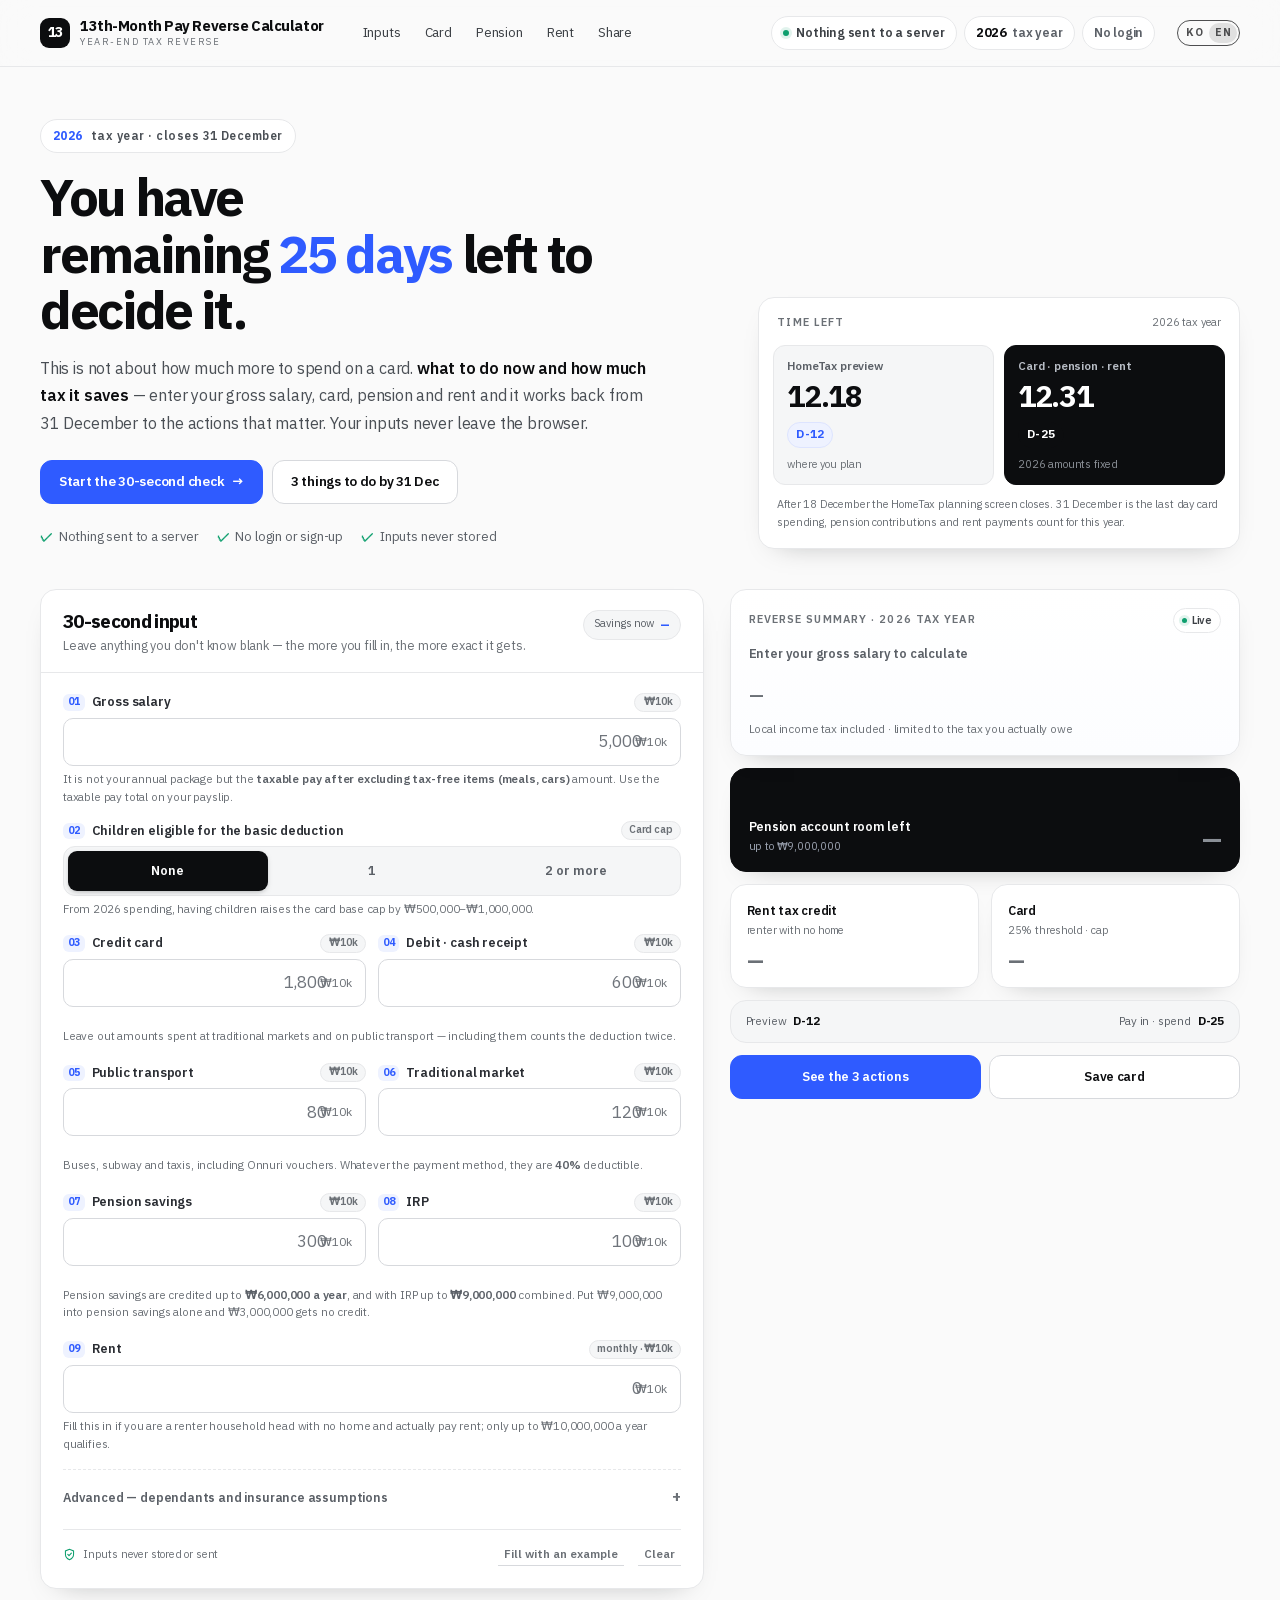
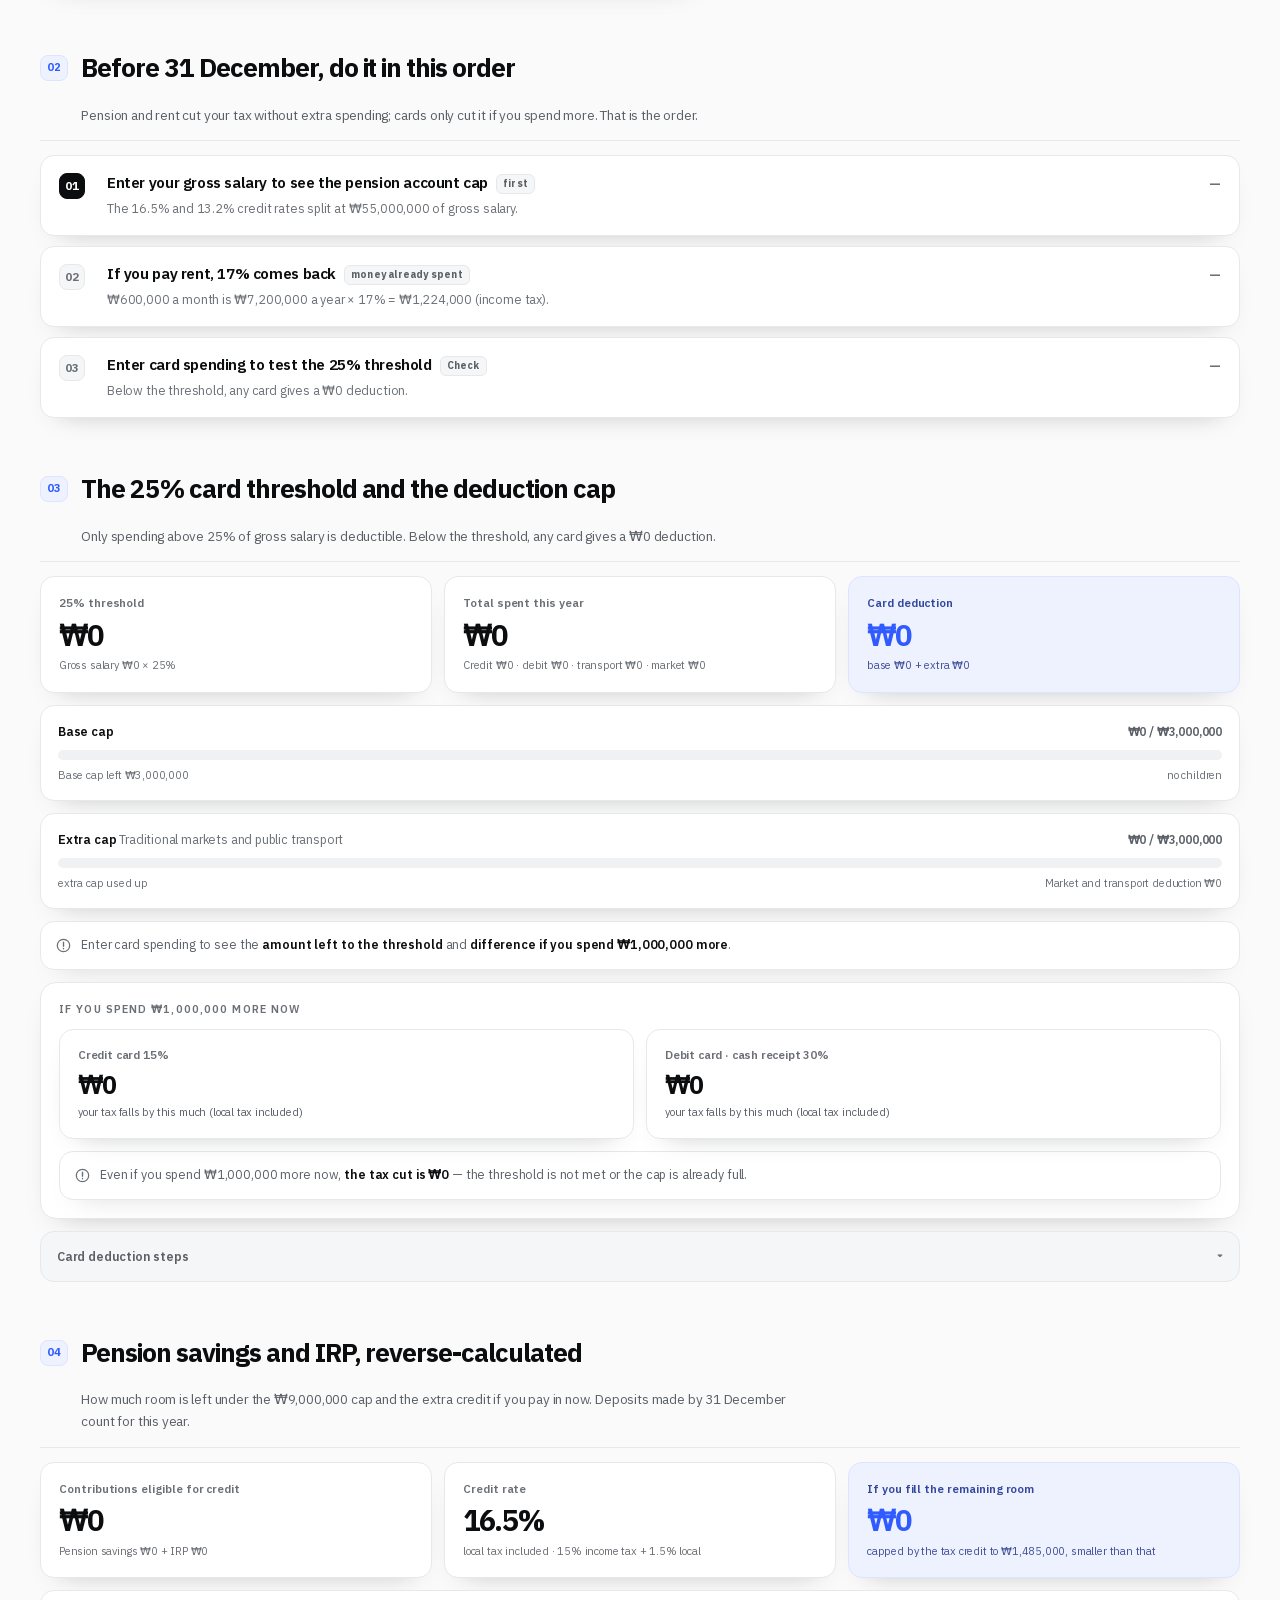
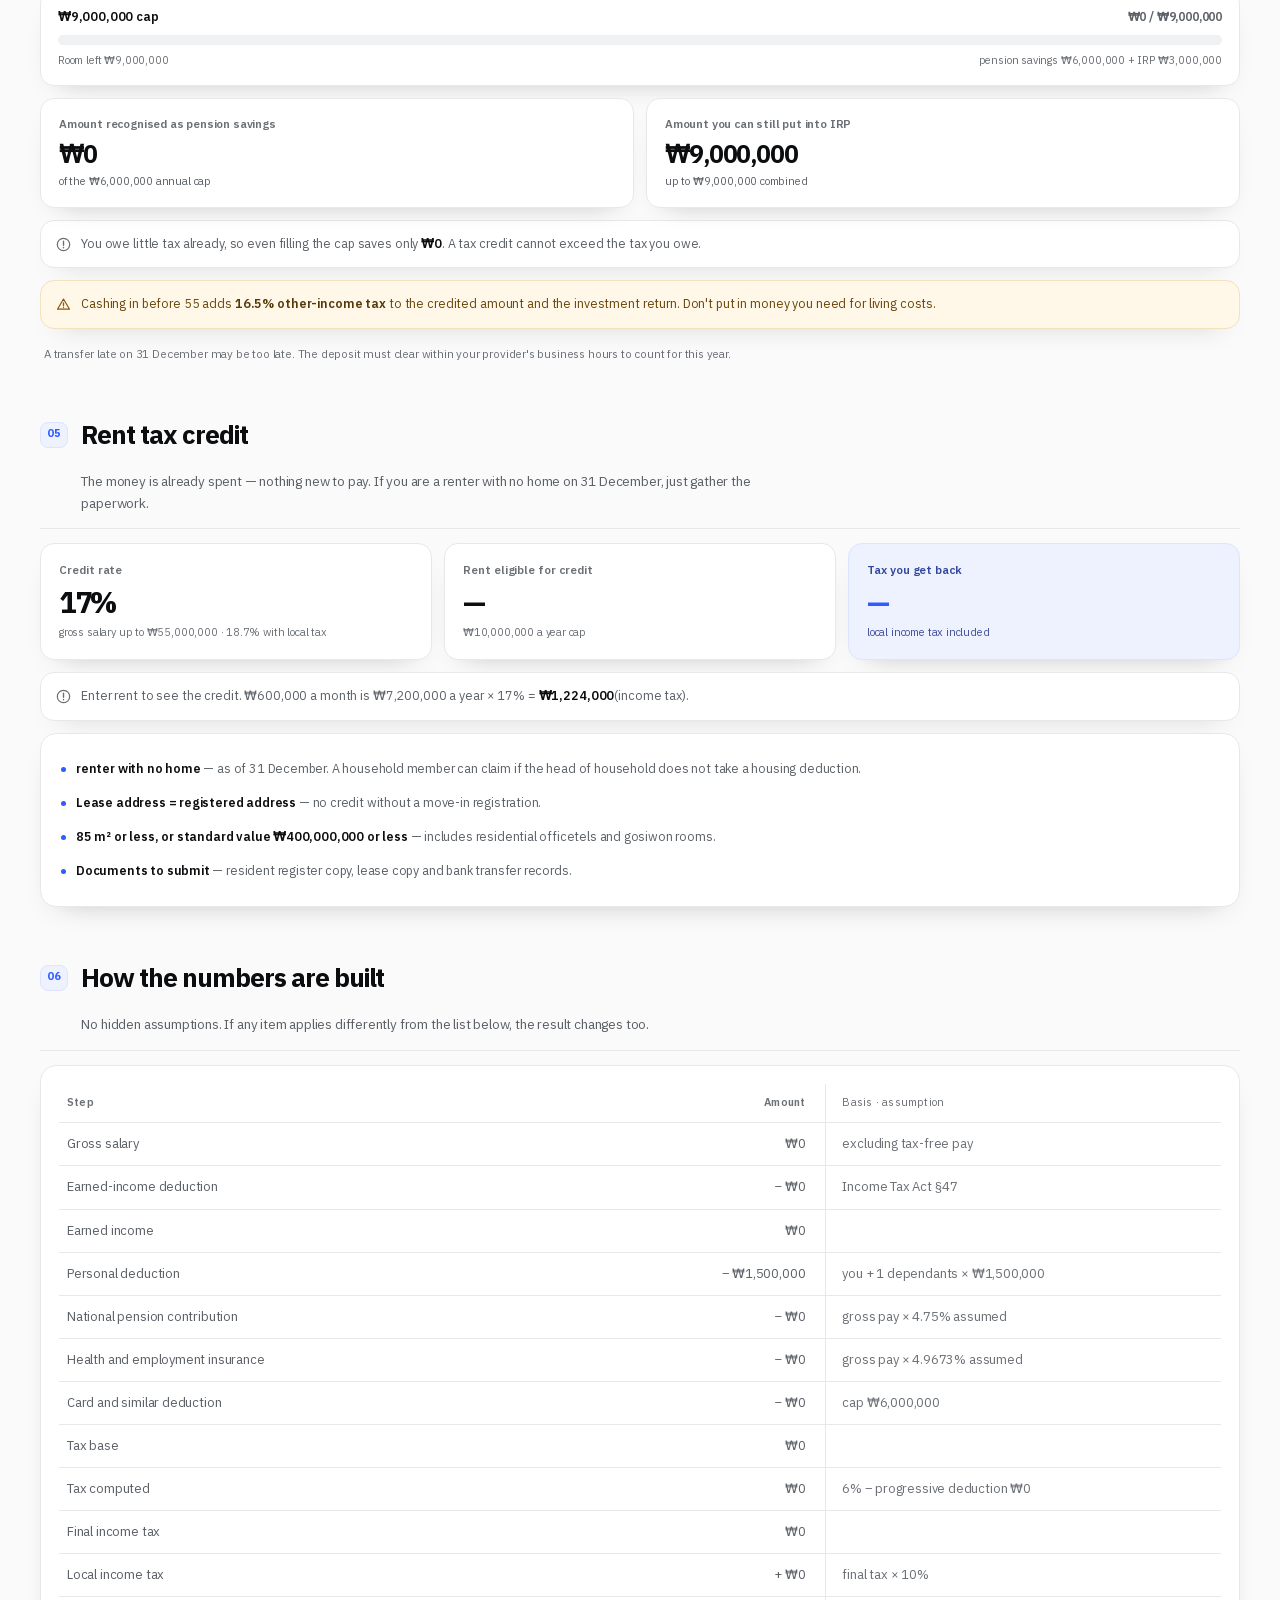
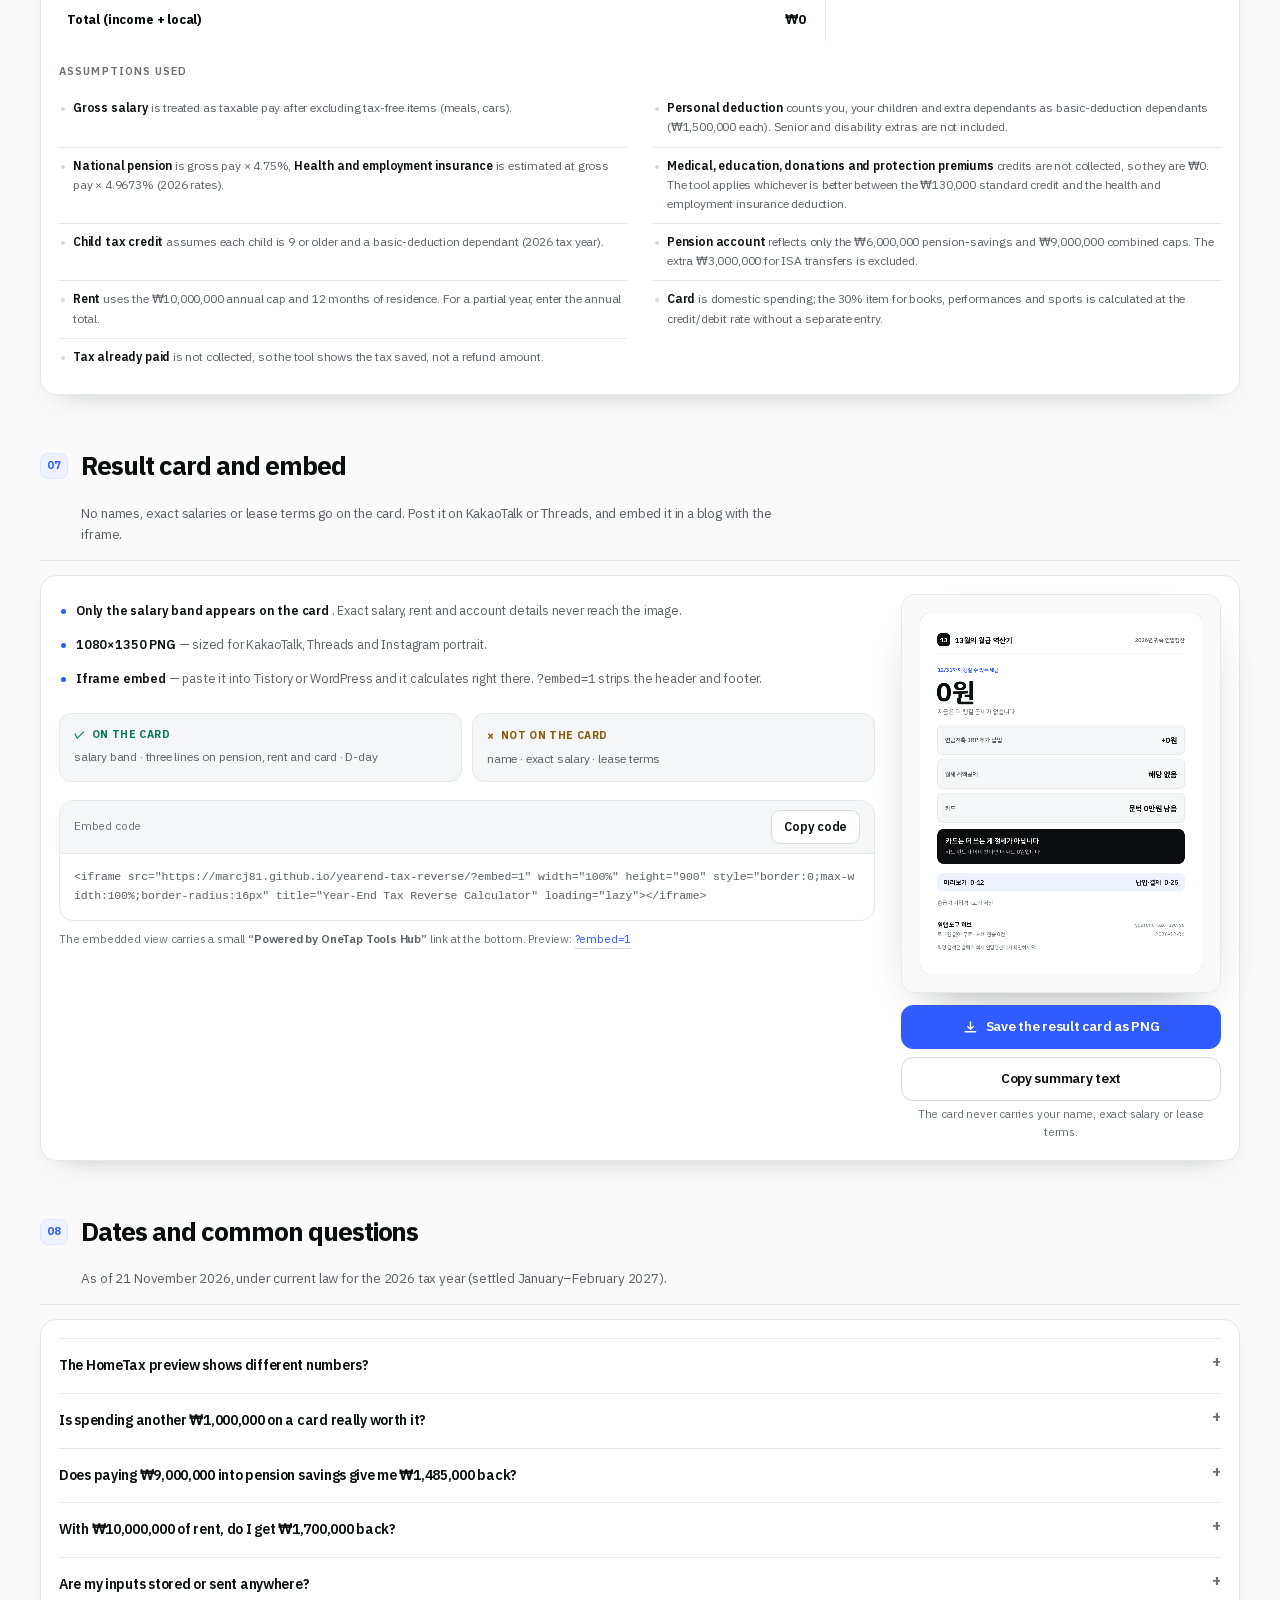
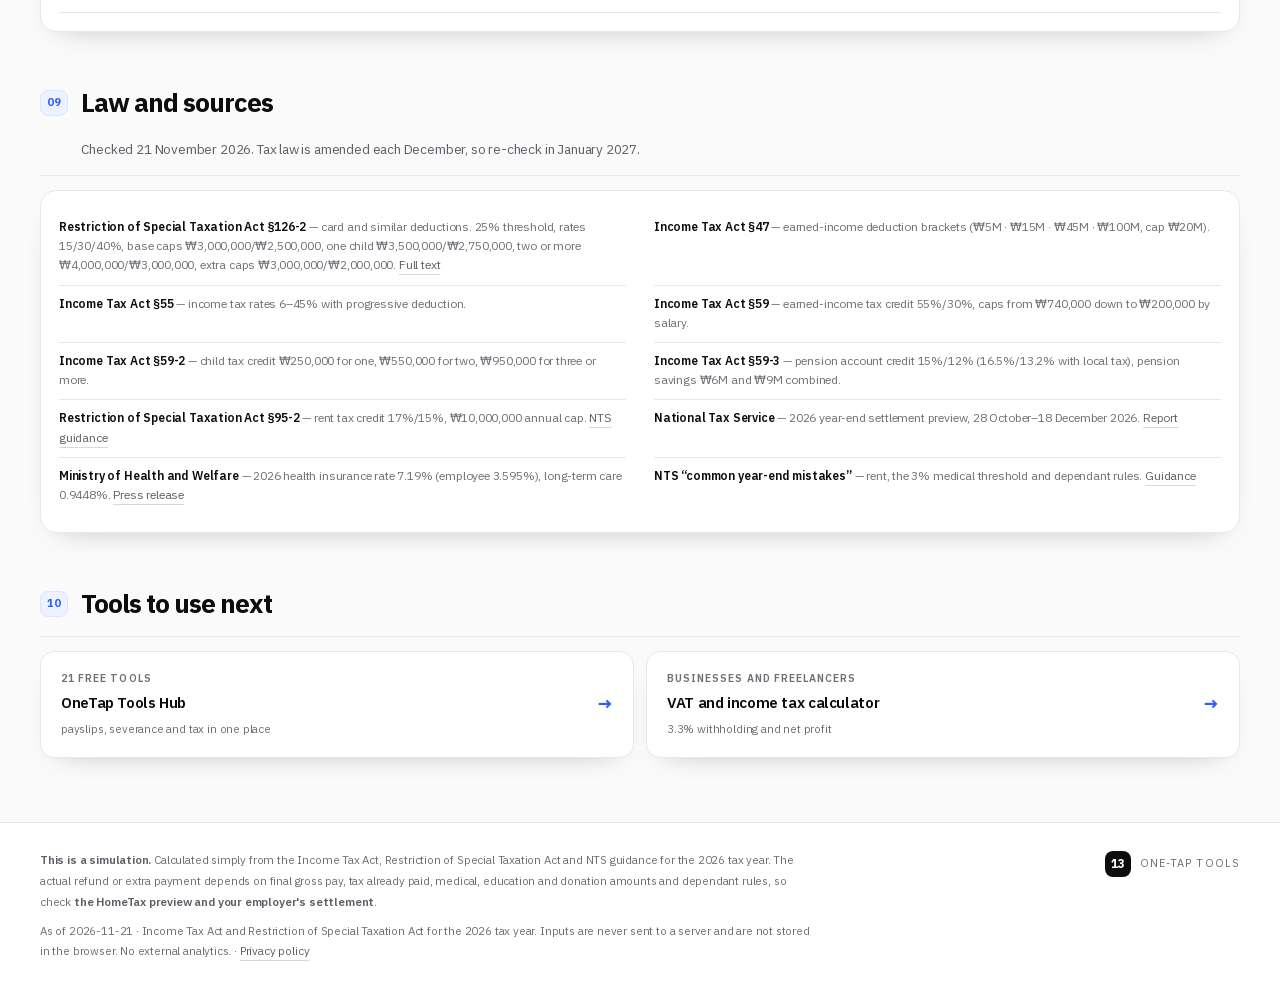
==== commit 2d9815c7: "feat(i18n): KO/EN language switch (URL ?lang, localStorage onetap_lang, browser locale)" ====
--- a/index.html
+++ b/index.html
@@ -40,6 +40,7 @@
 {"@type":"Question","name":"입력한 값이 저장되거나 전송되나요?","acceptedAnswer":{"@type":"Answer","text":"아니요. 계산은 브라우저 안에서만 이뤄지고, 입력값을 서버로 보내거나 브라우저 저장소에 남기지 않습니다. 새로고침하면 모두 사라집니다."}}
 ]}
 </script>
+<style id="i18n-layout-fix">@media (max-width:560px){html[lang="en"] .nav{display:none}html[lang="en"] .topbar-in{flex-wrap:wrap;row-gap:6px}html[lang="en"] .top-badges{flex-wrap:wrap;row-gap:6px;justify-content:flex-end}html[lang="en"] .brand-text strong{font-size:14px}}</style>
 </head>
 <body>
 <noscript><div style="max-width:720px;margin:40px auto;padding:24px;border:1px solid #E7E8EA;background:#FFFFFF;border-radius:16px;font-family:sans-serif;line-height:1.7;color:#0C0D0F">이 계산기는 브라우저에서 자바스크립트로 동작합니다. 자바스크립트를 켜면 총급여·카드·연금·월세를 넣어 12월 31일 전 남은 절세 금액을 바로 계산할 수 있습니다.</div></noscript>
@@ -633,16 +634,52 @@
 
 <div id="toast" role="status" aria-live="polite"></div>
 
+<script src="assets/vendor/decimal.js"></script>
 <script>
 /* ==CORE-START== */
 /* 2026년 귀속 연말정산 역산 코어
    - 소득세법 §47·§55·§59·§59의2·§59의3 / 조세특례제한법 §126의2·§95의2
-   - 브라우저와 node(test.js)에서 같은 코드를 쓴다. 외부 의존성 없음. */
+   - 브라우저와 node(test.js)에서 같은 코드를 쓴다.
+   - 금액 연산은 decimal.js(MIT, assets/vendor/decimal.js)로만 한다. */
 const TAX_CORE = (function () {
   'use strict';
 
   const YEAR = 2026;
   const MAN = 10000;
+
+  /* ── decimal.js 고정밀 연산 (MikeMcl/decimal.js, MIT) ──────────────
+     부동소수점 오차(0.1 + 0.2)와 세율·한도 곱셈의 원단위 드리프트를 없앤다.
+     엔진이 없으면 조용히 틀린 숫자를 내지 않도록 즉시 실패한다. */
+  const DEC = (function () {
+    if (typeof Decimal !== 'function') {
+      throw new Error('decimal.js 엔진을 불러오지 못했습니다 (assets/vendor/decimal.js)');
+    }
+    Decimal.set({ precision: 40, rounding: Decimal.ROUND_HALF_UP, toExpNeg: -40, toExpPos: 40 });
+    function of(v) {
+      if (v instanceof Decimal) return v;
+      if (v === null || v === undefined || v === '') return new Decimal(0);
+      if (typeof v === 'number') return new Decimal(isFinite(v) ? v : 0);
+      const s = String(v).replace(/,/g, '').trim();
+      try { return new Decimal(s); } catch (e) { return new Decimal(0); }
+    }
+    return {
+      of: of,
+      engine: 'decimal.js v10.6.0',
+      isDecimal: typeof Decimal.isDecimal === 'function' && Decimal.isDecimal(new Decimal(1)),
+      plus: function (a, b) { return of(a).plus(of(b)); },
+      minus: function (a, b) { return of(a).minus(of(b)); },
+      times: function (a, b) { return of(a).times(of(b)); },
+      div: function (a, b) { return of(a).div(of(b)); },
+      /* 원 단위 반올림(원 미만 사사오입) */
+      roundWon: function (v) { return of(v).toDecimalPlaces(0, Decimal.ROUND_HALF_UP).toNumber(); },
+      /* 원 단위 절사(국세 계산 관행) */
+      floorWon: function (v) { return of(v).toDecimalPlaces(0, Decimal.ROUND_FLOOR).toNumber(); },
+      /* 10원 단위 절사 */
+      floor10: function (v) { return of(v).div(10).toDecimalPlaces(0, Decimal.ROUND_FLOOR).times(10).toNumber(); },
+      /* 소수 자리 반올림 */
+      roundDp: function (v, dp) { return of(v).toDecimalPlaces(dp || 0, Decimal.ROUND_HALF_UP); }
+    };
+  })();
 
   const P = {
     year: YEAR,
@@ -698,18 +735,18 @@
   }
 
   function clampInt(v, lo, hi) {
-    const x = Math.round(n(v));
+    const x = DEC.roundWon(n(v));
     return Math.min(hi, Math.max(lo, x));
   }
 
   function money(v) {
-    const x = Math.round(Math.abs(n(v)));
+    const x = DEC.roundWon(Math.abs(n(v)));
     return String(x).replace(/\B(?=(\d{3})+(?!\d))/g, ',');
   }
 
   /** 684000 → '68만 4,000원' */
   function manwon(v) {
-    const x = Math.round(n(v));
+    const x = DEC.roundWon(n(v));
     if (x === 0) return '0원';
     const man = Math.floor(x / MAN);
     const rest = x % MAN;
@@ -720,25 +757,25 @@
 
   /** 1,250만원 형태(만원 미만 절사 아님, 원 단위 그대로) */
   function manLabel(v) {
-    const x = Math.round(n(v));
+    const x = DEC.roundWon(n(v));
     if (x % MAN === 0) return money(x / MAN) + '만원';
     return manwon(x);
   }
 
   function pct(r) {
-    return (Math.round(r * 1000) / 10).toFixed(1).replace(/\.0$/, '') + '%';
+    return DEC.roundDp(DEC.times(r, 1000), 0).div(10).toFixed(1).replace(/\.0$/, '') + '%';
   }
 
   /* ── 근로소득공제 (소득세법 §47) ───────────────────── */
   function earnedDeduction(gross) {
-    const g = n(gross);
+    const g = DEC.of(n(gross));
     let d;
-    if (g <= 5000000) d = g * 0.70;
-    else if (g <= 15000000) d = 3500000 + (g - 5000000) * 0.40;
-    else if (g <= 45000000) d = 7500000 + (g - 15000000) * 0.15;
-    else if (g <= 100000000) d = 12000000 + (g - 45000000) * 0.05;
-    else d = 14750000 + (g - 100000000) * 0.02;
-    return Math.min(20000000, Math.round(d));
+    if (g.lte(5000000)) d = g.times('0.70');
+    else if (g.lte(15000000)) d = g.minus(5000000).times('0.40').plus(3500000);
+    else if (g.lte(45000000)) d = g.minus(15000000).times('0.15').plus(7500000);
+    else if (g.lte(100000000)) d = g.minus(45000000).times('0.05').plus(12000000);
+    else d = g.minus(100000000).times('0.02').plus(14750000);
+    return Math.min(20000000, DEC.roundWon(d));
   }
 
   /* ── 종합소득세 (소득세법 §55) ─────────────────────── */
@@ -754,23 +791,23 @@
   }
 
   function progressive(base) {
-    const b = Math.max(0, Math.round(n(base)));
+    const b = Math.max(0, DEC.roundWon(n(base)));
     const br = bracketOf(b);
-    return Math.max(0, Math.floor(b * br.rate) - br.sub);
+    return Math.max(0, DEC.floorWon(DEC.times(b, br.rate)) - br.sub);
   }
 
   /* ── 근로소득세액공제 (소득세법 §59) ───────────────── */
   function earnedCreditRaw(tax) {
-    const t = Math.max(0, n(tax));
-    return t <= 1300000 ? t * 0.55 : 715000 + (t - 1300000) * 0.30;
+    const t = DEC.of(Math.max(0, n(tax)));
+    return t.lte(1300000) ? t.times('0.55') : t.minus(1300000).times('0.30').plus(715000);
   }
 
   function earnedCreditLimit(gross) {
-    const g = Math.max(0, n(gross));
-    if (g <= 33000000) return 740000;
-    if (g <= 70000000) return Math.max(660000, 740000 - (g - 33000000) * 0.008);
-    if (g <= 120000000) return Math.max(500000, 660000 - (g - 70000000) * 0.5);
-    return Math.max(200000, 500000 - (g - 120000000) * 0.5);
+    const g = DEC.of(Math.max(0, n(gross)));
+    if (g.lte(33000000)) return 740000;
+    if (g.lte(70000000)) return Math.max(660000, DEC.roundWon(DEC.of(740000).minus(g.minus(33000000).times('0.008'))));
+    if (g.lte(120000000)) return Math.max(500000, DEC.roundWon(DEC.of(660000).minus(g.minus(70000000).times('0.5'))));
+    return Math.max(200000, DEC.roundWon(DEC.of(500000).minus(g.minus(120000000).times('0.5'))));
   }
 
   /* ── 자녀세액공제 (소득세법 §59의2) ────────────────── */
@@ -795,7 +832,7 @@
     const culture = low ? n(opt.culture) : 0;    // 문화체육 30%는 7천만원 이하만
     const debitPool = debit + culture;
 
-    const threshold = gross * P.card.thresholdRate;
+    const threshold = DEC.times(gross, P.card.thresholdRate).toNumber();
     const total = credit + debit + market + transit + culture;
 
     // 문턱(최저사용금액) 차감: 신용 → 체크·현금·문화 → 전통시장 → 대중교통
@@ -805,10 +842,11 @@
     const useM = Math.min(market, rem); rem -= useM;
     const useT = Math.min(transit, rem); rem -= useT;
 
-    const amtC = Math.round((credit - useC) * P.card.rate.credit);
-    const amtD = Math.round((debitPool - useD) * P.card.rate.debit);
-    const amtM = Math.round((market - useM) * P.card.rate.market);
-    const amtT = Math.round((transit - useT) * P.card.rate.transit);
+    const amtC = DEC.roundWon(DEC.times(credit - useC, P.card.rate.credit));
+    const amtD = DEC.roundWon(DEC.times(debitPool - useD, P.card.rate.debit));
+    const amtM = DEC.roundWon(DEC.times(market - useM, P.card.rate.market));
+    const amtT = DEC.roundWon(DEC.times(transit - useT, P.card.rate.transit));
+    const amtCulture = low ? DEC.roundWon(DEC.times(culture, P.card.rate.culture)) : 0;
     const raw = amtC + amtD + amtM + amtT;
 
     const childBonus = low
@@ -819,13 +857,13 @@
 
     const baseApplied = Math.min(raw, baseLimit);
     const excess = Math.max(0, raw - baseApplied);
-    const addPool = amtM + amtT + (low ? Math.round(culture * P.card.rate.culture) : 0);
+    const addPool = amtM + amtT + amtCulture;
     const addApplied = Math.min(excess, addPool, addLimit);
 
     return {
       gross, children, low, threshold, total,
       used: { credit: useC, debit: useD, market: useM, transit: useT },
-      amount: { credit: amtC, debit: amtD, market: amtM, transit: amtT, culture: low ? Math.round(culture * P.card.rate.culture) : 0 },
+      amount: { credit: amtC, debit: amtD, market: amtM, transit: amtT, culture: amtCulture },
       raw, deduction: baseApplied + addApplied,
       baseLimit, childBonus, baseApplied, remainingBase: Math.max(0, baseLimit - baseApplied),
       addLimit, addPool, addApplied, excess,
@@ -853,8 +891,8 @@
       irpRoom: Math.max(0, P.pension.total - savingsUsed - irpUsed),
       savingsWaste: Math.max(0, sv - P.pension.savingsCap),
       limit: P.pension.total, savingsCap: P.pension.savingsCap,
-      rate, credit: Math.round(used * rate),
-      nominalGain: Math.round(used * rate * (1 + P.localRate))
+      rate, credit: DEC.roundWon(DEC.times(used, rate)),
+      nominalGain: DEC.roundWon(DEC.times(DEC.times(used, rate), DEC.plus(1, P.localRate)))
     };
   }
 
@@ -867,10 +905,10 @@
     let rate = 0;
     if (g <= P.rent.splitGross) rate = P.rent.rate.low;
     else if (g <= P.rent.maxGross) rate = P.rent.rate.high;
-    const credit = Math.round(base * rate);
+    const credit = DEC.roundWon(DEC.times(base, rate));
     return {
       monthly: m, annual, base, rate, credit,
-      total: Math.round(credit * (1 + P.localRate)),
+      total: DEC.roundWon(DEC.times(credit, DEC.plus(1, P.localRate))),
       eligible: m > 0 && rate > 0,
       capped: annual > P.rent.limit
     };
@@ -887,8 +925,8 @@
     const earned = earnedDeduction(gross);
     const earnedIncome = Math.max(0, gross - earned);
     const personal = P.personal * dependents;
-    const np = Math.round(gross * P.nationalPensionRate);
-    const health = Math.round(gross * P.healthInsuranceRate);
+    const np = DEC.roundWon(DEC.times(gross, P.nationalPensionRate));
+    const health = DEC.roundWon(DEC.times(gross, P.healthInsuranceRate));
     const card = cardDeduction({
       gross, children,
       credit: o.credit, debit: o.debit, market: o.market, transit: o.transit, culture: o.culture
@@ -901,7 +939,7 @@
       const ded = personal + np + card.deduction + (useHealth ? health : 0);
       const taxBase = Math.max(0, earnedIncome - ded);
       const tax = progressive(taxBase);
-      const earnCredit = Math.min(earnedCreditLimit(gross), Math.round(earnedCreditRaw(tax)));
+      const earnCredit = Math.min(earnedCreditLimit(gross), DEC.roundWon(earnedCreditRaw(tax)));
       const items = [
         { key: 'earned', label: '근로소득세액공제', amount: earnCredit },
         { key: 'child', label: '자녀세액공제', amount: child },
@@ -912,7 +950,7 @@
       const credits = items.reduce(function (s, x) { return s + x.amount; }, 0);
       const applied = Math.min(credits, tax);
       const incomeTax = Math.max(0, tax - applied);
-      const local = Math.round(incomeTax * P.localRate);
+      const local = DEC.roundWon(DEC.times(incomeTax, P.localRate));
       return {
         useHealth: !!useHealth, useStandard: !!useStandard, useRent: !!useRent,
         deduction: ded, taxBase, tax, items: items, credits: credits, creditsApplied: applied,
@@ -988,8 +1026,8 @@
     const top = topUp(input);
     const topped = top.remaining > 0 ? calc(top.input) : base;
     const pensionGain = Math.max(0, base.totalTax - topped.totalTax);
-    const pensionNominal = Math.round(top.remaining * base.pension.rate * (1 + P.localRate));
-    const rentGain = base.rent.eligible ? Math.round(base.rent.credit * (1 + P.localRate)) : 0;
+    const pensionNominal = DEC.roundWon(DEC.times(DEC.times(top.remaining, base.pension.rate), DEC.plus(1, P.localRate)));
+    const rentGain = base.rent.eligible ? DEC.roundWon(DEC.times(base.rent.credit, DEC.plus(1, P.localRate))) : 0;
     const hero = pensionGain + rentGain;
 
     const step = 100 * MAN;   // 100만원
@@ -1014,6 +1052,7 @@
   return {
     YEAR: YEAR, MAN: MAN, P: P,
     n: n, money: money, manwon: manwon, manLabel: manLabel, pct: pct,
+    dec: DEC,
     earnedDeduction: earnedDeduction, progressive: progressive, bracketOf: bracketOf,
     earnedCreditRaw: earnedCreditRaw, earnedCreditLimit: earnedCreditLimit, childCredit: childCredit,
     cardDeduction: cardDeduction, pension: pension, rent: rent,
@@ -1655,5 +1694,6 @@
   else init();
 })();
 </script>
+<script src="i18n.js"></script>
 </body>
 </html>
